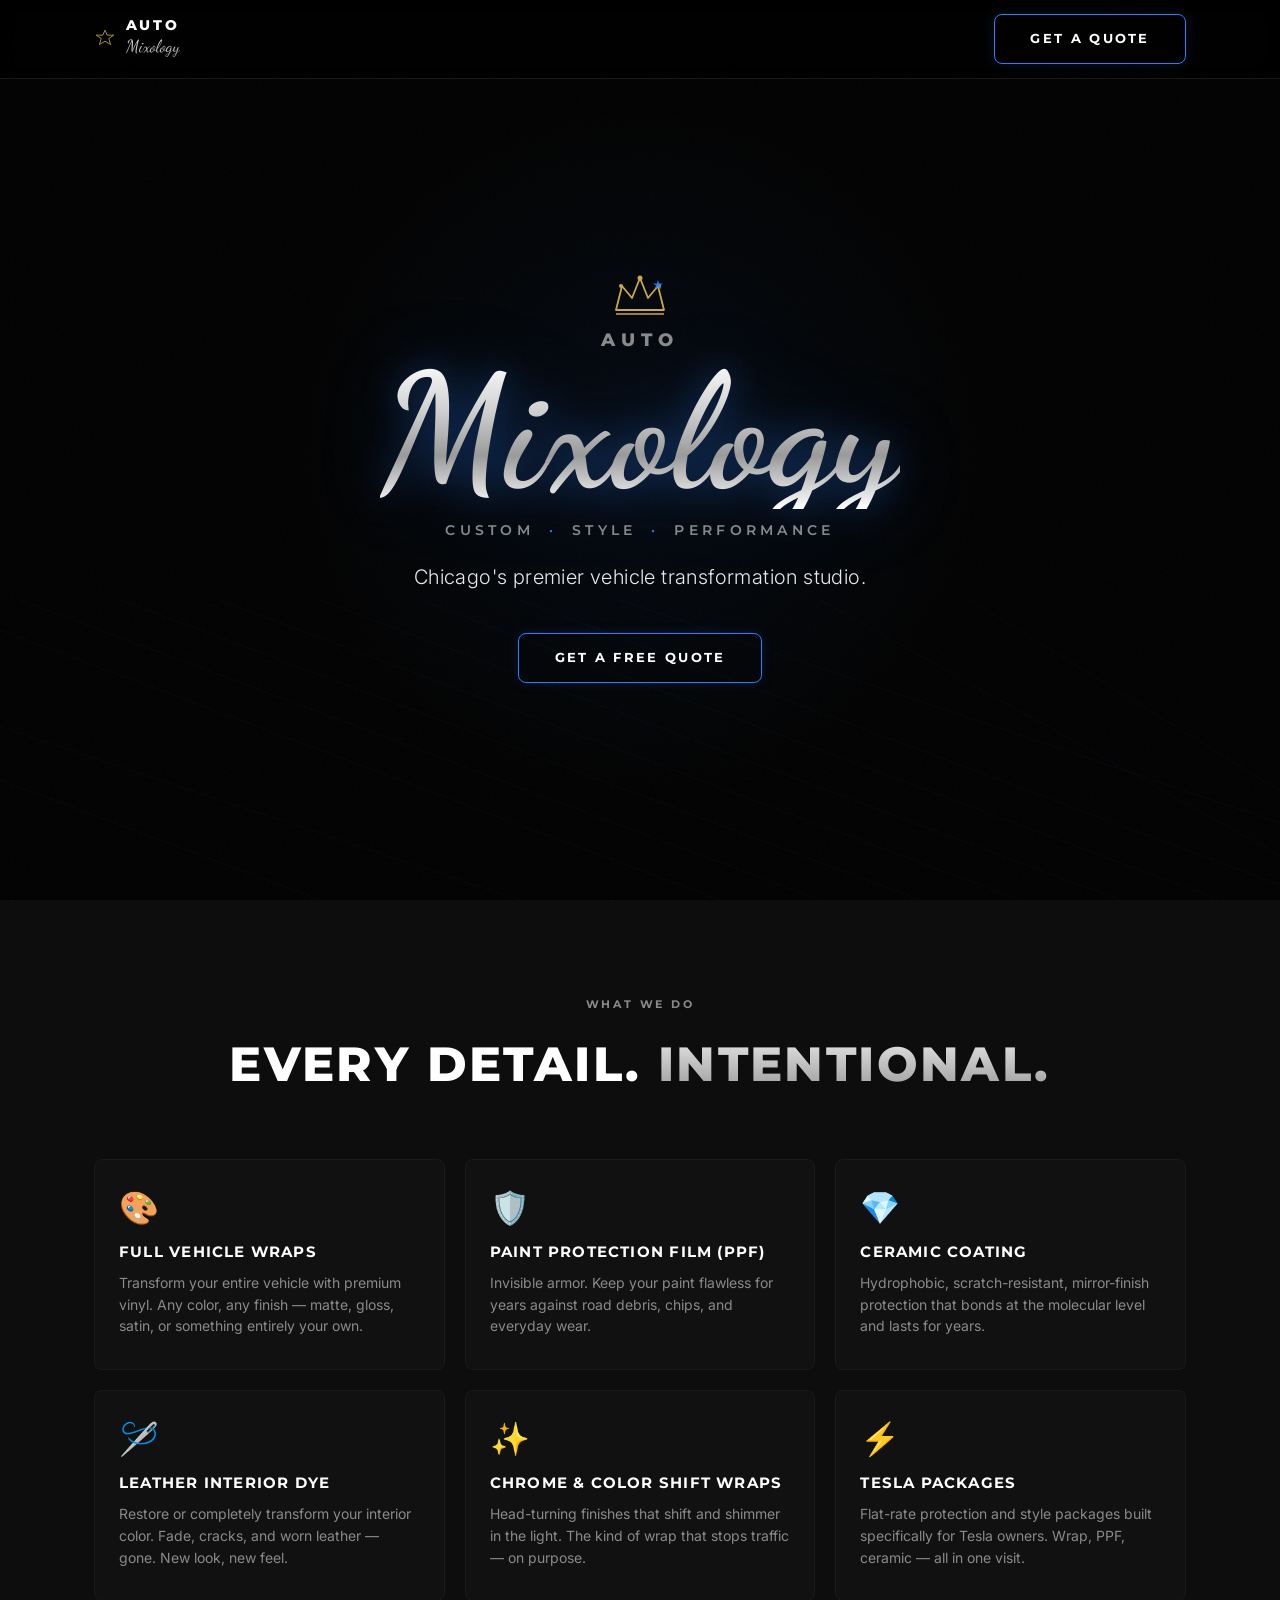
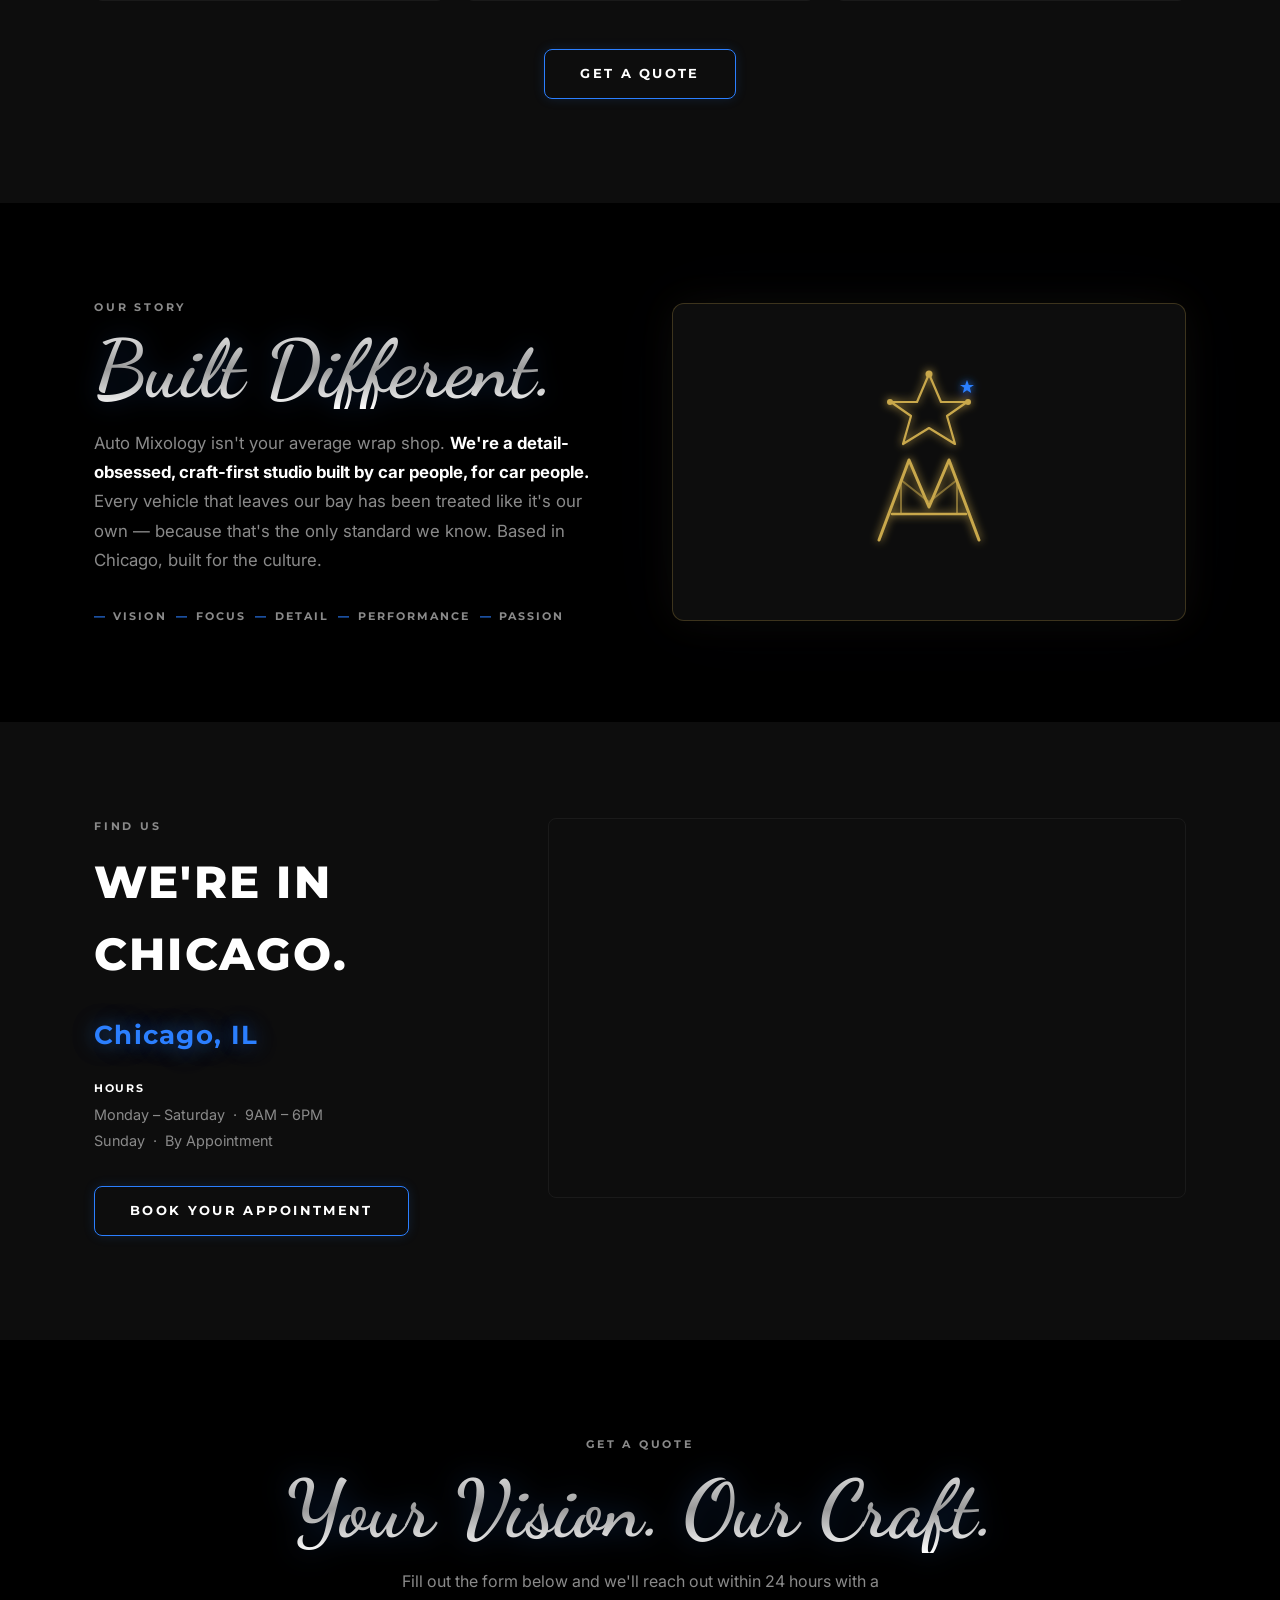
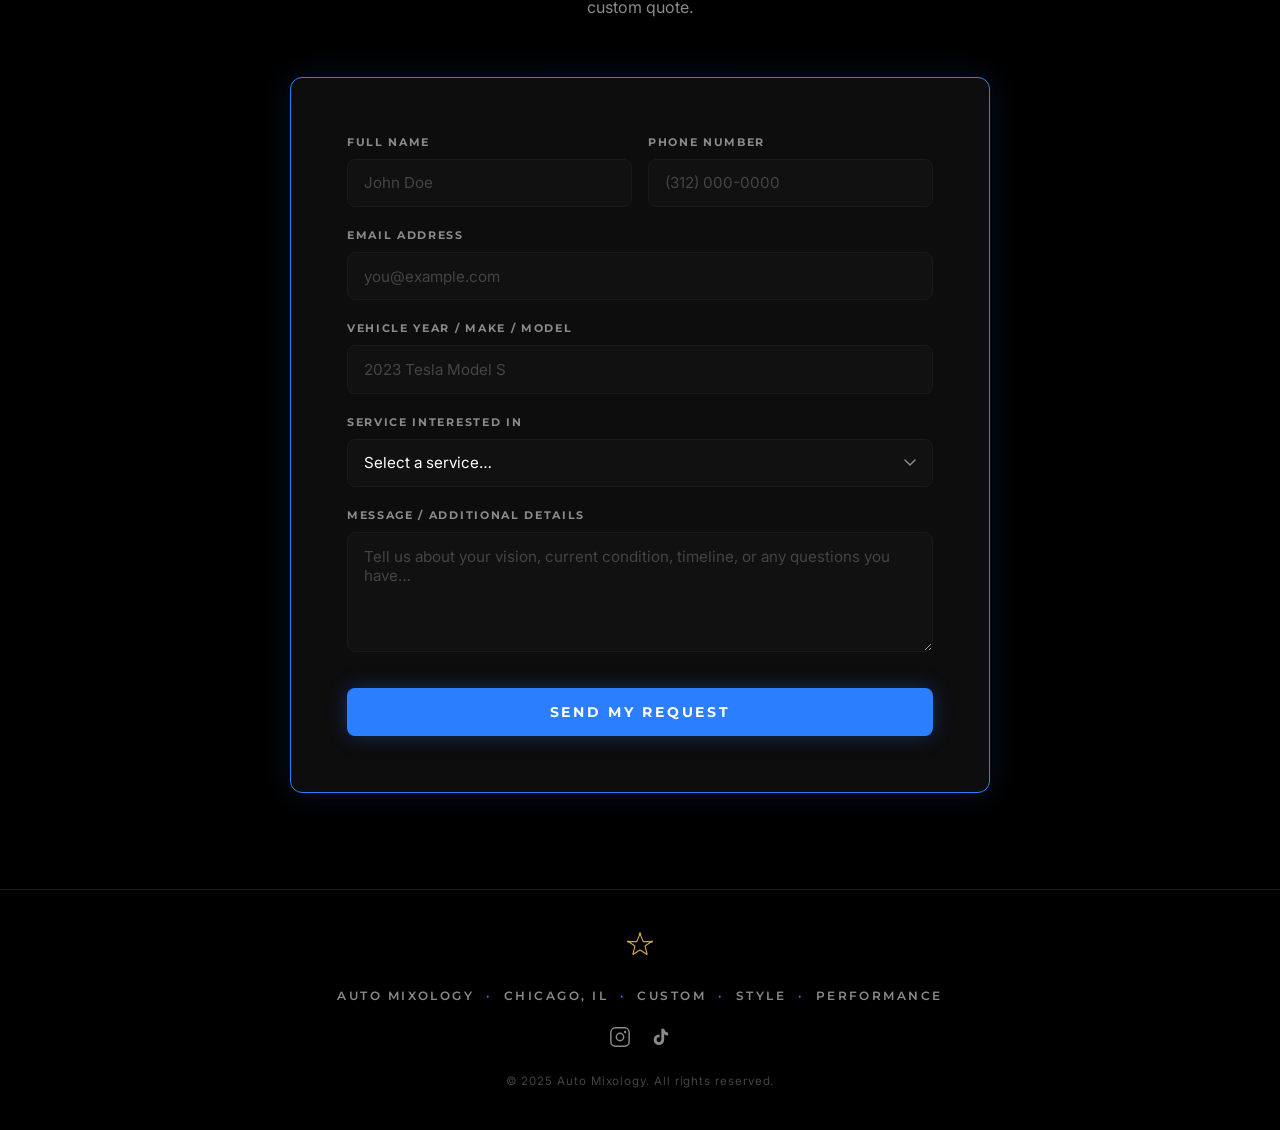
==== index.html @ 12bab48e "Add Auto Mixology single-page landing site Full viewport hero with chrome metallic script wordmark, " ====
<!DOCTYPE html>
<html lang="en">
<head>
  <meta charset="UTF-8" />
  <meta name="viewport" content="width=device-width, initial-scale=1.0" />
  <title>Auto Mixology — Custom · Style · Performance | Chicago, IL</title>
  <meta name="description" content="Chicago's premier vehicle transformation studio. Vehicle wraps, PPF, ceramic coating, leather interior dye, and more. Get a free quote today." />
  <link rel="preconnect" href="https://fonts.googleapis.com" />
  <link rel="preconnect" href="https://fonts.gstatic.com" crossorigin />
  <link href="https://fonts.googleapis.com/css2?family=Dancing+Script:wght@700&family=Montserrat:wght@400;600;700;800&family=Inter:wght@300;400;500&display=swap" rel="stylesheet" />

  <style>
    /* ─── CUSTOM PROPERTIES ─────────────────────────────── */
    :root {
      --bg:           #000000;
      --surface-1:    #0D0D0D;
      --surface-2:    #111111;
      --border:       #1a1a1a;
      --blue:         #2B7FFF;
      --blue-dim:     rgba(43, 127, 255, 0.15);
      --blue-mid:     rgba(43, 127, 255, 0.4);
      --gold:         #C9A84C;
      --chrome-1:     #E8E8E8;
      --chrome-2:     #9A9A9A;
      --chrome-3:     #FFFFFF;
      --text:         #FFFFFF;
      --text-muted:   #8A8A8A;
      --radius:       8px;
      --transition:   0.3s ease;
    }

    /* ─── RESET & BASE ──────────────────────────────────── */
    *, *::before, *::after { box-sizing: border-box; margin: 0; padding: 0; }

    html {
      scroll-behavior: smooth;
      font-size: 16px;
    }

    body {
      background: var(--bg);
      color: var(--text);
      font-family: 'Inter', sans-serif;
      line-height: 1.6;
      overflow-x: hidden;
      /* CSS noise grain */
      background-image:
        url("data:image/svg+xml,%3Csvg xmlns='http://www.w3.org/2000/svg' width='300' height='300'%3E%3Cfilter id='n'%3E%3CfeTurbulence type='fractalNoise' baseFrequency='0.85' numOctaves='4' stitchTiles='stitch'/%3E%3C/filter%3E%3Crect width='300' height='300' filter='url(%23n)' opacity='0.035'/%3E%3C/svg%3E");
    }

    img { display: block; max-width: 100%; }
    a { color: inherit; text-decoration: none; }
    button { cursor: pointer; font-family: inherit; }

    /* ─── REDUCED MOTION ────────────────────────────────── */
    @media (prefers-reduced-motion: reduce) {
      *, *::before, *::after {
        animation-duration: 0.01ms !important;
        transition-duration: 0.01ms !important;
      }
      html { scroll-behavior: auto; }
    }

    /* ─── UTILITY ───────────────────────────────────────── */
    .section-label {
      font-family: 'Montserrat', sans-serif;
      font-size: 0.7rem;
      font-weight: 700;
      letter-spacing: 0.25em;
      color: var(--text-muted);
      text-transform: uppercase;
      margin-bottom: 0.75rem;
    }

    .chrome-text {
      background: linear-gradient(180deg, var(--chrome-1) 0%, var(--chrome-2) 50%, var(--chrome-3) 100%);
      -webkit-background-clip: text;
      -webkit-text-fill-color: transparent;
      background-clip: text;
    }

    .script-heading {
      font-family: 'Dancing Script', cursive;
      font-weight: 700;
      line-height: 1.1;
    }

    .mono-heading {
      font-family: 'Montserrat', sans-serif;
      font-weight: 800;
      text-transform: uppercase;
      letter-spacing: 0.08em;
    }

    .btn-neon {
      display: inline-block;
      font-family: 'Montserrat', sans-serif;
      font-weight: 700;
      font-size: 0.8rem;
      letter-spacing: 0.18em;
      text-transform: uppercase;
      color: var(--text);
      background: transparent;
      border: 1px solid var(--blue);
      padding: 0.85rem 2.2rem;
      border-radius: var(--radius);
      transition: box-shadow var(--transition), background var(--transition), transform var(--transition);
      box-shadow: 0 0 12px var(--blue-dim);
      position: relative;
      overflow: hidden;
    }

    .btn-neon::before {
      content: '';
      position: absolute;
      inset: 0;
      background: var(--blue);
      opacity: 0;
      transition: opacity var(--transition);
    }

    .btn-neon:hover {
      box-shadow: 0 0 28px var(--blue-mid), 0 0 60px var(--blue-dim);
      transform: translateY(-1px);
    }

    .btn-neon:hover::before { opacity: 0.12; }

    .btn-solid {
      display: inline-block;
      font-family: 'Montserrat', sans-serif;
      font-weight: 700;
      font-size: 0.8rem;
      letter-spacing: 0.18em;
      text-transform: uppercase;
      color: var(--text);
      background: var(--blue);
      border: 1px solid var(--blue);
      padding: 0.85rem 2.2rem;
      border-radius: var(--radius);
      transition: box-shadow var(--transition), transform var(--transition);
      box-shadow: 0 0 20px var(--blue-dim);
    }

    .btn-solid:hover {
      box-shadow: 0 0 36px var(--blue-mid);
      transform: scale(1.02) translateY(-1px);
    }

    .container {
      max-width: 1140px;
      margin: 0 auto;
      padding: 0 1.5rem;
    }

    /* ─── SCROLL FADE-IN ─────────────────────────────────── */
    .fade-up {
      opacity: 0;
      transform: translateY(32px);
      transition: opacity 0.7s ease, transform 0.7s ease;
    }

    .fade-up.visible {
      opacity: 1;
      transform: translateY(0);
    }

    /* ─── STICKY NAV ─────────────────────────────────────── */
    .nav {
      position: fixed;
      top: 0;
      left: 0;
      right: 0;
      z-index: 100;
      background: rgba(0, 0, 0, 0.7);
      backdrop-filter: blur(10px);
      -webkit-backdrop-filter: blur(10px);
      border-bottom: 1px solid var(--border);
      padding: 0.9rem 0;
    }

    .nav__inner {
      display: flex;
      align-items: center;
      justify-content: space-between;
    }

    .nav__logo {
      display: flex;
      align-items: center;
      gap: 0.6rem;
    }

    .nav__logo-text {
      font-family: 'Montserrat', sans-serif;
      font-weight: 800;
      font-size: 0.85rem;
      letter-spacing: 0.2em;
      text-transform: uppercase;
      color: var(--text);
      line-height: 1.2;
    }

    .nav__logo-script {
      font-family: 'Dancing Script', cursive;
      font-size: 1.1rem;
      background: linear-gradient(180deg, var(--chrome-1), var(--chrome-2));
      -webkit-background-clip: text;
      -webkit-text-fill-color: transparent;
      background-clip: text;
    }

    /* ─── HERO ───────────────────────────────────────────── */
    .hero {
      min-height: 100vh;
      display: flex;
      flex-direction: column;
      align-items: center;
      justify-content: center;
      text-align: center;
      padding: 8rem 1.5rem 4rem;
      position: relative;
      overflow: hidden;
    }

    /* Speed-line diagonal accent SVG background */
    .hero::before {
      content: '';
      position: absolute;
      inset: 0;
      background-image: url("data:image/svg+xml,%3Csvg xmlns='http://www.w3.org/2000/svg' width='1440' height='900' viewBox='0 0 1440 900'%3E%3Cg opacity='0.045' stroke='%232B7FFF' stroke-width='1'%3E%3Cline x1='0' y1='600' x2='800' y2='900'/%3E%3Cline x1='100' y1='600' x2='900' y2='900'/%3E%3Cline x1='200' y1='600' x2='1000' y2='900'/%3E%3Cline x1='300' y1='600' x2='1100' y2='900'/%3E%3Cline x1='400' y1='600' x2='1200' y2='900'/%3E%3Cline x1='500' y1='600' x2='1300' y2='900'/%3E%3Cline x1='600' y1='600' x2='1400' y2='900'/%3E%3Cline x1='700' y1='600' x2='1440' y2='850'/%3E%3Cline x1='0' y1='700' x2='600' y2='900'/%3E%3Cline x1='0' y1='750' x2='400' y2='900'/%3E%3Cline x1='900' y1='600' x2='1440' y2='900'/%3E%3Cline x1='1050' y1='600' x2='1440' y2='840'/%3E%3C/g%3E%3C/svg%3E");
      background-size: cover;
      background-position: bottom;
      pointer-events: none;
    }

    /* Radial blue glow in center */
    .hero::after {
      content: '';
      position: absolute;
      top: 50%;
      left: 50%;
      transform: translate(-50%, -50%);
      width: 700px;
      height: 700px;
      background: radial-gradient(ellipse, rgba(43,127,255,0.07) 0%, transparent 70%);
      pointer-events: none;
    }

    .hero__content { position: relative; z-index: 1; }

    .hero__crown {
      margin: 0 auto 0.5rem;
      display: block;
    }

    .hero__auto {
      font-family: 'Montserrat', sans-serif;
      font-weight: 800;
      font-size: clamp(0.9rem, 2vw, 1.1rem);
      letter-spacing: 0.35em;
      text-transform: uppercase;
      color: var(--text-muted);
      margin-bottom: 0.2rem;
    }

    .hero__wordmark {
      font-family: 'Dancing Script', cursive;
      font-weight: 700;
      font-size: clamp(4.5rem, 14vw, 10rem);
      line-height: 0.95;
      background: linear-gradient(180deg, #FFFFFF 0%, #D0D0D0 35%, #9A9A9A 65%, #FFFFFF 100%);
      -webkit-background-clip: text;
      -webkit-text-fill-color: transparent;
      background-clip: text;
      text-shadow: none;
      filter: drop-shadow(0 0 18px rgba(43,127,255,0.35)) drop-shadow(0 0 40px rgba(43,127,255,0.15));
      margin-bottom: 0.6rem;
      display: block;
    }

    .hero__tagline {
      font-family: 'Montserrat', sans-serif;
      font-weight: 600;
      font-size: clamp(0.7rem, 1.8vw, 0.9rem);
      letter-spacing: 0.3em;
      text-transform: uppercase;
      color: var(--text-muted);
      margin-bottom: 1.2rem;
    }

    .hero__tagline span {
      color: var(--blue);
      margin: 0 0.4rem;
    }

    .hero__sub {
      font-family: 'Inter', sans-serif;
      font-size: clamp(1rem, 2.5vw, 1.25rem);
      color: var(--chrome-1);
      font-weight: 300;
      margin-bottom: 2.5rem;
      letter-spacing: 0.02em;
    }

    /* ─── SERVICES ───────────────────────────────────────── */
    .services {
      background: var(--surface-1);
      padding: 6rem 0;
    }

    .services__header {
      text-align: center;
      margin-bottom: 3.5rem;
    }

    .services__heading {
      font-family: 'Montserrat', sans-serif;
      font-weight: 800;
      font-size: clamp(1.8rem, 4vw, 3rem);
      text-transform: uppercase;
      letter-spacing: 0.05em;
      color: var(--text);
    }

    .services__heading em {
      font-style: normal;
      background: linear-gradient(180deg, var(--chrome-1), var(--chrome-2));
      -webkit-background-clip: text;
      -webkit-text-fill-color: transparent;
      background-clip: text;
    }

    .services__grid {
      display: grid;
      grid-template-columns: repeat(3, 1fr);
      gap: 1.25rem;
      margin-bottom: 3rem;
    }

    @media (max-width: 900px) {
      .services__grid { grid-template-columns: repeat(2, 1fr); }
    }

    @media (max-width: 560px) {
      .services__grid { grid-template-columns: 1fr; }
    }

    .service-card {
      background: var(--surface-2);
      border: 1px solid var(--border);
      border-radius: var(--radius);
      padding: 2rem 1.5rem;
      position: relative;
      overflow: hidden;
      transition: transform var(--transition), border-color var(--transition);
    }

    .service-card::before {
      content: '';
      position: absolute;
      top: 0;
      left: 0;
      right: 0;
      height: 2px;
      background: var(--blue);
      transform: scaleX(0);
      transform-origin: left;
      transition: transform 0.4s ease;
    }

    .service-card:hover::before { transform: scaleX(1); }

    .service-card:hover {
      transform: translateY(-4px);
      border-color: rgba(43,127,255,0.2);
    }

    .service-card__icon {
      font-size: 2rem;
      margin-bottom: 1rem;
      display: block;
      line-height: 1;
    }

    .service-card__name {
      font-family: 'Montserrat', sans-serif;
      font-weight: 700;
      font-size: 0.95rem;
      letter-spacing: 0.08em;
      text-transform: uppercase;
      color: var(--text);
      margin-bottom: 0.5rem;
    }

    .service-card__desc {
      font-size: 0.875rem;
      color: var(--text-muted);
      line-height: 1.55;
    }

    .services__cta { text-align: center; }

    /* ─── ABOUT ──────────────────────────────────────────── */
    .about {
      background: var(--bg);
      padding: 6rem 0;
    }

    .about__inner {
      display: grid;
      grid-template-columns: 1fr 1fr;
      gap: 4rem;
      align-items: center;
    }

    @media (max-width: 768px) {
      .about__inner { grid-template-columns: 1fr; gap: 2.5rem; }
    }

    .about__heading {
      font-family: 'Dancing Script', cursive;
      font-weight: 700;
      font-size: clamp(3rem, 7vw, 5rem);
      background: linear-gradient(180deg, var(--chrome-1) 0%, var(--chrome-2) 50%, var(--chrome-3) 100%);
      -webkit-background-clip: text;
      -webkit-text-fill-color: transparent;
      background-clip: text;
      filter: drop-shadow(0 0 12px rgba(43,127,255,0.2));
      margin-bottom: 1.25rem;
      line-height: 1;
    }

    .about__body {
      font-size: 1.05rem;
      color: var(--text-muted);
      line-height: 1.75;
      margin-bottom: 2rem;
    }

    .about__body strong {
      color: var(--text);
    }

    .about__values {
      display: flex;
      flex-wrap: wrap;
      gap: 0.6rem;
    }

    .about__value {
      font-family: 'Montserrat', sans-serif;
      font-size: 0.7rem;
      font-weight: 700;
      letter-spacing: 0.18em;
      text-transform: uppercase;
      color: var(--text-muted);
      display: flex;
      align-items: center;
      gap: 0.4rem;
    }

    .about__value::before {
      content: '—';
      color: var(--blue);
    }

    .about__monogram-card {
      background: var(--surface-1);
      border: 1px solid rgba(201, 168, 76, 0.25);
      border-radius: 12px;
      padding: 3rem 2rem;
      display: flex;
      align-items: center;
      justify-content: center;
      box-shadow: 0 0 40px rgba(201, 168, 76, 0.06), 0 0 80px rgba(43, 127, 255, 0.04);
    }

    /* ─── LOCATION ───────────────────────────────────────── */
    .location {
      background: var(--surface-1);
      padding: 6rem 0;
    }

    .location__inner {
      display: grid;
      grid-template-columns: 1fr 1.6fr;
      gap: 3.5rem;
      align-items: start;
    }

    @media (max-width: 768px) {
      .location__inner { grid-template-columns: 1fr; gap: 2.5rem; }
    }

    .location__heading {
      font-family: 'Montserrat', sans-serif;
      font-weight: 800;
      font-size: clamp(1.8rem, 4vw, 2.8rem);
      text-transform: uppercase;
      letter-spacing: 0.05em;
      color: var(--text);
      margin-bottom: 1.5rem;
    }

    .location__address {
      font-family: 'Montserrat', sans-serif;
      font-weight: 700;
      font-size: clamp(1.2rem, 3vw, 1.6rem);
      color: var(--blue);
      text-shadow: 0 0 20px rgba(43,127,255,0.5), 0 0 40px rgba(43,127,255,0.2);
      letter-spacing: 0.05em;
      margin-bottom: 1.5rem;
    }

    .location__hours {
      margin-bottom: 2rem;
    }

    .location__hours p {
      font-size: 0.9rem;
      color: var(--text-muted);
      line-height: 1.8;
    }

    .location__hours strong {
      color: var(--text);
      font-family: 'Montserrat', sans-serif;
      font-size: 0.7rem;
      letter-spacing: 0.15em;
      text-transform: uppercase;
      display: block;
      margin-bottom: 0.3rem;
    }

    .location__map {
      width: 100%;
      height: 380px;
      border-radius: var(--radius);
      overflow: hidden;
      border: 1px solid var(--border);
    }

    .location__map iframe {
      width: 100%;
      height: 100%;
      border: none;
      filter: invert(90%) hue-rotate(180deg) saturate(0.8);
    }

    /* ─── CONTACT ────────────────────────────────────────── */
    .contact {
      background: var(--bg);
      padding: 6rem 0;
      position: relative;
      overflow: hidden;
    }

    .contact::before {
      content: '';
      position: absolute;
      top: 50%;
      left: 50%;
      transform: translate(-50%, -50%);
      width: 800px;
      height: 600px;
      background: radial-gradient(ellipse, rgba(43,127,255,0.08) 0%, transparent 65%);
      pointer-events: none;
    }

    .contact__header {
      text-align: center;
      margin-bottom: 3.5rem;
      position: relative;
    }

    .contact__heading {
      font-family: 'Dancing Script', cursive;
      font-weight: 700;
      font-size: clamp(2.5rem, 7vw, 5rem);
      background: linear-gradient(180deg, var(--chrome-1) 0%, var(--chrome-2) 50%, var(--chrome-3) 100%);
      -webkit-background-clip: text;
      -webkit-text-fill-color: transparent;
      background-clip: text;
      filter: drop-shadow(0 0 14px rgba(43,127,255,0.25));
      line-height: 1.1;
      margin-bottom: 1rem;
    }

    .contact__sub {
      color: var(--text-muted);
      font-size: 1rem;
      max-width: 500px;
      margin: 0 auto;
    }

    .contact__card {
      background: var(--surface-1);
      border: 1px solid var(--blue);
      border-radius: 12px;
      padding: clamp(2rem, 5vw, 3.5rem);
      max-width: 700px;
      margin: 0 auto;
      box-shadow: 0 0 30px rgba(43,127,255,0.15);
      position: relative;
    }

    .form-row {
      display: grid;
      grid-template-columns: 1fr 1fr;
      gap: 1rem;
    }

    @media (max-width: 560px) {
      .form-row { grid-template-columns: 1fr; }
    }

    .form-group {
      margin-bottom: 1.25rem;
    }

    .form-group label {
      display: block;
      font-family: 'Montserrat', sans-serif;
      font-size: 0.7rem;
      font-weight: 700;
      letter-spacing: 0.15em;
      text-transform: uppercase;
      color: var(--text-muted);
      margin-bottom: 0.45rem;
    }

    .form-group input,
    .form-group select,
    .form-group textarea {
      width: 100%;
      background: var(--surface-2);
      border: 1px solid var(--border);
      border-radius: var(--radius);
      padding: 0.85rem 1rem;
      color: var(--text);
      font-family: 'Inter', sans-serif;
      font-size: 0.95rem;
      outline: none;
      transition: border-color var(--transition), box-shadow var(--transition);
      -webkit-appearance: none;
      appearance: none;
    }

    .form-group select {
      background-image: url("data:image/svg+xml,%3Csvg xmlns='http://www.w3.org/2000/svg' width='12' height='8' viewBox='0 0 12 8'%3E%3Cpath d='M1 1l5 5 5-5' stroke='%238A8A8A' stroke-width='1.5' fill='none' stroke-linecap='round'/%3E%3C/svg%3E");
      background-repeat: no-repeat;
      background-position: right 1rem center;
      padding-right: 2.5rem;
    }

    .form-group select option {
      background: var(--surface-2);
      color: var(--text);
    }

    .form-group textarea {
      resize: vertical;
      min-height: 120px;
    }

    .form-group input::placeholder,
    .form-group textarea::placeholder {
      color: #444;
    }

    .form-group input:focus,
    .form-group select:focus,
    .form-group textarea:focus {
      border-color: var(--blue);
      box-shadow: 0 0 0 3px rgba(43,127,255,0.1);
    }

    .btn-submit {
      width: 100%;
      background: var(--blue);
      border: none;
      border-radius: var(--radius);
      padding: 1rem;
      color: var(--text);
      font-family: 'Montserrat', sans-serif;
      font-weight: 700;
      font-size: 0.85rem;
      letter-spacing: 0.2em;
      text-transform: uppercase;
      transition: box-shadow var(--transition), transform var(--transition);
      box-shadow: 0 0 20px rgba(43,127,255,0.3);
      margin-top: 0.5rem;
    }

    .btn-submit:hover {
      box-shadow: 0 0 40px rgba(43,127,255,0.55);
      transform: scale(1.01) translateY(-1px);
    }

    .form-success {
      display: none;
      text-align: center;
      padding: 2.5rem 1.5rem;
    }

    .form-success__icon {
      font-size: 2.5rem;
      margin-bottom: 1rem;
    }

    .form-success__heading {
      font-family: 'Montserrat', sans-serif;
      font-weight: 700;
      font-size: 1.1rem;
      letter-spacing: 0.1em;
      text-transform: uppercase;
      color: var(--blue);
      margin-bottom: 0.75rem;
    }

    .form-success__body {
      color: var(--text-muted);
      font-size: 0.95rem;
    }

    /* ─── FOOTER ─────────────────────────────────────────── */
    .footer {
      background: var(--bg);
      border-top: 1px solid var(--border);
      padding: 2.5rem 1.5rem;
      text-align: center;
    }

    .footer__monogram {
      margin: 0 auto 1.25rem;
      display: block;
    }

    .footer__name {
      font-family: 'Montserrat', sans-serif;
      font-weight: 600;
      font-size: 0.78rem;
      letter-spacing: 0.2em;
      text-transform: uppercase;
      color: var(--text-muted);
      margin-bottom: 1.25rem;
    }

    .footer__name span {
      color: var(--blue);
      margin: 0 0.4rem;
    }

    .footer__social {
      display: flex;
      align-items: center;
      justify-content: center;
      gap: 1.25rem;
      margin-bottom: 1.5rem;
    }

    .footer__social a {
      color: var(--text-muted);
      transition: color var(--transition);
      display: flex;
      align-items: center;
    }

    .footer__social a:hover { color: var(--blue); }

    .footer__copy {
      font-size: 0.72rem;
      color: #444;
      letter-spacing: 0.08em;
    }
  </style>
</head>
<body>

  <!-- ═══════════════════════════════════════════════════
       NAV
  ═══════════════════════════════════════════════════ -->
  <nav class="nav" aria-label="Main navigation">
    <div class="container nav__inner">
      <a href="#hero" class="nav__logo" aria-label="Auto Mixology home">
        <svg width="22" height="22" viewBox="0 0 40 40" fill="none" xmlns="http://www.w3.org/2000/svg" aria-hidden="true">
          <path d="M20 4L24 13H36L27 19L30 30L20 24L10 30L13 19L4 13H16L20 4Z" stroke="#C9A84C" stroke-width="1.5" fill="none" stroke-linejoin="round"/>
        </svg>
        <div>
          <div class="nav__logo-text">Auto</div>
          <div class="nav__logo-script">Mixology</div>
        </div>
      </a>
      <a href="#contact" class="btn-neon">Get a Quote</a>
    </div>
  </nav>

  <!-- ═══════════════════════════════════════════════════
       HERO
  ═══════════════════════════════════════════════════ -->
  <section class="hero" id="hero">
    <div class="hero__content">
      <!-- Crown above the M -->
      <svg class="hero__crown" width="56" height="44" viewBox="0 0 56 44" fill="none" xmlns="http://www.w3.org/2000/svg" aria-hidden="true">
        <path d="M4 36L10 12L20 24L28 4L36 24L46 12L52 36H4Z" stroke="#C9A84C" stroke-width="1.8" fill="none" stroke-linejoin="round"/>
        <line x1="4" y1="40" x2="52" y2="40" stroke="#C9A84C" stroke-width="1.5"/>
        <circle cx="28" cy="4" r="2.5" fill="#C9A84C"/>
        <circle cx="9" cy="12" r="2" fill="#C9A84C"/>
        <circle cx="47" cy="12" r="2" fill="#C9A84C"/>
        <!-- blue star accent -->
        <path d="M46 6L47.2 9.4H51L48.1 11.5L49.2 15L46 12.9L42.8 15L44 11.5L41.1 9.4H44.8L46 6Z" fill="#2B7FFF" opacity="0.9"/>
      </svg>

      <p class="hero__auto">Auto</p>
      <span class="hero__wordmark">Mixology</span>
      <p class="hero__tagline">Custom <span>·</span> Style <span>·</span> Performance</p>
      <p class="hero__sub">Chicago's premier vehicle transformation studio.</p>
      <a href="#contact" class="btn-neon">Get a Free Quote</a>
    </div>
  </section>

  <!-- ═══════════════════════════════════════════════════
       SERVICES
  ═══════════════════════════════════════════════════ -->
  <section class="services" id="services">
    <div class="container">
      <div class="services__header fade-up">
        <p class="section-label">What We Do</p>
        <h2 class="services__heading">Every Detail. <em>Intentional.</em></h2>
      </div>

      <div class="services__grid">

        <div class="service-card fade-up">
          <span class="service-card__icon" aria-hidden="true">🎨</span>
          <h3 class="service-card__name">Full Vehicle Wraps</h3>
          <p class="service-card__desc">Transform your entire vehicle with premium vinyl. Any color, any finish — matte, gloss, satin, or something entirely your own.</p>
        </div>

        <div class="service-card fade-up">
          <span class="service-card__icon" aria-hidden="true">🛡️</span>
          <h3 class="service-card__name">Paint Protection Film (PPF)</h3>
          <p class="service-card__desc">Invisible armor. Keep your paint flawless for years against road debris, chips, and everyday wear.</p>
        </div>

        <div class="service-card fade-up">
          <span class="service-card__icon" aria-hidden="true">💎</span>
          <h3 class="service-card__name">Ceramic Coating</h3>
          <p class="service-card__desc">Hydrophobic, scratch-resistant, mirror-finish protection that bonds at the molecular level and lasts for years.</p>
        </div>

        <div class="service-card fade-up">
          <span class="service-card__icon" aria-hidden="true">🪡</span>
          <h3 class="service-card__name">Leather Interior Dye</h3>
          <p class="service-card__desc">Restore or completely transform your interior color. Fade, cracks, and worn leather — gone. New look, new feel.</p>
        </div>

        <div class="service-card fade-up">
          <span class="service-card__icon" aria-hidden="true">✨</span>
          <h3 class="service-card__name">Chrome &amp; Color Shift Wraps</h3>
          <p class="service-card__desc">Head-turning finishes that shift and shimmer in the light. The kind of wrap that stops traffic — on purpose.</p>
        </div>

        <div class="service-card fade-up">
          <span class="service-card__icon" aria-hidden="true">⚡</span>
          <h3 class="service-card__name">Tesla Packages</h3>
          <p class="service-card__desc">Flat-rate protection and style packages built specifically for Tesla owners. Wrap, PPF, ceramic — all in one visit.</p>
        </div>

      </div>

      <div class="services__cta fade-up">
        <a href="#contact" class="btn-neon">Get a Quote</a>
      </div>
    </div>
  </section>

  <!-- ═══════════════════════════════════════════════════
       ABOUT
  ═══════════════════════════════════════════════════ -->
  <section class="about" id="about">
    <div class="container">
      <div class="about__inner">

        <div class="fade-up">
          <p class="section-label">Our Story</p>
          <h2 class="about__heading">Built Different.</h2>
          <p class="about__body">
            Auto Mixology isn't your average wrap shop. <strong>We're a detail-obsessed, craft-first studio built by car people, for car people.</strong> Every vehicle that leaves our bay has been treated like it's our own — because that's the only standard we know. Based in Chicago, built for the culture.
          </p>
          <div class="about__values">
            <span class="about__value">Vision</span>
            <span class="about__value">Focus</span>
            <span class="about__value">Detail</span>
            <span class="about__value">Performance</span>
            <span class="about__value">Passion</span>
          </div>
        </div>

        <div class="about__monogram-card fade-up" aria-label="Auto Mixology AM monogram">
          <!-- AM Crown Monogram SVG -->
          <svg width="220" height="220" viewBox="0 0 220 220" fill="none" xmlns="http://www.w3.org/2000/svg" role="img" aria-label="AM crown monogram">
            <filter id="gold-glow">
              <feGaussianBlur stdDeviation="4" result="blur"/>
              <feMerge><feMergeNode in="blur"/><feMergeNode in="SourceGraphic"/></feMerge>
            </filter>
            <g filter="url(#gold-glow)">
              <!-- Crown -->
              <path d="M110 22L122 50H148L128 64L136 92L110 76L84 92L92 64L72 50H98L110 22Z"
                    stroke="#C9A84C" stroke-width="2.2" fill="none" stroke-linejoin="round"/>
              <circle cx="110" cy="22" r="3.5" fill="#C9A84C"/>
              <circle cx="71" cy="50" r="3" fill="#C9A84C"/>
              <circle cx="149" cy="50" r="3" fill="#C9A84C"/>

              <!-- A letterform -->
              <path d="M60 188L90 108L110 155L130 108L160 188"
                    stroke="#C9A84C" stroke-width="3" fill="none" stroke-linecap="round" stroke-linejoin="round"/>
              <line x1="73" y1="162" x2="147" y2="162" stroke="#C9A84C" stroke-width="2.5" stroke-linecap="round"/>

              <!-- M letterform overlay (subtle, inside the A) -->
              <path d="M82 162L82 128L110 150L138 128L138 162"
                    stroke="#C9A84C" stroke-width="2" fill="none" stroke-linecap="round" stroke-linejoin="round" opacity="0.55"/>

              <!-- Blue star accent -->
              <path d="M148 28L149.8 33H155L150.8 35.8L152.2 41L148 38.3L143.8 41L145.2 35.8L141 33H146.2L148 28Z"
                    fill="#2B7FFF"/>
            </g>
          </svg>
        </div>

      </div>
    </div>
  </section>

  <!-- ═══════════════════════════════════════════════════
       LOCATION
  ═══════════════════════════════════════════════════ -->
  <section class="location" id="location">
    <div class="container">
      <div class="location__inner">

        <div class="fade-up">
          <p class="section-label">Find Us</p>
          <h2 class="location__heading">We're in Chicago.</h2>
          <p class="location__address">Chicago, IL</p>

          <div class="location__hours">
            <strong>Hours</strong>
            <p>Monday – Saturday &nbsp;·&nbsp; 9AM – 6PM</p>
            <p>Sunday &nbsp;·&nbsp; By Appointment</p>
          </div>

          <a href="#contact" class="btn-neon">Book Your Appointment</a>
        </div>

        <div class="location__map fade-up">
          <iframe
            src="https://maps.google.com/maps?q=Chicago,IL&output=embed"
            title="Auto Mixology location — Chicago, IL"
            loading="lazy"
            referrerpolicy="no-referrer-when-downgrade"
            allowfullscreen
          ></iframe>
        </div>

      </div>
    </div>
  </section>

  <!-- ═══════════════════════════════════════════════════
       CONTACT / QUOTE FORM
  ═══════════════════════════════════════════════════ -->
  <section class="contact" id="contact">
    <div class="container">
      <div class="contact__header fade-up">
        <p class="section-label">Get a Quote</p>
        <h2 class="contact__heading">Your Vision. Our Craft.</h2>
        <p class="contact__sub">Fill out the form below and we'll reach out within 24 hours with a custom quote.</p>
      </div>

      <div class="contact__card fade-up">
        <form id="quoteForm" novalidate>

          <div class="form-row">
            <div class="form-group">
              <label for="fullName">Full Name</label>
              <input type="text" id="fullName" name="fullName" placeholder="John Doe" autocomplete="name" required />
            </div>
            <div class="form-group">
              <label for="phone">Phone Number</label>
              <input type="tel" id="phone" name="phone" placeholder="(312) 000-0000" autocomplete="tel" required />
            </div>
          </div>

          <div class="form-group">
            <label for="email">Email Address</label>
            <input type="email" id="email" name="email" placeholder="you@example.com" autocomplete="email" required />
          </div>

          <div class="form-group">
            <label for="vehicle">Vehicle Year / Make / Model</label>
            <input type="text" id="vehicle" name="vehicle" placeholder="2023 Tesla Model S" required />
          </div>

          <div class="form-group">
            <label for="service">Service Interested In</label>
            <select id="service" name="service" required>
              <option value="" disabled selected>Select a service…</option>
              <option value="wrap">Full Vehicle Wrap</option>
              <option value="ppf">Paint Protection Film (PPF)</option>
              <option value="ceramic">Ceramic Coating</option>
              <option value="leather">Leather Interior Dye</option>
              <option value="chrome">Chrome / Color Shift Wrap</option>
              <option value="tesla">Tesla Package</option>
              <option value="multiple">Multiple / Not Sure Yet</option>
            </select>
          </div>

          <div class="form-group">
            <label for="message">Message / Additional Details</label>
            <textarea id="message" name="message" placeholder="Tell us about your vision, current condition, timeline, or any questions you have…"></textarea>
          </div>

          <button type="submit" class="btn-submit">Send My Request</button>
        </form>

        <div class="form-success" id="formSuccess" aria-live="polite">
          <div class="form-success__icon" aria-hidden="true">✅</div>
          <h3 class="form-success__heading">We got you.</h3>
          <p class="form-success__body">Expect a call or text within 24 hours. We'll review your request and reach out with a custom quote.</p>
        </div>
      </div>
    </div>
  </section>

  <!-- ═══════════════════════════════════════════════════
       FOOTER
  ═══════════════════════════════════════════════════ -->
  <footer class="footer">
    <!-- Small AM crown monogram -->
    <svg class="footer__monogram" width="36" height="36" viewBox="0 0 56 56" fill="none" xmlns="http://www.w3.org/2000/svg" aria-hidden="true">
      <path d="M28 6L33 18H46L36 25L39 38L28 31L17 38L20 25L10 18H23L28 6Z"
            stroke="#C9A84C" stroke-width="1.8" fill="none" stroke-linejoin="round"/>
      <circle cx="28" cy="6" r="2" fill="#C9A84C"/>
      <circle cx="9.5" cy="18" r="1.8" fill="#C9A84C"/>
      <circle cx="46.5" cy="18" r="1.8" fill="#C9A84C"/>
    </svg>

    <p class="footer__name">
      Auto Mixology <span>·</span> Chicago, IL <span>·</span> Custom <span>·</span> Style <span>·</span> Performance
    </p>

    <div class="footer__social">
      <!-- Instagram -->
      <a href="#" aria-label="Auto Mixology on Instagram">
        <svg width="22" height="22" viewBox="0 0 24 24" fill="none" stroke="currentColor" stroke-width="1.6" stroke-linecap="round" stroke-linejoin="round">
          <rect x="2" y="2" width="20" height="20" rx="5" ry="5"/>
          <circle cx="12" cy="12" r="4"/>
          <circle cx="17.5" cy="6.5" r="0.5" fill="currentColor"/>
        </svg>
      </a>
      <!-- TikTok -->
      <a href="#" aria-label="Auto Mixology on TikTok">
        <svg width="20" height="22" viewBox="0 0 24 24" fill="currentColor">
          <path d="M19.59 6.69a4.83 4.83 0 01-3.77-4.25V2h-3.45v13.67a2.89 2.89 0 01-2.88 2.5 2.89 2.89 0 01-2.89-2.89 2.89 2.89 0 012.89-2.89c.28 0 .54.04.79.1V9.01a6.32 6.32 0 00-.79-.05 6.34 6.34 0 00-6.34 6.34 6.34 6.34 0 006.34 6.34 6.34 6.34 0 006.33-6.34V8.69a8.18 8.18 0 004.78 1.52V6.76a4.85 4.85 0 01-1.01-.07z"/>
        </svg>
      </a>
    </div>

    <p class="footer__copy">&copy; 2025 Auto Mixology. All rights reserved.</p>
  </footer>

  <!-- ═══════════════════════════════════════════════════
       JS — Scroll fade-in + Form submit
  ═══════════════════════════════════════════════════ -->
  <script>
    // Scroll-triggered fade-in via IntersectionObserver
    (function () {
      var prefersReduced = window.matchMedia('(prefers-reduced-motion: reduce)').matches;

      if (prefersReduced) {
        document.querySelectorAll('.fade-up').forEach(function (el) {
          el.classList.add('visible');
        });
        return;
      }

      var observer = new IntersectionObserver(function (entries) {
        entries.forEach(function (entry) {
          if (entry.isIntersecting) {
            entry.target.classList.add('visible');
            observer.unobserve(entry.target);
          }
        });
      }, { threshold: 0.12 });

      document.querySelectorAll('.fade-up').forEach(function (el) {
        observer.observe(el);
      });
    })();

    // Quote form submit — show inline success
    document.getElementById('quoteForm').addEventListener('submit', function (e) {
      e.preventDefault();

      var form = this;
      var successEl = document.getElementById('formSuccess');

      // Basic validation feedback (native + custom)
      if (!form.checkValidity()) {
        form.reportValidity();
        return;
      }

      form.style.display = 'none';
      successEl.style.display = 'block';
    });
  </script>

</body>
</html>
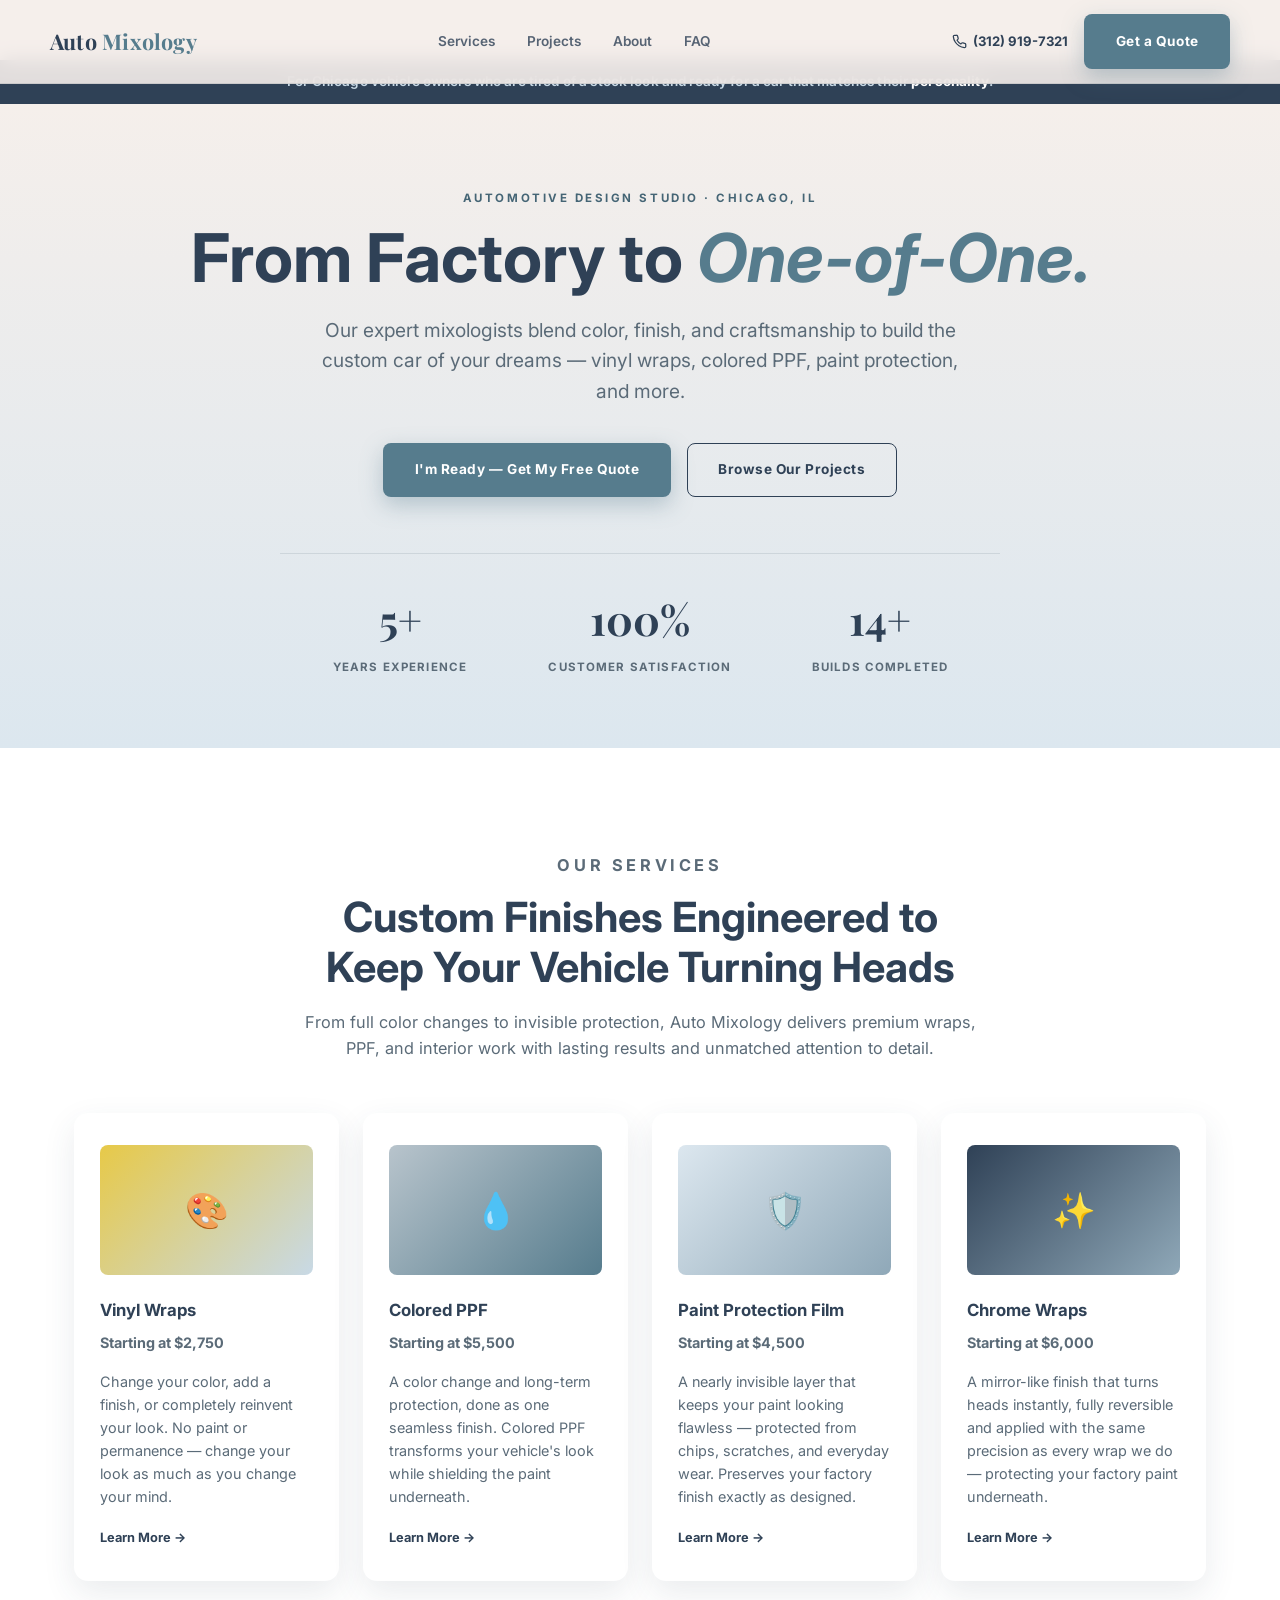
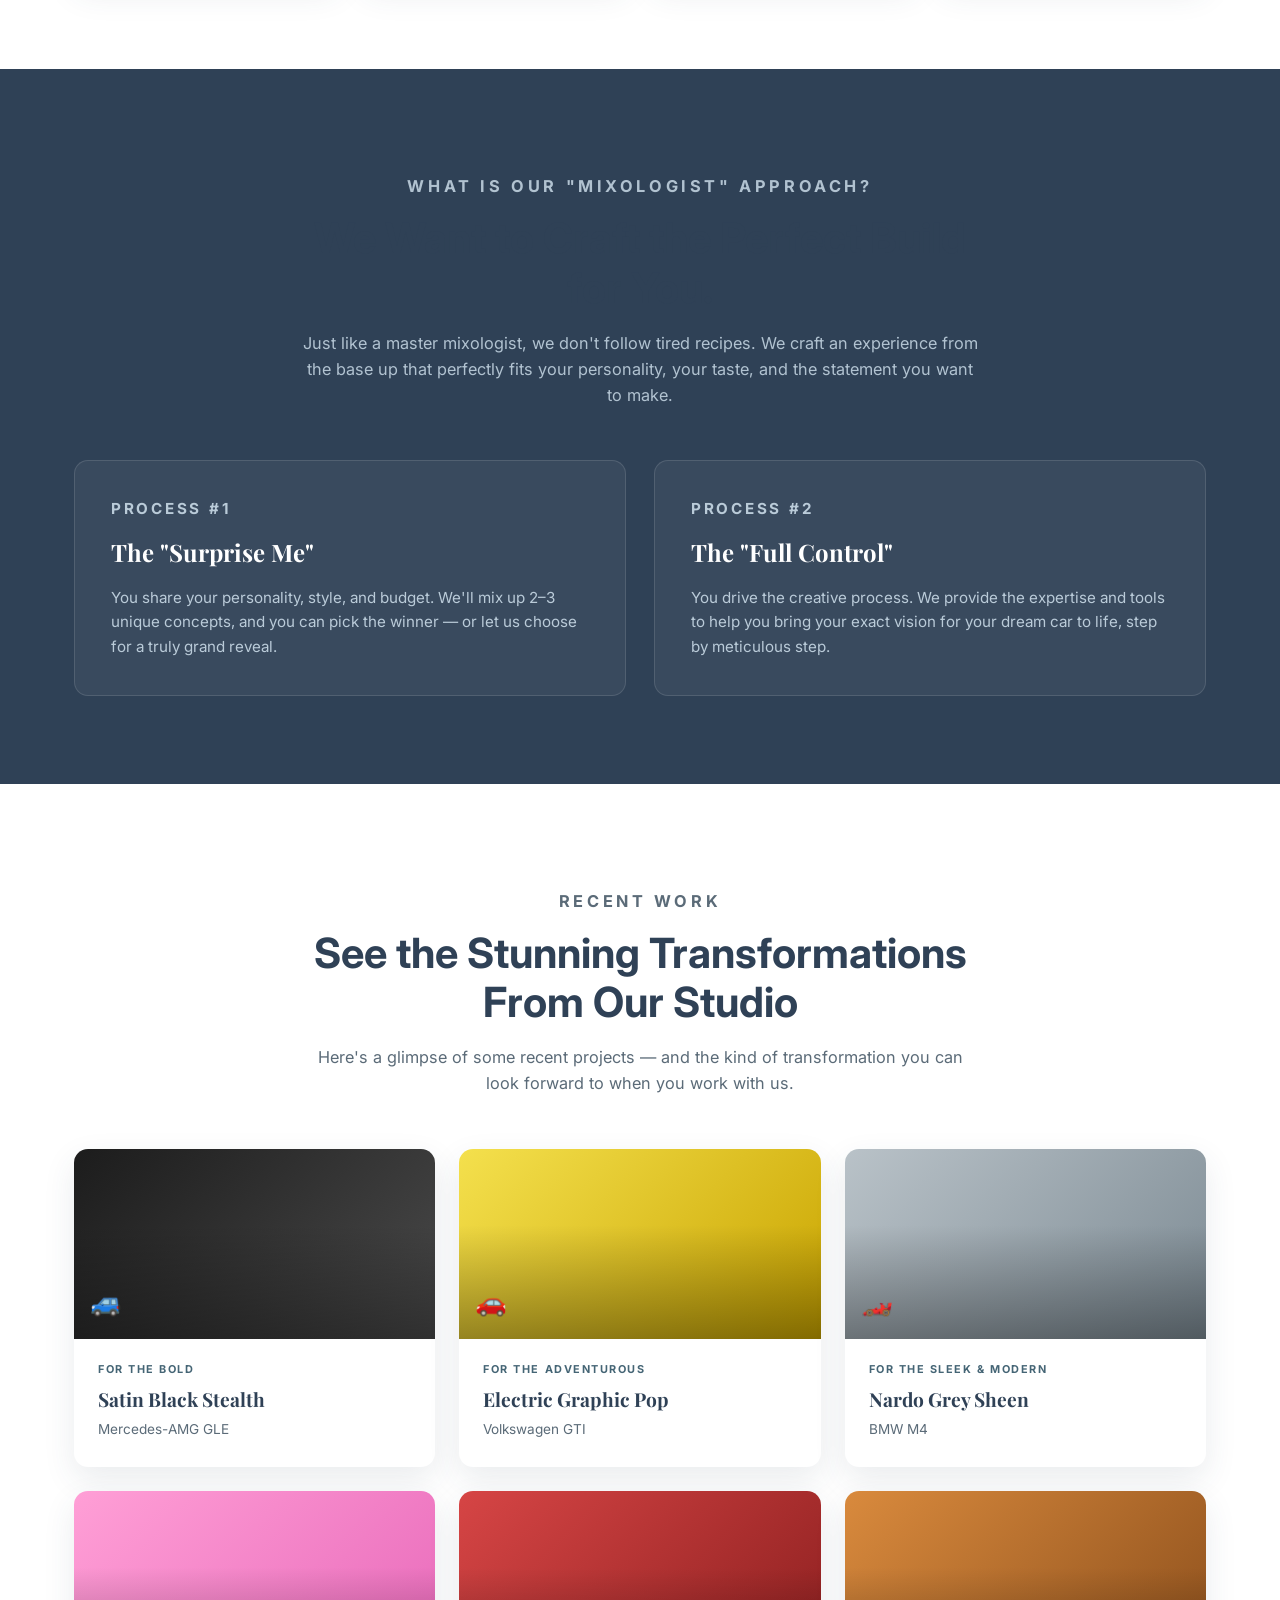
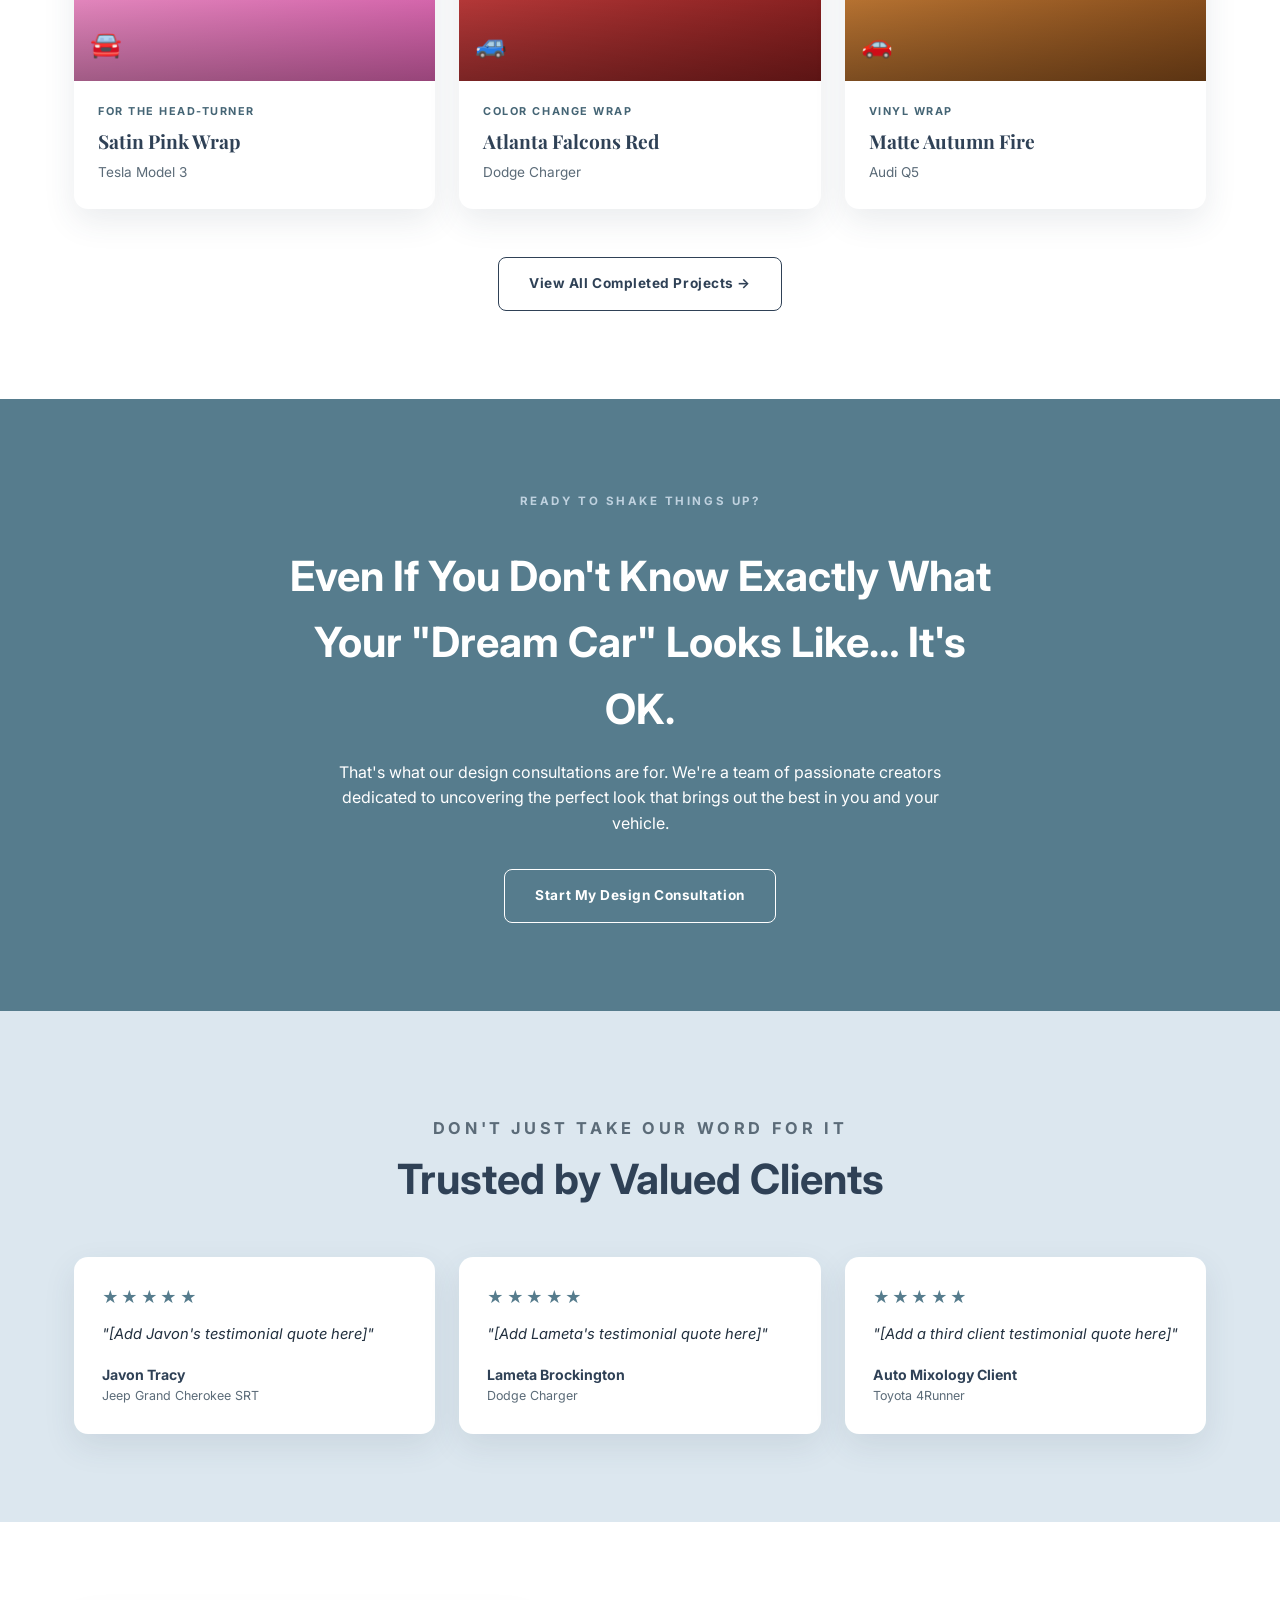
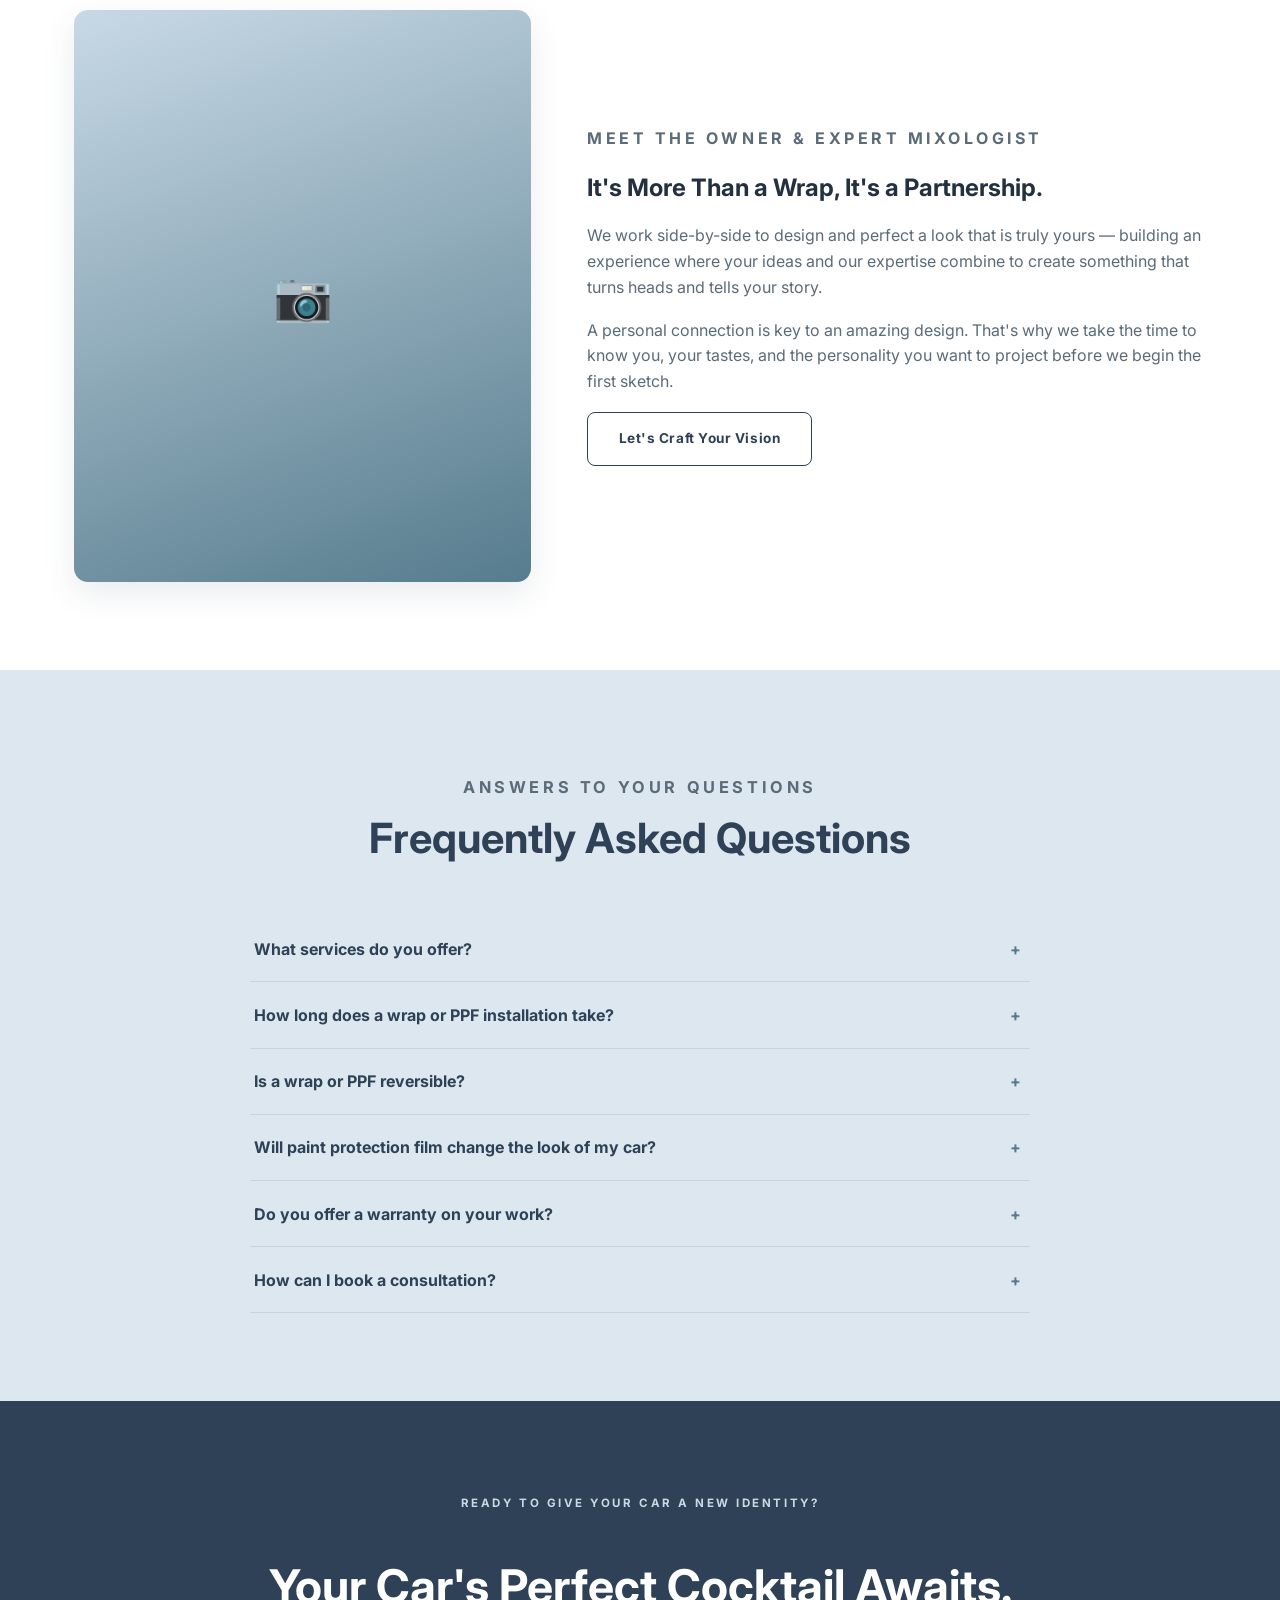
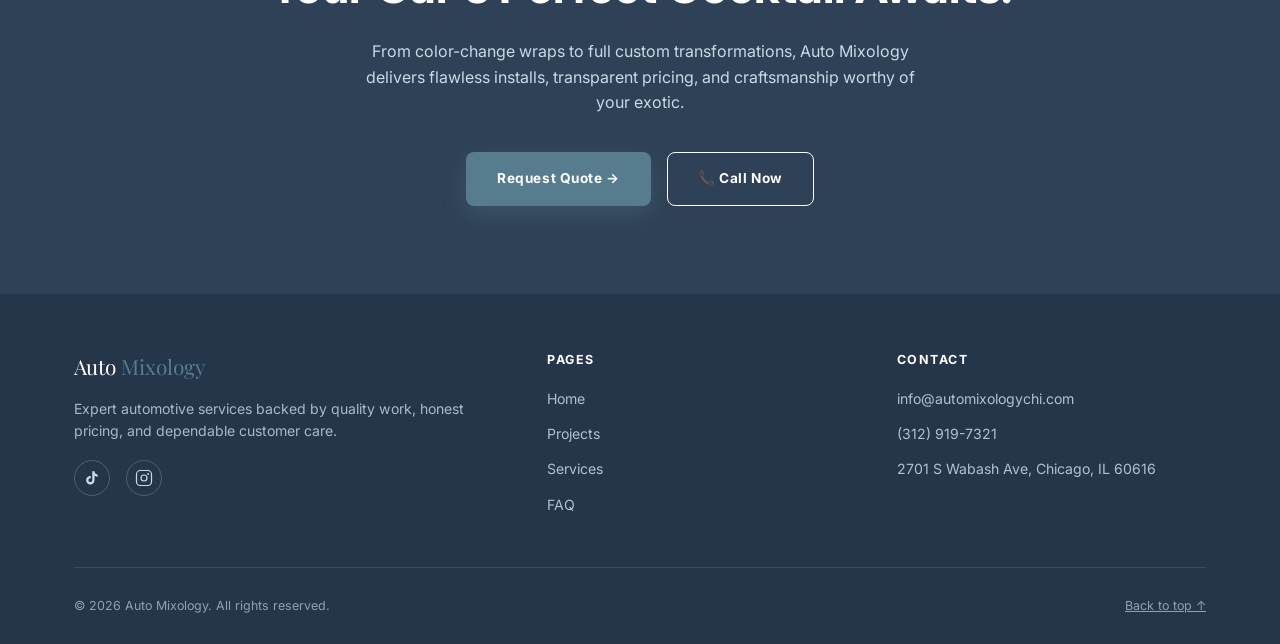
==== commit a9b752bf: "Rebuild landing page to match real brand + add project gallery Replaces the dark neon-themed single " ====
--- a/index.html
+++ b/index.html
@@ -1,1122 +1,397 @@
 <!DOCTYPE html>
 <html lang="en">
 <head>
-  <meta charset="UTF-8" />
-  <meta name="viewport" content="width=device-width, initial-scale=1.0" />
-  <title>Auto Mixology — Custom · Style · Performance | Chicago, IL</title>
-  <meta name="description" content="Chicago's premier vehicle transformation studio. Vehicle wraps, PPF, ceramic coating, leather interior dye, and more. Get a free quote today." />
-  <link rel="preconnect" href="https://fonts.googleapis.com" />
-  <link rel="preconnect" href="https://fonts.gstatic.com" crossorigin />
-  <link href="https://fonts.googleapis.com/css2?family=Dancing+Script:wght@700&family=Montserrat:wght@400;600;700;800&family=Inter:wght@300;400;500&display=swap" rel="stylesheet" />
-
-  <style>
-    /* ─── CUSTOM PROPERTIES ─────────────────────────────── */
-    :root {
-      --bg:           #000000;
-      --surface-1:    #0D0D0D;
-      --surface-2:    #111111;
-      --border:       #1a1a1a;
-      --blue:         #2B7FFF;
-      --blue-dim:     rgba(43, 127, 255, 0.15);
-      --blue-mid:     rgba(43, 127, 255, 0.4);
-      --gold:         #C9A84C;
-      --chrome-1:     #E8E8E8;
-      --chrome-2:     #9A9A9A;
-      --chrome-3:     #FFFFFF;
-      --text:         #FFFFFF;
-      --text-muted:   #8A8A8A;
-      --radius:       8px;
-      --transition:   0.3s ease;
-    }
-
-    /* ─── RESET & BASE ──────────────────────────────────── */
-    *, *::before, *::after { box-sizing: border-box; margin: 0; padding: 0; }
-
-    html {
-      scroll-behavior: smooth;
-      font-size: 16px;
-    }
-
-    body {
-      background: var(--bg);
-      color: var(--text);
-      font-family: 'Inter', sans-serif;
-      line-height: 1.6;
-      overflow-x: hidden;
-      /* CSS noise grain */
-      background-image:
-        url("data:image/svg+xml,%3Csvg xmlns='http://www.w3.org/2000/svg' width='300' height='300'%3E%3Cfilter id='n'%3E%3CfeTurbulence type='fractalNoise' baseFrequency='0.85' numOctaves='4' stitchTiles='stitch'/%3E%3C/filter%3E%3Crect width='300' height='300' filter='url(%23n)' opacity='0.035'/%3E%3C/svg%3E");
-    }
-
-    img { display: block; max-width: 100%; }
-    a { color: inherit; text-decoration: none; }
-    button { cursor: pointer; font-family: inherit; }
-
-    /* ─── REDUCED MOTION ────────────────────────────────── */
-    @media (prefers-reduced-motion: reduce) {
-      *, *::before, *::after {
-        animation-duration: 0.01ms !important;
-        transition-duration: 0.01ms !important;
-      }
-      html { scroll-behavior: auto; }
-    }
-
-    /* ─── UTILITY ───────────────────────────────────────── */
-    .section-label {
-      font-family: 'Montserrat', sans-serif;
-      font-size: 0.7rem;
-      font-weight: 700;
-      letter-spacing: 0.25em;
-      color: var(--text-muted);
-      text-transform: uppercase;
-      margin-bottom: 0.75rem;
-    }
-
-    .chrome-text {
-      background: linear-gradient(180deg, var(--chrome-1) 0%, var(--chrome-2) 50%, var(--chrome-3) 100%);
-      -webkit-background-clip: text;
-      -webkit-text-fill-color: transparent;
-      background-clip: text;
-    }
-
-    .script-heading {
-      font-family: 'Dancing Script', cursive;
-      font-weight: 700;
-      line-height: 1.1;
-    }
-
-    .mono-heading {
-      font-family: 'Montserrat', sans-serif;
-      font-weight: 800;
-      text-transform: uppercase;
-      letter-spacing: 0.08em;
-    }
-
-    .btn-neon {
-      display: inline-block;
-      font-family: 'Montserrat', sans-serif;
-      font-weight: 700;
-      font-size: 0.8rem;
-      letter-spacing: 0.18em;
-      text-transform: uppercase;
-      color: var(--text);
-      background: transparent;
-      border: 1px solid var(--blue);
-      padding: 0.85rem 2.2rem;
-      border-radius: var(--radius);
-      transition: box-shadow var(--transition), background var(--transition), transform var(--transition);
-      box-shadow: 0 0 12px var(--blue-dim);
-      position: relative;
-      overflow: hidden;
-    }
-
-    .btn-neon::before {
-      content: '';
-      position: absolute;
-      inset: 0;
-      background: var(--blue);
-      opacity: 0;
-      transition: opacity var(--transition);
-    }
-
-    .btn-neon:hover {
-      box-shadow: 0 0 28px var(--blue-mid), 0 0 60px var(--blue-dim);
-      transform: translateY(-1px);
-    }
-
-    .btn-neon:hover::before { opacity: 0.12; }
-
-    .btn-solid {
-      display: inline-block;
-      font-family: 'Montserrat', sans-serif;
-      font-weight: 700;
-      font-size: 0.8rem;
-      letter-spacing: 0.18em;
-      text-transform: uppercase;
-      color: var(--text);
-      background: var(--blue);
-      border: 1px solid var(--blue);
-      padding: 0.85rem 2.2rem;
-      border-radius: var(--radius);
-      transition: box-shadow var(--transition), transform var(--transition);
-      box-shadow: 0 0 20px var(--blue-dim);
-    }
-
-    .btn-solid:hover {
-      box-shadow: 0 0 36px var(--blue-mid);
-      transform: scale(1.02) translateY(-1px);
-    }
-
-    .container {
-      max-width: 1140px;
-      margin: 0 auto;
-      padding: 0 1.5rem;
-    }
-
-    /* ─── SCROLL FADE-IN ─────────────────────────────────── */
-    .fade-up {
-      opacity: 0;
-      transform: translateY(32px);
-      transition: opacity 0.7s ease, transform 0.7s ease;
-    }
-
-    .fade-up.visible {
-      opacity: 1;
-      transform: translateY(0);
-    }
-
-    /* ─── STICKY NAV ─────────────────────────────────────── */
-    .nav {
-      position: fixed;
-      top: 0;
-      left: 0;
-      right: 0;
-      z-index: 100;
-      background: rgba(0, 0, 0, 0.7);
-      backdrop-filter: blur(10px);
-      -webkit-backdrop-filter: blur(10px);
-      border-bottom: 1px solid var(--border);
-      padding: 0.9rem 0;
-    }
-
-    .nav__inner {
-      display: flex;
-      align-items: center;
-      justify-content: space-between;
-    }
-
-    .nav__logo {
-      display: flex;
-      align-items: center;
-      gap: 0.6rem;
-    }
-
-    .nav__logo-text {
-      font-family: 'Montserrat', sans-serif;
-      font-weight: 800;
-      font-size: 0.85rem;
-      letter-spacing: 0.2em;
-      text-transform: uppercase;
-      color: var(--text);
-      line-height: 1.2;
-    }
-
-    .nav__logo-script {
-      font-family: 'Dancing Script', cursive;
-      font-size: 1.1rem;
-      background: linear-gradient(180deg, var(--chrome-1), var(--chrome-2));
-      -webkit-background-clip: text;
-      -webkit-text-fill-color: transparent;
-      background-clip: text;
-    }
-
-    /* ─── HERO ───────────────────────────────────────────── */
-    .hero {
-      min-height: 100vh;
-      display: flex;
-      flex-direction: column;
-      align-items: center;
-      justify-content: center;
-      text-align: center;
-      padding: 8rem 1.5rem 4rem;
-      position: relative;
-      overflow: hidden;
-    }
-
-    /* Speed-line diagonal accent SVG background */
-    .hero::before {
-      content: '';
-      position: absolute;
-      inset: 0;
-      background-image: url("data:image/svg+xml,%3Csvg xmlns='http://www.w3.org/2000/svg' width='1440' height='900' viewBox='0 0 1440 900'%3E%3Cg opacity='0.045' stroke='%232B7FFF' stroke-width='1'%3E%3Cline x1='0' y1='600' x2='800' y2='900'/%3E%3Cline x1='100' y1='600' x2='900' y2='900'/%3E%3Cline x1='200' y1='600' x2='1000' y2='900'/%3E%3Cline x1='300' y1='600' x2='1100' y2='900'/%3E%3Cline x1='400' y1='600' x2='1200' y2='900'/%3E%3Cline x1='500' y1='600' x2='1300' y2='900'/%3E%3Cline x1='600' y1='600' x2='1400' y2='900'/%3E%3Cline x1='700' y1='600' x2='1440' y2='850'/%3E%3Cline x1='0' y1='700' x2='600' y2='900'/%3E%3Cline x1='0' y1='750' x2='400' y2='900'/%3E%3Cline x1='900' y1='600' x2='1440' y2='900'/%3E%3Cline x1='1050' y1='600' x2='1440' y2='840'/%3E%3C/g%3E%3C/svg%3E");
-      background-size: cover;
-      background-position: bottom;
-      pointer-events: none;
-    }
-
-    /* Radial blue glow in center */
-    .hero::after {
-      content: '';
-      position: absolute;
-      top: 50%;
-      left: 50%;
-      transform: translate(-50%, -50%);
-      width: 700px;
-      height: 700px;
-      background: radial-gradient(ellipse, rgba(43,127,255,0.07) 0%, transparent 70%);
-      pointer-events: none;
-    }
-
-    .hero__content { position: relative; z-index: 1; }
-
-    .hero__crown {
-      margin: 0 auto 0.5rem;
-      display: block;
-    }
-
-    .hero__auto {
-      font-family: 'Montserrat', sans-serif;
-      font-weight: 800;
-      font-size: clamp(0.9rem, 2vw, 1.1rem);
-      letter-spacing: 0.35em;
-      text-transform: uppercase;
-      color: var(--text-muted);
-      margin-bottom: 0.2rem;
-    }
-
-    .hero__wordmark {
-      font-family: 'Dancing Script', cursive;
-      font-weight: 700;
-      font-size: clamp(4.5rem, 14vw, 10rem);
-      line-height: 0.95;
-      background: linear-gradient(180deg, #FFFFFF 0%, #D0D0D0 35%, #9A9A9A 65%, #FFFFFF 100%);
-      -webkit-background-clip: text;
-      -webkit-text-fill-color: transparent;
-      background-clip: text;
-      text-shadow: none;
-      filter: drop-shadow(0 0 18px rgba(43,127,255,0.35)) drop-shadow(0 0 40px rgba(43,127,255,0.15));
-      margin-bottom: 0.6rem;
-      display: block;
-    }
-
-    .hero__tagline {
-      font-family: 'Montserrat', sans-serif;
-      font-weight: 600;
-      font-size: clamp(0.7rem, 1.8vw, 0.9rem);
-      letter-spacing: 0.3em;
-      text-transform: uppercase;
-      color: var(--text-muted);
-      margin-bottom: 1.2rem;
-    }
-
-    .hero__tagline span {
-      color: var(--blue);
-      margin: 0 0.4rem;
-    }
-
-    .hero__sub {
-      font-family: 'Inter', sans-serif;
-      font-size: clamp(1rem, 2.5vw, 1.25rem);
-      color: var(--chrome-1);
-      font-weight: 300;
-      margin-bottom: 2.5rem;
-      letter-spacing: 0.02em;
-    }
-
-    /* ─── SERVICES ───────────────────────────────────────── */
-    .services {
-      background: var(--surface-1);
-      padding: 6rem 0;
-    }
-
-    .services__header {
-      text-align: center;
-      margin-bottom: 3.5rem;
-    }
-
-    .services__heading {
-      font-family: 'Montserrat', sans-serif;
-      font-weight: 800;
-      font-size: clamp(1.8rem, 4vw, 3rem);
-      text-transform: uppercase;
-      letter-spacing: 0.05em;
-      color: var(--text);
-    }
-
-    .services__heading em {
-      font-style: normal;
-      background: linear-gradient(180deg, var(--chrome-1), var(--chrome-2));
-      -webkit-background-clip: text;
-      -webkit-text-fill-color: transparent;
-      background-clip: text;
-    }
-
-    .services__grid {
-      display: grid;
-      grid-template-columns: repeat(3, 1fr);
-      gap: 1.25rem;
-      margin-bottom: 3rem;
-    }
-
-    @media (max-width: 900px) {
-      .services__grid { grid-template-columns: repeat(2, 1fr); }
-    }
-
-    @media (max-width: 560px) {
-      .services__grid { grid-template-columns: 1fr; }
-    }
-
-    .service-card {
-      background: var(--surface-2);
-      border: 1px solid var(--border);
-      border-radius: var(--radius);
-      padding: 2rem 1.5rem;
-      position: relative;
-      overflow: hidden;
-      transition: transform var(--transition), border-color var(--transition);
-    }
-
-    .service-card::before {
-      content: '';
-      position: absolute;
-      top: 0;
-      left: 0;
-      right: 0;
-      height: 2px;
-      background: var(--blue);
-      transform: scaleX(0);
-      transform-origin: left;
-      transition: transform 0.4s ease;
-    }
-
-    .service-card:hover::before { transform: scaleX(1); }
-
-    .service-card:hover {
-      transform: translateY(-4px);
-      border-color: rgba(43,127,255,0.2);
-    }
-
-    .service-card__icon {
-      font-size: 2rem;
-      margin-bottom: 1rem;
-      display: block;
-      line-height: 1;
-    }
-
-    .service-card__name {
-      font-family: 'Montserrat', sans-serif;
-      font-weight: 700;
-      font-size: 0.95rem;
-      letter-spacing: 0.08em;
-      text-transform: uppercase;
-      color: var(--text);
-      margin-bottom: 0.5rem;
-    }
-
-    .service-card__desc {
-      font-size: 0.875rem;
-      color: var(--text-muted);
-      line-height: 1.55;
-    }
-
-    .services__cta { text-align: center; }
-
-    /* ─── ABOUT ──────────────────────────────────────────── */
-    .about {
-      background: var(--bg);
-      padding: 6rem 0;
-    }
-
-    .about__inner {
-      display: grid;
-      grid-template-columns: 1fr 1fr;
-      gap: 4rem;
-      align-items: center;
-    }
-
-    @media (max-width: 768px) {
-      .about__inner { grid-template-columns: 1fr; gap: 2.5rem; }
-    }
-
-    .about__heading {
-      font-family: 'Dancing Script', cursive;
-      font-weight: 700;
-      font-size: clamp(3rem, 7vw, 5rem);
-      background: linear-gradient(180deg, var(--chrome-1) 0%, var(--chrome-2) 50%, var(--chrome-3) 100%);
-      -webkit-background-clip: text;
-      -webkit-text-fill-color: transparent;
-      background-clip: text;
-      filter: drop-shadow(0 0 12px rgba(43,127,255,0.2));
-      margin-bottom: 1.25rem;
-      line-height: 1;
-    }
-
-    .about__body {
-      font-size: 1.05rem;
-      color: var(--text-muted);
-      line-height: 1.75;
-      margin-bottom: 2rem;
-    }
-
-    .about__body strong {
-      color: var(--text);
-    }
-
-    .about__values {
-      display: flex;
-      flex-wrap: wrap;
-      gap: 0.6rem;
-    }
-
-    .about__value {
-      font-family: 'Montserrat', sans-serif;
-      font-size: 0.7rem;
-      font-weight: 700;
-      letter-spacing: 0.18em;
-      text-transform: uppercase;
-      color: var(--text-muted);
-      display: flex;
-      align-items: center;
-      gap: 0.4rem;
-    }
-
-    .about__value::before {
-      content: '—';
-      color: var(--blue);
-    }
-
-    .about__monogram-card {
-      background: var(--surface-1);
-      border: 1px solid rgba(201, 168, 76, 0.25);
-      border-radius: 12px;
-      padding: 3rem 2rem;
-      display: flex;
-      align-items: center;
-      justify-content: center;
-      box-shadow: 0 0 40px rgba(201, 168, 76, 0.06), 0 0 80px rgba(43, 127, 255, 0.04);
-    }
-
-    /* ─── LOCATION ───────────────────────────────────────── */
-    .location {
-      background: var(--surface-1);
-      padding: 6rem 0;
-    }
-
-    .location__inner {
-      display: grid;
-      grid-template-columns: 1fr 1.6fr;
-      gap: 3.5rem;
-      align-items: start;
-    }
-
-    @media (max-width: 768px) {
-      .location__inner { grid-template-columns: 1fr; gap: 2.5rem; }
-    }
-
-    .location__heading {
-      font-family: 'Montserrat', sans-serif;
-      font-weight: 800;
-      font-size: clamp(1.8rem, 4vw, 2.8rem);
-      text-transform: uppercase;
-      letter-spacing: 0.05em;
-      color: var(--text);
-      margin-bottom: 1.5rem;
-    }
-
-    .location__address {
-      font-family: 'Montserrat', sans-serif;
-      font-weight: 700;
-      font-size: clamp(1.2rem, 3vw, 1.6rem);
-      color: var(--blue);
-      text-shadow: 0 0 20px rgba(43,127,255,0.5), 0 0 40px rgba(43,127,255,0.2);
-      letter-spacing: 0.05em;
-      margin-bottom: 1.5rem;
-    }
-
-    .location__hours {
-      margin-bottom: 2rem;
-    }
-
-    .location__hours p {
-      font-size: 0.9rem;
-      color: var(--text-muted);
-      line-height: 1.8;
-    }
-
-    .location__hours strong {
-      color: var(--text);
-      font-family: 'Montserrat', sans-serif;
-      font-size: 0.7rem;
-      letter-spacing: 0.15em;
-      text-transform: uppercase;
-      display: block;
-      margin-bottom: 0.3rem;
-    }
-
-    .location__map {
-      width: 100%;
-      height: 380px;
-      border-radius: var(--radius);
-      overflow: hidden;
-      border: 1px solid var(--border);
-    }
-
-    .location__map iframe {
-      width: 100%;
-      height: 100%;
-      border: none;
-      filter: invert(90%) hue-rotate(180deg) saturate(0.8);
-    }
-
-    /* ─── CONTACT ────────────────────────────────────────── */
-    .contact {
-      background: var(--bg);
-      padding: 6rem 0;
-      position: relative;
-      overflow: hidden;
-    }
-
-    .contact::before {
-      content: '';
-      position: absolute;
-      top: 50%;
-      left: 50%;
-      transform: translate(-50%, -50%);
-      width: 800px;
-      height: 600px;
-      background: radial-gradient(ellipse, rgba(43,127,255,0.08) 0%, transparent 65%);
-      pointer-events: none;
-    }
-
-    .contact__header {
-      text-align: center;
-      margin-bottom: 3.5rem;
-      position: relative;
-    }
-
-    .contact__heading {
-      font-family: 'Dancing Script', cursive;
-      font-weight: 700;
-      font-size: clamp(2.5rem, 7vw, 5rem);
-      background: linear-gradient(180deg, var(--chrome-1) 0%, var(--chrome-2) 50%, var(--chrome-3) 100%);
-      -webkit-background-clip: text;
-      -webkit-text-fill-color: transparent;
-      background-clip: text;
-      filter: drop-shadow(0 0 14px rgba(43,127,255,0.25));
-      line-height: 1.1;
-      margin-bottom: 1rem;
-    }
-
-    .contact__sub {
-      color: var(--text-muted);
-      font-size: 1rem;
-      max-width: 500px;
-      margin: 0 auto;
-    }
-
-    .contact__card {
-      background: var(--surface-1);
-      border: 1px solid var(--blue);
-      border-radius: 12px;
-      padding: clamp(2rem, 5vw, 3.5rem);
-      max-width: 700px;
-      margin: 0 auto;
-      box-shadow: 0 0 30px rgba(43,127,255,0.15);
-      position: relative;
-    }
-
-    .form-row {
-      display: grid;
-      grid-template-columns: 1fr 1fr;
-      gap: 1rem;
-    }
-
-    @media (max-width: 560px) {
-      .form-row { grid-template-columns: 1fr; }
-    }
-
-    .form-group {
-      margin-bottom: 1.25rem;
-    }
-
-    .form-group label {
-      display: block;
-      font-family: 'Montserrat', sans-serif;
-      font-size: 0.7rem;
-      font-weight: 700;
-      letter-spacing: 0.15em;
-      text-transform: uppercase;
-      color: var(--text-muted);
-      margin-bottom: 0.45rem;
-    }
-
-    .form-group input,
-    .form-group select,
-    .form-group textarea {
-      width: 100%;
-      background: var(--surface-2);
-      border: 1px solid var(--border);
-      border-radius: var(--radius);
-      padding: 0.85rem 1rem;
-      color: var(--text);
-      font-family: 'Inter', sans-serif;
-      font-size: 0.95rem;
-      outline: none;
-      transition: border-color var(--transition), box-shadow var(--transition);
-      -webkit-appearance: none;
-      appearance: none;
-    }
-
-    .form-group select {
-      background-image: url("data:image/svg+xml,%3Csvg xmlns='http://www.w3.org/2000/svg' width='12' height='8' viewBox='0 0 12 8'%3E%3Cpath d='M1 1l5 5 5-5' stroke='%238A8A8A' stroke-width='1.5' fill='none' stroke-linecap='round'/%3E%3C/svg%3E");
-      background-repeat: no-repeat;
-      background-position: right 1rem center;
-      padding-right: 2.5rem;
-    }
-
-    .form-group select option {
-      background: var(--surface-2);
-      color: var(--text);
-    }
-
-    .form-group textarea {
-      resize: vertical;
-      min-height: 120px;
-    }
-
-    .form-group input::placeholder,
-    .form-group textarea::placeholder {
-      color: #444;
-    }
-
-    .form-group input:focus,
-    .form-group select:focus,
-    .form-group textarea:focus {
-      border-color: var(--blue);
-      box-shadow: 0 0 0 3px rgba(43,127,255,0.1);
-    }
-
-    .btn-submit {
-      width: 100%;
-      background: var(--blue);
-      border: none;
-      border-radius: var(--radius);
-      padding: 1rem;
-      color: var(--text);
-      font-family: 'Montserrat', sans-serif;
-      font-weight: 700;
-      font-size: 0.85rem;
-      letter-spacing: 0.2em;
-      text-transform: uppercase;
-      transition: box-shadow var(--transition), transform var(--transition);
-      box-shadow: 0 0 20px rgba(43,127,255,0.3);
-      margin-top: 0.5rem;
-    }
-
-    .btn-submit:hover {
-      box-shadow: 0 0 40px rgba(43,127,255,0.55);
-      transform: scale(1.01) translateY(-1px);
-    }
-
-    .form-success {
-      display: none;
-      text-align: center;
-      padding: 2.5rem 1.5rem;
-    }
-
-    .form-success__icon {
-      font-size: 2.5rem;
-      margin-bottom: 1rem;
-    }
-
-    .form-success__heading {
-      font-family: 'Montserrat', sans-serif;
-      font-weight: 700;
-      font-size: 1.1rem;
-      letter-spacing: 0.1em;
-      text-transform: uppercase;
-      color: var(--blue);
-      margin-bottom: 0.75rem;
-    }
-
-    .form-success__body {
-      color: var(--text-muted);
-      font-size: 0.95rem;
-    }
-
-    /* ─── FOOTER ─────────────────────────────────────────── */
-    .footer {
-      background: var(--bg);
-      border-top: 1px solid var(--border);
-      padding: 2.5rem 1.5rem;
-      text-align: center;
-    }
-
-    .footer__monogram {
-      margin: 0 auto 1.25rem;
-      display: block;
-    }
-
-    .footer__name {
-      font-family: 'Montserrat', sans-serif;
-      font-weight: 600;
-      font-size: 0.78rem;
-      letter-spacing: 0.2em;
-      text-transform: uppercase;
-      color: var(--text-muted);
-      margin-bottom: 1.25rem;
-    }
-
-    .footer__name span {
-      color: var(--blue);
-      margin: 0 0.4rem;
-    }
-
-    .footer__social {
-      display: flex;
-      align-items: center;
-      justify-content: center;
-      gap: 1.25rem;
-      margin-bottom: 1.5rem;
-    }
-
-    .footer__social a {
-      color: var(--text-muted);
-      transition: color var(--transition);
-      display: flex;
-      align-items: center;
-    }
-
-    .footer__social a:hover { color: var(--blue); }
-
-    .footer__copy {
-      font-size: 0.72rem;
-      color: #444;
-      letter-spacing: 0.08em;
-    }
-  </style>
+<meta charset="UTF-8" />
+<meta name="viewport" content="width=device-width, initial-scale=1.0" />
+<title>Auto Mixology — Automotive Design Studio | Chicago, IL</title>
+<meta name="description" content="Chicago's automotive design studio. Custom vinyl wraps, colored PPF, paint protection film, and chrome wraps. From factory to one-of-one — book your free consultation." />
+<link rel="preconnect" href="https://fonts.googleapis.com" />
+<link rel="preconnect" href="https://fonts.gstatic.com" crossorigin />
+<link href="https://fonts.googleapis.com/css2?family=Playfair+Display:ital,wght@0,600;0,700;1,600&family=Inter:wght@400;500;600;700&display=swap" rel="stylesheet" />
+<link rel="stylesheet" href="assets/style.css" />
 </head>
 <body>
 
-  <!-- ═══════════════════════════════════════════════════
-       NAV
-  ═══════════════════════════════════════════════════ -->
-  <nav class="nav" aria-label="Main navigation">
-    <div class="container nav__inner">
-      <a href="#hero" class="nav__logo" aria-label="Auto Mixology home">
-        <svg width="22" height="22" viewBox="0 0 40 40" fill="none" xmlns="http://www.w3.org/2000/svg" aria-hidden="true">
-          <path d="M20 4L24 13H36L27 19L30 30L20 24L10 30L13 19L4 13H16L20 4Z" stroke="#C9A84C" stroke-width="1.5" fill="none" stroke-linejoin="round"/>
-        </svg>
-        <div>
-          <div class="nav__logo-text">Auto</div>
-          <div class="nav__logo-script">Mixology</div>
-        </div>
+<!-- ═══════════════════════════════ NAV ═══════════════════════════════ -->
+<nav class="nav" aria-label="Main navigation">
+  <div class="container nav__inner">
+    <a href="#top" class="nav__logo">Auto <span>Mixology</span></a>
+    <div class="nav__links">
+      <a href="#services">Services</a>
+      <a href="#projects">Projects</a>
+      <a href="#about">About</a>
+      <a href="#faq">FAQ</a>
+    </div>
+    <div class="nav__actions">
+      <a href="tel:+13129197321" class="nav__phone">
+        <svg width="15" height="15" viewBox="0 0 24 24" fill="none" stroke="currentColor" stroke-width="2" stroke-linecap="round" stroke-linejoin="round"><path d="M22 16.92v3a2 2 0 0 1-2.18 2 19.79 19.79 0 0 1-8.63-3.07 19.5 19.5 0 0 1-6-6 19.79 19.79 0 0 1-3.07-8.67A2 2 0 0 1 4.11 2h3a2 2 0 0 1 2 1.72c.127.96.361 1.903.7 2.81a2 2 0 0 1-.45 2.11L8.09 9.91a16 16 0 0 0 6 6l1.27-1.27a2 2 0 0 1 2.11-.45c.907.339 1.85.573 2.81.7A2 2 0 0 1 22 16.92z"/></svg>
+        <span>(312) 919-7321</span>
       </a>
-      <a href="#contact" class="btn-neon">Get a Quote</a>
-    </div>
-  </nav>
-
-  <!-- ═══════════════════════════════════════════════════
-       HERO
-  ═══════════════════════════════════════════════════ -->
-  <section class="hero" id="hero">
-    <div class="hero__content">
-      <!-- Crown above the M -->
-      <svg class="hero__crown" width="56" height="44" viewBox="0 0 56 44" fill="none" xmlns="http://www.w3.org/2000/svg" aria-hidden="true">
-        <path d="M4 36L10 12L20 24L28 4L36 24L46 12L52 36H4Z" stroke="#C9A84C" stroke-width="1.8" fill="none" stroke-linejoin="round"/>
-        <line x1="4" y1="40" x2="52" y2="40" stroke="#C9A84C" stroke-width="1.5"/>
-        <circle cx="28" cy="4" r="2.5" fill="#C9A84C"/>
-        <circle cx="9" cy="12" r="2" fill="#C9A84C"/>
-        <circle cx="47" cy="12" r="2" fill="#C9A84C"/>
-        <!-- blue star accent -->
-        <path d="M46 6L47.2 9.4H51L48.1 11.5L49.2 15L46 12.9L42.8 15L44 11.5L41.1 9.4H44.8L46 6Z" fill="#2B7FFF" opacity="0.9"/>
-      </svg>
-
-      <p class="hero__auto">Auto</p>
-      <span class="hero__wordmark">Mixology</span>
-      <p class="hero__tagline">Custom <span>·</span> Style <span>·</span> Performance</p>
-      <p class="hero__sub">Chicago's premier vehicle transformation studio.</p>
-      <a href="#contact" class="btn-neon">Get a Free Quote</a>
-    </div>
-  </section>
-
-  <!-- ═══════════════════════════════════════════════════
-       SERVICES
-  ═══════════════════════════════════════════════════ -->
-  <section class="services" id="services">
-    <div class="container">
-      <div class="services__header fade-up">
-        <p class="section-label">What We Do</p>
-        <h2 class="services__heading">Every Detail. <em>Intentional.</em></h2>
-      </div>
-
-      <div class="services__grid">
-
-        <div class="service-card fade-up">
-          <span class="service-card__icon" aria-hidden="true">🎨</span>
-          <h3 class="service-card__name">Full Vehicle Wraps</h3>
-          <p class="service-card__desc">Transform your entire vehicle with premium vinyl. Any color, any finish — matte, gloss, satin, or something entirely your own.</p>
-        </div>
-
-        <div class="service-card fade-up">
-          <span class="service-card__icon" aria-hidden="true">🛡️</span>
-          <h3 class="service-card__name">Paint Protection Film (PPF)</h3>
-          <p class="service-card__desc">Invisible armor. Keep your paint flawless for years against road debris, chips, and everyday wear.</p>
-        </div>
-
-        <div class="service-card fade-up">
-          <span class="service-card__icon" aria-hidden="true">💎</span>
-          <h3 class="service-card__name">Ceramic Coating</h3>
-          <p class="service-card__desc">Hydrophobic, scratch-resistant, mirror-finish protection that bonds at the molecular level and lasts for years.</p>
-        </div>
-
-        <div class="service-card fade-up">
-          <span class="service-card__icon" aria-hidden="true">🪡</span>
-          <h3 class="service-card__name">Leather Interior Dye</h3>
-          <p class="service-card__desc">Restore or completely transform your interior color. Fade, cracks, and worn leather — gone. New look, new feel.</p>
-        </div>
-
-        <div class="service-card fade-up">
-          <span class="service-card__icon" aria-hidden="true">✨</span>
-          <h3 class="service-card__name">Chrome &amp; Color Shift Wraps</h3>
-          <p class="service-card__desc">Head-turning finishes that shift and shimmer in the light. The kind of wrap that stops traffic — on purpose.</p>
-        </div>
-
-        <div class="service-card fade-up">
-          <span class="service-card__icon" aria-hidden="true">⚡</span>
-          <h3 class="service-card__name">Tesla Packages</h3>
-          <p class="service-card__desc">Flat-rate protection and style packages built specifically for Tesla owners. Wrap, PPF, ceramic — all in one visit.</p>
-        </div>
-
-      </div>
-
-      <div class="services__cta fade-up">
-        <a href="#contact" class="btn-neon">Get a Quote</a>
-      </div>
-    </div>
-  </section>
-
-  <!-- ═══════════════════════════════════════════════════
-       ABOUT
-  ═══════════════════════════════════════════════════ -->
-  <section class="about" id="about">
-    <div class="container">
-      <div class="about__inner">
-
-        <div class="fade-up">
-          <p class="section-label">Our Story</p>
-          <h2 class="about__heading">Built Different.</h2>
-          <p class="about__body">
-            Auto Mixology isn't your average wrap shop. <strong>We're a detail-obsessed, craft-first studio built by car people, for car people.</strong> Every vehicle that leaves our bay has been treated like it's our own — because that's the only standard we know. Based in Chicago, built for the culture.
-          </p>
-          <div class="about__values">
-            <span class="about__value">Vision</span>
-            <span class="about__value">Focus</span>
-            <span class="about__value">Detail</span>
-            <span class="about__value">Performance</span>
-            <span class="about__value">Passion</span>
-          </div>
-        </div>
-
-        <div class="about__monogram-card fade-up" aria-label="Auto Mixology AM monogram">
-          <!-- AM Crown Monogram SVG -->
-          <svg width="220" height="220" viewBox="0 0 220 220" fill="none" xmlns="http://www.w3.org/2000/svg" role="img" aria-label="AM crown monogram">
-            <filter id="gold-glow">
-              <feGaussianBlur stdDeviation="4" result="blur"/>
-              <feMerge><feMergeNode in="blur"/><feMergeNode in="SourceGraphic"/></feMerge>
-            </filter>
-            <g filter="url(#gold-glow)">
-              <!-- Crown -->
-              <path d="M110 22L122 50H148L128 64L136 92L110 76L84 92L92 64L72 50H98L110 22Z"
-                    stroke="#C9A84C" stroke-width="2.2" fill="none" stroke-linejoin="round"/>
-              <circle cx="110" cy="22" r="3.5" fill="#C9A84C"/>
-              <circle cx="71" cy="50" r="3" fill="#C9A84C"/>
-              <circle cx="149" cy="50" r="3" fill="#C9A84C"/>
-
-              <!-- A letterform -->
-              <path d="M60 188L90 108L110 155L130 108L160 188"
-                    stroke="#C9A84C" stroke-width="3" fill="none" stroke-linecap="round" stroke-linejoin="round"/>
-              <line x1="73" y1="162" x2="147" y2="162" stroke="#C9A84C" stroke-width="2.5" stroke-linecap="round"/>
-
-              <!-- M letterform overlay (subtle, inside the A) -->
-              <path d="M82 162L82 128L110 150L138 128L138 162"
-                    stroke="#C9A84C" stroke-width="2" fill="none" stroke-linecap="round" stroke-linejoin="round" opacity="0.55"/>
-
-              <!-- Blue star accent -->
-              <path d="M148 28L149.8 33H155L150.8 35.8L152.2 41L148 38.3L143.8 41L145.2 35.8L141 33H146.2L148 28Z"
-                    fill="#2B7FFF"/>
-            </g>
-          </svg>
-        </div>
-
-      </div>
-    </div>
-  </section>
-
-  <!-- ═══════════════════════════════════════════════════
-       LOCATION
-  ═══════════════════════════════════════════════════ -->
-  <section class="location" id="location">
-    <div class="container">
-      <div class="location__inner">
-
-        <div class="fade-up">
-          <p class="section-label">Find Us</p>
-          <h2 class="location__heading">We're in Chicago.</h2>
-          <p class="location__address">Chicago, IL</p>
-
-          <div class="location__hours">
-            <strong>Hours</strong>
-            <p>Monday – Saturday &nbsp;·&nbsp; 9AM – 6PM</p>
-            <p>Sunday &nbsp;·&nbsp; By Appointment</p>
-          </div>
-
-          <a href="#contact" class="btn-neon">Book Your Appointment</a>
-        </div>
-
-        <div class="location__map fade-up">
-          <iframe
-            src="https://maps.google.com/maps?q=Chicago,IL&output=embed"
-            title="Auto Mixology location — Chicago, IL"
-            loading="lazy"
-            referrerpolicy="no-referrer-when-downgrade"
-            allowfullscreen
-          ></iframe>
-        </div>
-
-      </div>
-    </div>
-  </section>
-
-  <!-- ═══════════════════════════════════════════════════
-       CONTACT / QUOTE FORM
-  ═══════════════════════════════════════════════════ -->
-  <section class="contact" id="contact">
-    <div class="container">
-      <div class="contact__header fade-up">
-        <p class="section-label">Get a Quote</p>
-        <h2 class="contact__heading">Your Vision. Our Craft.</h2>
-        <p class="contact__sub">Fill out the form below and we'll reach out within 24 hours with a custom quote.</p>
-      </div>
-
-      <div class="contact__card fade-up">
-        <form id="quoteForm" novalidate>
-
-          <div class="form-row">
-            <div class="form-group">
-              <label for="fullName">Full Name</label>
-              <input type="text" id="fullName" name="fullName" placeholder="John Doe" autocomplete="name" required />
-            </div>
-            <div class="form-group">
-              <label for="phone">Phone Number</label>
-              <input type="tel" id="phone" name="phone" placeholder="(312) 000-0000" autocomplete="tel" required />
-            </div>
-          </div>
-
-          <div class="form-group">
-            <label for="email">Email Address</label>
-            <input type="email" id="email" name="email" placeholder="you@example.com" autocomplete="email" required />
-          </div>
-
-          <div class="form-group">
-            <label for="vehicle">Vehicle Year / Make / Model</label>
-            <input type="text" id="vehicle" name="vehicle" placeholder="2023 Tesla Model S" required />
-          </div>
-
-          <div class="form-group">
-            <label for="service">Service Interested In</label>
-            <select id="service" name="service" required>
-              <option value="" disabled selected>Select a service…</option>
-              <option value="wrap">Full Vehicle Wrap</option>
-              <option value="ppf">Paint Protection Film (PPF)</option>
-              <option value="ceramic">Ceramic Coating</option>
-              <option value="leather">Leather Interior Dye</option>
-              <option value="chrome">Chrome / Color Shift Wrap</option>
-              <option value="tesla">Tesla Package</option>
-              <option value="multiple">Multiple / Not Sure Yet</option>
-            </select>
-          </div>
-
-          <div class="form-group">
-            <label for="message">Message / Additional Details</label>
-            <textarea id="message" name="message" placeholder="Tell us about your vision, current condition, timeline, or any questions you have…"></textarea>
-          </div>
-
-          <button type="submit" class="btn-submit">Send My Request</button>
-        </form>
-
-        <div class="form-success" id="formSuccess" aria-live="polite">
-          <div class="form-success__icon" aria-hidden="true">✅</div>
-          <h3 class="form-success__heading">We got you.</h3>
-          <p class="form-success__body">Expect a call or text within 24 hours. We'll review your request and reach out with a custom quote.</p>
-        </div>
-      </div>
-    </div>
-  </section>
-
-  <!-- ═══════════════════════════════════════════════════
-       FOOTER
-  ═══════════════════════════════════════════════════ -->
-  <footer class="footer">
-    <!-- Small AM crown monogram -->
-    <svg class="footer__monogram" width="36" height="36" viewBox="0 0 56 56" fill="none" xmlns="http://www.w3.org/2000/svg" aria-hidden="true">
-      <path d="M28 6L33 18H46L36 25L39 38L28 31L17 38L20 25L10 18H23L28 6Z"
-            stroke="#C9A84C" stroke-width="1.8" fill="none" stroke-linejoin="round"/>
-      <circle cx="28" cy="6" r="2" fill="#C9A84C"/>
-      <circle cx="9.5" cy="18" r="1.8" fill="#C9A84C"/>
-      <circle cx="46.5" cy="18" r="1.8" fill="#C9A84C"/>
-    </svg>
-
-    <p class="footer__name">
-      Auto Mixology <span>·</span> Chicago, IL <span>·</span> Custom <span>·</span> Style <span>·</span> Performance
-    </p>
-
-    <div class="footer__social">
-      <!-- Instagram -->
-      <a href="#" aria-label="Auto Mixology on Instagram">
-        <svg width="22" height="22" viewBox="0 0 24 24" fill="none" stroke="currentColor" stroke-width="1.6" stroke-linecap="round" stroke-linejoin="round">
-          <rect x="2" y="2" width="20" height="20" rx="5" ry="5"/>
-          <circle cx="12" cy="12" r="4"/>
-          <circle cx="17.5" cy="6.5" r="0.5" fill="currentColor"/>
-        </svg>
-      </a>
-      <!-- TikTok -->
-      <a href="#" aria-label="Auto Mixology on TikTok">
-        <svg width="20" height="22" viewBox="0 0 24 24" fill="currentColor">
-          <path d="M19.59 6.69a4.83 4.83 0 01-3.77-4.25V2h-3.45v13.67a2.89 2.89 0 01-2.88 2.5 2.89 2.89 0 01-2.89-2.89 2.89 2.89 0 012.89-2.89c.28 0 .54.04.79.1V9.01a6.32 6.32 0 00-.79-.05 6.34 6.34 0 00-6.34 6.34 6.34 6.34 0 006.34 6.34 6.34 6.34 0 006.33-6.34V8.69a8.18 8.18 0 004.78 1.52V6.76a4.85 4.85 0 01-1.01-.07z"/>
-        </svg>
-      </a>
-    </div>
-
-    <p class="footer__copy">&copy; 2025 Auto Mixology. All rights reserved.</p>
-  </footer>
-
-  <!-- ═══════════════════════════════════════════════════
-       JS — Scroll fade-in + Form submit
-  ═══════════════════════════════════════════════════ -->
-  <script>
-    // Scroll-triggered fade-in via IntersectionObserver
-    (function () {
-      var prefersReduced = window.matchMedia('(prefers-reduced-motion: reduce)').matches;
-
-      if (prefersReduced) {
-        document.querySelectorAll('.fade-up').forEach(function (el) {
-          el.classList.add('visible');
-        });
-        return;
-      }
-
-      var observer = new IntersectionObserver(function (entries) {
-        entries.forEach(function (entry) {
-          if (entry.isIntersecting) {
-            entry.target.classList.add('visible');
-            observer.unobserve(entry.target);
-          }
-        });
-      }, { threshold: 0.12 });
-
-      document.querySelectorAll('.fade-up').forEach(function (el) {
-        observer.observe(el);
-      });
-    })();
-
-    // Quote form submit — show inline success
-    document.getElementById('quoteForm').addEventListener('submit', function (e) {
-      e.preventDefault();
-
-      var form = this;
-      var successEl = document.getElementById('formSuccess');
-
-      // Basic validation feedback (native + custom)
-      if (!form.checkValidity()) {
-        form.reportValidity();
-        return;
-      }
-
-      form.style.display = 'none';
-      successEl.style.display = 'block';
-    });
-  </script>
-
+      <a href="https://tally.so/r/Bz9Z1N" data-tally-open="Bz9Z1N" data-tally-layout="modal" data-tally-width="500" class="btn btn-primary">Get a Quote</a>
+      <button class="nav__toggle" aria-label="Toggle menu">
+        <svg width="24" height="24" viewBox="0 0 24 24" fill="none" stroke="currentColor" stroke-width="2" stroke-linecap="round"><line x1="3" y1="6" x2="21" y2="6"/><line x1="3" y1="12" x2="21" y2="12"/><line x1="3" y1="18" x2="21" y2="18"/></svg>
+      </button>
+    </div>
+  </div>
+  <div class="mobile-menu">
+    <a href="#services">Services</a>
+    <a href="#projects">Projects</a>
+    <a href="#about">About</a>
+    <a href="#faq">FAQ</a>
+    <a href="tel:+13129197321">(312) 919-7321</a>
+    <a href="https://tally.so/r/Bz9Z1N" data-tally-open="Bz9Z1N" data-tally-layout="modal" data-tally-width="500" class="btn btn-primary btn-block">Get a Quote</a>
+  </div>
+</nav>
+
+<!-- ═══════════════════════════════ TOP STRIP ═══════════════════════════════ -->
+<div id="top" class="top-strip">
+  For Chicago vehicle owners who are tired of a stock look and ready for a car that matches their <strong>personality</strong>.
+</div>
+
+<!-- ═══════════════════════════════ HERO ═══════════════════════════════ -->
+<header class="hero">
+  <div class="container hero__inner">
+    <p class="eyebrow">Automotive Design Studio · Chicago, IL</p>
+    <h1>From Factory to <em>One-of-One.</em></h1>
+    <p class="hero__sub">Our expert mixologists blend color, finish, and craftsmanship to build the custom car of your dreams — vinyl wraps, colored PPF, paint protection, and more.</p>
+    <div class="hero__actions">
+      <a href="https://tally.so/r/Bz9Z1N" data-tally-open="Bz9Z1N" data-tally-layout="modal" data-tally-width="500" class="btn btn-primary">I'm Ready — Get My Free Quote</a>
+      <a href="#projects" class="btn btn-outline">Browse Our Projects</a>
+    </div>
+    <div class="stats">
+      <div class="stat">
+        <div class="stat__num" data-count="5" data-suffix="+">0+</div>
+        <div class="stat__label">Years Experience</div>
+      </div>
+      <div class="stat">
+        <div class="stat__num" data-count="100" data-suffix="%">0%</div>
+        <div class="stat__label">Customer Satisfaction</div>
+      </div>
+      <div class="stat">
+        <div class="stat__num" data-count="14" data-suffix="+">0+</div>
+        <div class="stat__label">Builds Completed</div>
+      </div>
+    </div>
+  </div>
+</header>
+
+<!-- ═══════════════════════════════ SERVICES ═══════════════════════════════ -->
+<section id="services" class="bg-white">
+  <div class="container">
+    <div class="section-head fade-up">
+      <p class="eyebrow">Our Services</p>
+      <h2>Custom Finishes Engineered to Keep Your Vehicle Turning Heads</h2>
+      <p>From full color changes to invisible protection, Auto Mixology delivers premium wraps, PPF, and interior work with lasting results and unmatched attention to detail.</p>
+    </div>
+
+    <div class="services__grid">
+      <div class="service-card fade-up">
+        <div class="service-card__swatch" style="background:linear-gradient(135deg,#E7C948,#C8D9E6);">🎨</div>
+        <h3>Vinyl Wraps</h3>
+        <p class="service-card__price">Starting at $2,750</p>
+        <p>Change your color, add a finish, or completely reinvent your look. No paint or permanence — change your look as much as you change your mind.</p>
+        <a href="https://tally.so/r/Bz9Z1N" data-tally-open="Bz9Z1N" data-tally-layout="modal" data-tally-width="500">Learn More →</a>
+      </div>
+
+      <div class="service-card fade-up">
+        <div class="service-card__swatch" style="background:linear-gradient(135deg,#B8C4CC,#567C8D);">💧</div>
+        <h3>Colored PPF</h3>
+        <p class="service-card__price">Starting at $5,500</p>
+        <p>A color change and long-term protection, done as one seamless finish. Colored PPF transforms your vehicle's look while shielding the paint underneath.</p>
+        <a href="https://tally.so/r/Bz9Z1N" data-tally-open="Bz9Z1N" data-tally-layout="modal" data-tally-width="500">Learn More →</a>
+      </div>
+
+      <div class="service-card fade-up">
+        <div class="service-card__swatch" style="background:linear-gradient(135deg,#DCE7EF,#8FA8B8);">🛡️</div>
+        <h3>Paint Protection Film</h3>
+        <p class="service-card__price">Starting at $4,500</p>
+        <p>A nearly invisible layer that keeps your paint looking flawless — protected from chips, scratches, and everyday wear. Preserves your factory finish exactly as designed.</p>
+        <a href="https://tally.so/r/Bz9Z1N" data-tally-open="Bz9Z1N" data-tally-layout="modal" data-tally-width="500">Learn More →</a>
+      </div>
+
+      <div class="service-card fade-up">
+        <div class="service-card__swatch" style="background:linear-gradient(135deg,#2F4156,#8FA8B8);">✨</div>
+        <h3>Chrome Wraps</h3>
+        <p class="service-card__price">Starting at $6,000</p>
+        <p>A mirror-like finish that turns heads instantly, fully reversible and applied with the same precision as every wrap we do — protecting your factory paint underneath.</p>
+        <a href="https://tally.so/r/Bz9Z1N" data-tally-open="Bz9Z1N" data-tally-layout="modal" data-tally-width="500">Learn More →</a>
+      </div>
+    </div>
+  </div>
+</section>
+
+<!-- ═══════════════════════════════ MIXOLOGIST APPROACH ═══════════════════════════════ -->
+<section class="approach">
+  <div class="container">
+    <div class="section-head fade-up">
+      <p class="eyebrow eyebrow--on-dark">What Is Our "Mixologist" Approach?</p>
+      <h2>We Want to Craft the Perfect Build for You.</h2>
+      <p>Just like a master mixologist, we don't follow tired recipes. We craft an experience from the base up that perfectly fits your personality, your taste, and the statement you want to make.</p>
+    </div>
+
+    <div class="approach__grid">
+      <div class="approach-card fade-up">
+        <p class="approach-card__tag">Process #1</p>
+        <h3>The "Surprise Me"</h3>
+        <p>You share your personality, style, and budget. We'll mix up 2–3 unique concepts, and you can pick the winner — or let us choose for a truly grand reveal.</p>
+      </div>
+      <div class="approach-card fade-up">
+        <p class="approach-card__tag">Process #2</p>
+        <h3>The "Full Control"</h3>
+        <p>You drive the creative process. We provide the expertise and tools to help you bring your exact vision for your dream car to life, step by meticulous step.</p>
+      </div>
+    </div>
+  </div>
+</section>
+
+<!-- ═══════════════════════════════ PROJECTS SHOWCASE ═══════════════════════════════ -->
+<section id="projects" class="bg-white">
+  <div class="container">
+    <div class="section-head fade-up">
+      <p class="eyebrow">Recent Work</p>
+      <h2>See the Stunning Transformations From Our Studio</h2>
+      <p>Here's a glimpse of some recent projects — and the kind of transformation you can look forward to when you work with us.</p>
+    </div>
+
+    <div class="projects__grid">
+      <div class="project-card fade-up">
+        <div class="project-card__swatch" style="background:linear-gradient(135deg,#1c1c1c,#4a4a4a);"><span class="project-card__tag-icon">🚙</span></div>
+        <div class="project-card__body">
+          <p class="project-card__eyebrow">For the Bold</p>
+          <h3 class="project-card__title">Satin Black Stealth</h3>
+          <p class="project-card__vehicle">Mercedes-AMG GLE</p>
+        </div>
+      </div>
+
+      <div class="project-card fade-up">
+        <div class="project-card__swatch" style="background:linear-gradient(135deg,#F4E04D,#C9A400);"><span class="project-card__tag-icon">🚗</span></div>
+        <div class="project-card__body">
+          <p class="project-card__eyebrow">For the Adventurous</p>
+          <h3 class="project-card__title">Electric Graphic Pop</h3>
+          <p class="project-card__vehicle">Volkswagen GTI</p>
+        </div>
+      </div>
+
+      <div class="project-card fade-up">
+        <div class="project-card__swatch" style="background:linear-gradient(135deg,#B9C2C8,#7C8A93);"><span class="project-card__tag-icon">🏎️</span></div>
+        <div class="project-card__body">
+          <p class="project-card__eyebrow">For the Sleek &amp; Modern</p>
+          <h3 class="project-card__title">Nardo Grey Sheen</h3>
+          <p class="project-card__vehicle">BMW M4</p>
+        </div>
+      </div>
+
+      <div class="project-card fade-up">
+        <div class="project-card__swatch" style="background:linear-gradient(135deg,#FF9FD6,#E869BA);"><span class="project-card__tag-icon">🚘</span></div>
+        <div class="project-card__body">
+          <p class="project-card__eyebrow">For the Head-Turner</p>
+          <h3 class="project-card__title">Satin Pink Wrap</h3>
+          <p class="project-card__vehicle">Tesla Model 3</p>
+        </div>
+      </div>
+
+      <div class="project-card fade-up">
+        <div class="project-card__swatch" style="background:linear-gradient(135deg,#D64545,#8C1F1F);"><span class="project-card__tag-icon">🚙</span></div>
+        <div class="project-card__body">
+          <p class="project-card__eyebrow">Color Change Wrap</p>
+          <h3 class="project-card__title">Atlanta Falcons Red</h3>
+          <p class="project-card__vehicle">Dodge Charger</p>
+        </div>
+      </div>
+
+      <div class="project-card fade-up">
+        <div class="project-card__swatch" style="background:linear-gradient(135deg,#D98A3D,#8C4F1C);"><span class="project-card__tag-icon">🚗</span></div>
+        <div class="project-card__body">
+          <p class="project-card__eyebrow">Vinyl Wrap</p>
+          <h3 class="project-card__title">Matte Autumn Fire</h3>
+          <p class="project-card__vehicle">Audi Q5</p>
+        </div>
+      </div>
+    </div>
+
+    <div class="projects__cta fade-up">
+      <a href="projects.html" class="btn btn-outline">View All Completed Projects →</a>
+    </div>
+  </div>
+</section>
+
+<!-- ═══════════════════════════════ MID CTA ═══════════════════════════════ -->
+<section class="mid-cta">
+  <div class="container">
+    <p class="eyebrow">Ready to Shake Things Up?</p>
+    <h2 class="fade-up">Even If You Don't Know Exactly What Your "Dream Car" Looks Like… It's OK.</h2>
+    <p class="fade-up">That's what our design consultations are for. We're a team of passionate creators dedicated to uncovering the perfect look that brings out the best in you and your vehicle.</p>
+    <a href="https://tally.so/r/Bz9Z1N" data-tally-open="Bz9Z1N" data-tally-layout="modal" data-tally-width="500" class="btn btn-outline--light fade-up">Start My Design Consultation</a>
+  </div>
+</section>
+
+<!-- ═══════════════════════════════ TESTIMONIALS ═══════════════════════════════ -->
+<section class="bg-sky">
+  <div class="container">
+    <div class="section-head fade-up">
+      <p class="eyebrow">Don't Just Take Our Word for It</p>
+      <h2>Trusted by Valued Clients</h2>
+    </div>
+
+    <div class="testimonials__grid">
+      <div class="testimonial-card fade-up">
+        <div class="testimonial-card__stars">★★★★★</div>
+        <p class="quote">"[Add Javon's testimonial quote here]"</p>
+        <p class="testimonial-card__name">Javon Tracy</p>
+        <p class="testimonial-card__vehicle">Jeep Grand Cherokee SRT</p>
+      </div>
+      <div class="testimonial-card fade-up">
+        <div class="testimonial-card__stars">★★★★★</div>
+        <p class="quote">"[Add Lameta's testimonial quote here]"</p>
+        <p class="testimonial-card__name">Lameta Brockington</p>
+        <p class="testimonial-card__vehicle">Dodge Charger</p>
+      </div>
+      <div class="testimonial-card fade-up">
+        <div class="testimonial-card__stars">★★★★★</div>
+        <p class="quote">"[Add a third client testimonial quote here]"</p>
+        <p class="testimonial-card__name">Auto Mixology Client</p>
+        <p class="testimonial-card__vehicle">Toyota 4Runner</p>
+      </div>
+    </div>
+  </div>
+</section>
+
+<!-- ═══════════════════════════════ OWNER / STORY ═══════════════════════════════ -->
+<section id="about" class="bg-white">
+  <div class="container owner">
+    <div class="owner__photo fade-up" aria-hidden="true">📷</div>
+    <div class="owner__body fade-up">
+      <p class="eyebrow">Meet the Owner &amp; Expert Mixologist</p>
+      <h2>It's More Than a Wrap, It's a Partnership.</h2>
+      <p>We work side-by-side to design and perfect a look that is truly yours — building an experience where your ideas and our expertise combine to create something that turns heads and tells your story.</p>
+      <p>A personal connection is key to an amazing design. That's why we take the time to know you, your tastes, and the personality you want to project before we begin the first sketch.</p>
+      <a href="https://tally.so/r/Bz9Z1N" data-tally-open="Bz9Z1N" data-tally-layout="modal" data-tally-width="500" class="btn btn-outline">Let's Craft Your Vision</a>
+    </div>
+  </div>
+</section>
+
+<!-- ═══════════════════════════════ FAQ ═══════════════════════════════ -->
+<section id="faq" class="bg-sky">
+  <div class="container">
+    <div class="section-head fade-up">
+      <p class="eyebrow">Answers to Your Questions</p>
+      <h2>Frequently Asked Questions</h2>
+    </div>
+
+    <div class="faq fade-up">
+      <div class="faq-item">
+        <button class="faq-item__q">
+          What services do you offer?
+          <span class="faq-item__icon">+</span>
+        </button>
+        <div class="faq-item__a">
+          <p>We specialize in full and partial vinyl wraps, colored PPF, clear paint protection film, and chrome/color-shift wraps. Tell us your vehicle and vision during your consultation and we'll recommend the right service.</p>
+        </div>
+      </div>
+      <div class="faq-item">
+        <button class="faq-item__q">
+          How long does a wrap or PPF installation take?
+          <span class="faq-item__icon">+</span>
+        </button>
+        <div class="faq-item__a">
+          <p>Timelines vary by vehicle size and scope of work. Most full wraps and PPF installs take a few days from drop-off to pickup — we'll confirm an exact timeline for your build during booking.</p>
+        </div>
+      </div>
+      <div class="faq-item">
+        <button class="faq-item__q">
+          Is a wrap or PPF reversible?
+          <span class="faq-item__icon">+</span>
+        </button>
+        <div class="faq-item__a">
+          <p>Yes — vinyl wraps and PPF are designed to be removed without damaging your factory paint when properly installed and maintained, so you can always return to your original finish.</p>
+        </div>
+      </div>
+      <div class="faq-item">
+        <button class="faq-item__q">
+          Will paint protection film change the look of my car?
+          <span class="faq-item__icon">+</span>
+        </button>
+        <div class="faq-item__a">
+          <p>Clear PPF preserves your factory finish exactly as it was designed. Colored PPF gives you a full color change while adding that same layer of protection.</p>
+        </div>
+      </div>
+      <div class="faq-item">
+        <button class="faq-item__q">
+          Do you offer a warranty on your work?
+          <span class="faq-item__icon">+</span>
+        </button>
+        <div class="faq-item__a">
+          <p>We stand behind our installs. Ask us about the specific warranty coverage for your service during your consultation — it varies by material and package.</p>
+        </div>
+      </div>
+      <div class="faq-item">
+        <button class="faq-item__q">
+          How can I book a consultation?
+          <span class="faq-item__icon">+</span>
+        </button>
+        <div class="faq-item__a">
+          <p>Tap "Get a Quote" anywhere on this page to fill out a short form, or call us directly at (312) 919-7321. We'll follow up to lock in your design consultation.</p>
+        </div>
+      </div>
+    </div>
+  </div>
+</section>
+
+<!-- ═══════════════════════════════ FINAL CTA ═══════════════════════════════ -->
+<section class="final-cta">
+  <div class="container">
+    <p class="eyebrow eyebrow--on-dark fade-up">Ready to Give Your Car a New Identity?</p>
+    <h2 class="fade-up">Your Car's Perfect Cocktail Awaits.</h2>
+    <p class="fade-up">From color-change wraps to full custom transformations, Auto Mixology delivers flawless installs, transparent pricing, and craftsmanship worthy of your exotic.</p>
+    <div class="final-cta__actions fade-up">
+      <a href="https://tally.so/r/Bz9Z1N" data-tally-open="Bz9Z1N" data-tally-layout="modal" data-tally-width="500" class="btn btn-primary">Request Quote →</a>
+      <a href="tel:+13129197321" class="btn btn-outline--light">📞 Call Now</a>
+    </div>
+  </div>
+</section>
+
+<!-- ═══════════════════════════════ FOOTER ═══════════════════════════════ -->
+<footer class="footer">
+  <div class="container">
+    <div class="footer__grid">
+      <div>
+        <div class="footer__logo">Auto <span>Mixology</span></div>
+        <p>Expert automotive services backed by quality work, honest pricing, and dependable customer care.</p>
+        <div class="footer__social">
+          <a href="#" aria-label="Auto Mixology on TikTok">
+            <svg width="16" height="18" viewBox="0 0 24 24" fill="currentColor"><path d="M19.59 6.69a4.83 4.83 0 01-3.77-4.25V2h-3.45v13.67a2.89 2.89 0 01-2.88 2.5 2.89 2.89 0 01-2.89-2.89 2.89 2.89 0 012.89-2.89c.28 0 .54.04.79.1V9.01a6.32 6.32 0 00-.79-.05 6.34 6.34 0 00-6.34 6.34 6.34 6.34 0 006.34 6.34 6.34 6.34 0 006.33-6.34V8.69a8.18 8.18 0 004.78 1.52V6.76a4.85 4.85 0 01-1.01-.07z"/></svg>
+          </a>
+          <a href="#" aria-label="Auto Mixology on Instagram">
+            <svg width="18" height="18" viewBox="0 0 24 24" fill="none" stroke="currentColor" stroke-width="1.6" stroke-linecap="round" stroke-linejoin="round"><rect x="2" y="2" width="20" height="20" rx="5" ry="5"/><circle cx="12" cy="12" r="4"/><circle cx="17.5" cy="6.5" r="0.5" fill="currentColor"/></svg>
+          </a>
+        </div>
+      </div>
+      <div>
+        <h4>Pages</h4>
+        <ul>
+          <li><a href="#top">Home</a></li>
+          <li><a href="projects.html">Projects</a></li>
+          <li><a href="#services">Services</a></li>
+          <li><a href="#faq">FAQ</a></li>
+        </ul>
+      </div>
+      <div>
+        <h4>Contact</h4>
+        <ul>
+          <li><a href="mailto:info@automixologychi.com">info@automixologychi.com</a></li>
+          <li><a href="tel:+13129197321">(312) 919-7321</a></li>
+          <li><a href="https://maps.google.com/?q=2701+S+Wabash+Ave,+Chicago,+IL+60616" target="_blank" rel="noopener">2701 S Wabash Ave, Chicago, IL 60616</a></li>
+        </ul>
+      </div>
+    </div>
+    <div class="footer__bottom">
+      <span>© 2026 Auto Mixology. All rights reserved.</span>
+      <a href="#top">Back to top ↑</a>
+    </div>
+  </div>
+</footer>
+
+<script async src="https://tally.so/widgets/embed.js"></script>
+<script src="assets/script.js"></script>
 </body>
 </html>
--- a/assets/style.css
+++ b/assets/style.css
@@ -0,0 +1,727 @@
+/* ═══════════════════════════════════════════════════════════
+   AUTO MIXOLOGY — SHARED STYLES
+   Palette: Navy #2F4156 · Teal #567C8D · Beige #F5EFEB · Sky #C8D9E6
+═══════════════════════════════════════════════════════════ */
+
+:root {
+  --navy:       #2F4156;
+  --navy-2:     #26364A;
+  --teal:       #567C8D;
+  --teal-dark:  #456575;
+  --beige:      #F5EFEB;
+  --sky:        #C8D9E6;
+  --sky-2:      #DCE7EF;
+  --white:      #FFFFFF;
+  --text:       #22303F;
+  --text-muted: #5B6B78;
+  --border:     rgba(47, 65, 86, 0.12);
+  --radius:     14px;
+  --radius-sm:  8px;
+  --shadow:     0 12px 32px rgba(47, 65, 86, 0.10);
+  --shadow-lg:  0 24px 60px rgba(47, 65, 86, 0.18);
+  --transition: 0.25s ease;
+}
+
+* , *::before, *::after { box-sizing: border-box; margin: 0; padding: 0; }
+
+html { scroll-behavior: smooth; }
+
+body {
+  background: var(--beige);
+  color: var(--text);
+  font-family: 'Inter', sans-serif;
+  line-height: 1.6;
+  overflow-x: hidden;
+}
+
+img { display: block; max-width: 100%; }
+a { color: inherit; text-decoration: none; }
+button { cursor: pointer; font-family: inherit; }
+ul { list-style: none; }
+
+.container {
+  max-width: 1180px;
+  margin: 0 auto;
+  padding: 0 1.5rem;
+}
+
+.serif {
+  font-family: 'Playfair Display', serif;
+}
+
+.eyebrow {
+  display: inline-block;
+  font-size: 0.72rem;
+  font-weight: 700;
+  letter-spacing: 0.22em;
+  text-transform: uppercase;
+  color: var(--teal-dark);
+  margin-bottom: 0.9rem;
+}
+
+.eyebrow--on-dark { color: var(--sky); }
+
+@media (prefers-reduced-motion: reduce) {
+  *, *::before, *::after {
+    animation-duration: 0.01ms !important;
+    transition-duration: 0.01ms !important;
+  }
+  html { scroll-behavior: auto; }
+}
+
+/* ─── BUTTONS ──────────────────────────────────────────── */
+.btn {
+  display: inline-flex;
+  align-items: center;
+  justify-content: center;
+  gap: 0.5rem;
+  font-weight: 700;
+  font-size: 0.85rem;
+  letter-spacing: 0.04em;
+  padding: 0.95rem 1.9rem;
+  border-radius: var(--radius-sm);
+  border: 1px solid transparent;
+  transition: transform var(--transition), box-shadow var(--transition), background var(--transition), color var(--transition);
+  white-space: nowrap;
+}
+
+.btn-primary {
+  background: var(--teal);
+  color: var(--white);
+  box-shadow: 0 8px 22px rgba(86, 124, 141, 0.35);
+}
+
+.btn-primary:hover { background: var(--teal-dark); transform: translateY(-2px); box-shadow: 0 12px 28px rgba(86,124,141,0.42); }
+
+.btn-outline {
+  background: transparent;
+  border-color: var(--navy);
+  color: var(--navy);
+}
+
+.btn-outline:hover { background: var(--navy); color: var(--white); transform: translateY(-2px); }
+
+.btn-outline--light {
+  border-color: var(--white);
+  color: var(--white);
+}
+
+.btn-outline--light:hover { background: var(--white); color: var(--navy); }
+
+.btn-block { width: 100%; }
+
+/* ─── NAV ──────────────────────────────────────────────── */
+.nav {
+  position: fixed;
+  top: 0; left: 0; right: 0;
+  z-index: 200;
+  background: rgba(245, 239, 235, 0.9);
+  backdrop-filter: blur(10px);
+  -webkit-backdrop-filter: blur(10px);
+  border-bottom: 1px solid var(--border);
+}
+
+.nav__inner {
+  display: flex;
+  align-items: center;
+  justify-content: space-between;
+  padding: 0.9rem 0;
+}
+
+.nav__logo {
+  font-family: 'Playfair Display', serif;
+  font-weight: 700;
+  font-size: 1.35rem;
+  color: var(--navy);
+  letter-spacing: 0.01em;
+}
+
+.nav__logo span { color: var(--teal); }
+
+.nav__links {
+  display: flex;
+  align-items: center;
+  gap: 2rem;
+}
+
+.nav__links a:not(.btn) {
+  font-size: 0.85rem;
+  font-weight: 600;
+  color: var(--navy);
+  opacity: 0.8;
+  transition: opacity var(--transition);
+}
+
+.nav__links a:not(.btn):hover { opacity: 1; }
+
+.nav__actions {
+  display: flex;
+  align-items: center;
+  gap: 1rem;
+}
+
+.nav__phone {
+  display: flex;
+  align-items: center;
+  gap: 0.4rem;
+  font-size: 0.82rem;
+  font-weight: 700;
+  color: var(--navy);
+}
+
+.nav__toggle {
+  display: none;
+  background: none;
+  border: none;
+  color: var(--navy);
+}
+
+@media (max-width: 860px) {
+  .nav__links { display: none; }
+  .nav__phone span { display: none; }
+  .nav__toggle { display: block; }
+}
+
+.mobile-menu {
+  display: none;
+  flex-direction: column;
+  gap: 1rem;
+  padding: 1.25rem 1.5rem 1.75rem;
+  background: var(--beige);
+  border-bottom: 1px solid var(--border);
+}
+
+.mobile-menu.open { display: flex; }
+
+.mobile-menu a:not(.btn) {
+  font-weight: 600;
+  color: var(--navy);
+  font-size: 0.95rem;
+}
+
+/* ─── TOP STRIP ────────────────────────────────────────── */
+.top-strip {
+  background: var(--navy);
+  color: var(--sky);
+  text-align: center;
+  font-size: 0.85rem;
+  font-weight: 600;
+  padding: 0.7rem 1.5rem;
+  letter-spacing: 0.01em;
+  margin-top: 60px;
+}
+
+.top-strip strong { color: var(--white); }
+
+/* ─── HERO ─────────────────────────────────────────────── */
+.hero {
+  position: relative;
+  padding: 5rem 0 4.5rem;
+  background: linear-gradient(180deg, var(--beige) 0%, var(--sky-2) 100%);
+  overflow: hidden;
+  text-align: center;
+}
+
+.hero__inner { position: relative; z-index: 1; }
+
+.hero h1 {
+  font-size: clamp(2.3rem, 5.5vw, 4.2rem);
+  font-weight: 700;
+  color: var(--navy);
+  line-height: 1.08;
+  max-width: 900px;
+  margin: 0 auto 1.25rem;
+}
+
+.hero h1 em {
+  font-style: italic;
+  color: var(--teal);
+}
+
+.hero__sub {
+  font-size: clamp(1rem, 2vw, 1.2rem);
+  color: var(--text-muted);
+  max-width: 640px;
+  margin: 0 auto 2.25rem;
+}
+
+.hero__actions {
+  display: flex;
+  align-items: center;
+  justify-content: center;
+  gap: 1rem;
+  flex-wrap: wrap;
+  margin-bottom: 3.5rem;
+}
+
+/* stats bar */
+.stats {
+  display: grid;
+  grid-template-columns: repeat(3, 1fr);
+  max-width: 720px;
+  margin: 0 auto;
+  border-top: 1px solid var(--border);
+  padding-top: 2rem;
+}
+
+.stat { text-align: center; }
+
+.stat__num {
+  font-family: 'Playfair Display', serif;
+  font-size: clamp(1.8rem, 4vw, 2.6rem);
+  font-weight: 700;
+  color: var(--navy);
+}
+
+.stat__label {
+  font-size: 0.72rem;
+  font-weight: 700;
+  letter-spacing: 0.1em;
+  text-transform: uppercase;
+  color: var(--text-muted);
+  margin-top: 0.35rem;
+}
+
+/* ─── SECTION SCAFFOLDING ──────────────────────────────── */
+section { padding: 5.5rem 0; }
+
+.section-head {
+  text-align: center;
+  max-width: 680px;
+  margin: 0 auto 3.25rem;
+}
+
+.section-head h2 {
+  font-size: clamp(1.8rem, 4vw, 2.6rem);
+  color: var(--navy);
+  font-weight: 700;
+  line-height: 1.2;
+}
+
+.section-head p {
+  color: var(--text-muted);
+  margin-top: 1rem;
+  font-size: 1.02rem;
+}
+
+.bg-white { background: var(--white); }
+.bg-sky { background: var(--sky-2); }
+.bg-navy { background: var(--navy); color: var(--sky); }
+.bg-navy h2, .bg-navy h3 { color: var(--white); }
+
+/* ─── SERVICES ─────────────────────────────────────────── */
+.services__grid {
+  display: grid;
+  grid-template-columns: repeat(4, 1fr);
+  gap: 1.5rem;
+}
+
+@media (max-width: 980px) { .services__grid { grid-template-columns: repeat(2, 1fr); } }
+@media (max-width: 560px) { .services__grid { grid-template-columns: 1fr; } }
+
+.service-card {
+  background: var(--white);
+  border-radius: var(--radius);
+  padding: 2rem 1.6rem;
+  box-shadow: var(--shadow);
+  transition: transform var(--transition), box-shadow var(--transition);
+}
+
+.service-card:hover { transform: translateY(-6px); box-shadow: var(--shadow-lg); }
+
+.service-card__swatch {
+  height: 130px;
+  border-radius: var(--radius-sm);
+  margin-bottom: 1.4rem;
+  display: flex;
+  align-items: center;
+  justify-content: center;
+  font-size: 2.2rem;
+}
+
+.service-card h3 {
+  font-size: 1.05rem;
+  color: var(--navy);
+  margin-bottom: 0.4rem;
+}
+
+.service-card__price {
+  font-weight: 700;
+  color: var(--teal-dark);
+  font-size: 0.9rem;
+  margin-bottom: 0.6rem;
+}
+
+.service-card p {
+  font-size: 0.9rem;
+  color: var(--text-muted);
+  margin-bottom: 1rem;
+}
+
+.service-card a {
+  font-size: 0.8rem;
+  font-weight: 700;
+  color: var(--navy);
+  display: inline-flex;
+  align-items: center;
+  gap: 0.3rem;
+}
+
+/* ─── MIXOLOGIST APPROACH ──────────────────────────────── */
+.approach {
+  background: var(--navy);
+  color: var(--sky);
+}
+
+.approach .section-head p { color: var(--sky); opacity: 0.85; }
+
+.approach__grid {
+  display: grid;
+  grid-template-columns: 1fr 1fr;
+  gap: 1.75rem;
+  margin-top: 2.5rem;
+}
+
+@media (max-width: 760px) { .approach__grid { grid-template-columns: 1fr; } }
+
+.approach-card {
+  background: rgba(255,255,255,0.05);
+  border: 1px solid rgba(255,255,255,0.12);
+  border-radius: var(--radius);
+  padding: 2.25rem;
+}
+
+.approach-card__tag {
+  font-size: 0.72rem;
+  font-weight: 700;
+  letter-spacing: 0.18em;
+  text-transform: uppercase;
+  color: var(--teal);
+  margin-bottom: 0.75rem;
+}
+
+.approach-card h3 {
+  font-family: 'Playfair Display', serif;
+  font-size: 1.5rem;
+  color: var(--white);
+  margin-bottom: 0.9rem;
+}
+
+.approach-card p { color: var(--sky); opacity: 0.9; font-size: 0.95rem; }
+
+/* ─── PROJECTS ─────────────────────────────────────────── */
+.projects__grid {
+  display: grid;
+  grid-template-columns: repeat(3, 1fr);
+  gap: 1.5rem;
+}
+
+@media (max-width: 900px) { .projects__grid { grid-template-columns: repeat(2, 1fr); } }
+@media (max-width: 560px) { .projects__grid { grid-template-columns: 1fr; } }
+
+.project-card {
+  background: var(--white);
+  border-radius: var(--radius);
+  overflow: hidden;
+  box-shadow: var(--shadow);
+  transition: transform var(--transition), box-shadow var(--transition);
+}
+
+.project-card:hover { transform: translateY(-6px); box-shadow: var(--shadow-lg); }
+
+.project-card__swatch {
+  height: 190px;
+  display: flex;
+  align-items: flex-end;
+  padding: 1rem;
+  position: relative;
+}
+
+.project-card__swatch::after {
+  content: '';
+  position: absolute;
+  inset: 0;
+  background: linear-gradient(180deg, rgba(0,0,0,0) 40%, rgba(0,0,0,0.35) 100%);
+}
+
+.project-card__tag-icon {
+  position: relative;
+  z-index: 1;
+  color: rgba(255,255,255,0.9);
+  font-size: 1.6rem;
+}
+
+.project-card__body { padding: 1.4rem 1.5rem 1.6rem; }
+
+.project-card__eyebrow {
+  font-size: 0.68rem;
+  font-weight: 700;
+  letter-spacing: 0.14em;
+  text-transform: uppercase;
+  color: var(--teal-dark);
+  margin-bottom: 0.35rem;
+}
+
+.project-card__title {
+  font-family: 'Playfair Display', serif;
+  font-size: 1.2rem;
+  color: var(--navy);
+  margin-bottom: 0.3rem;
+}
+
+.project-card__vehicle {
+  font-size: 0.85rem;
+  color: var(--text-muted);
+}
+
+.projects__cta { text-align: center; margin-top: 3rem; }
+
+/* ─── TRANSFORMATION / MID CTA ─────────────────────────── */
+.mid-cta {
+  background: var(--teal);
+  color: var(--white);
+  text-align: center;
+}
+
+.mid-cta .eyebrow { color: var(--sky); }
+
+.mid-cta h2 {
+  font-size: clamp(1.7rem, 4vw, 2.6rem);
+  max-width: 720px;
+  margin: 0 auto 1.1rem;
+  color: var(--white);
+}
+
+.mid-cta p {
+  max-width: 620px;
+  margin: 0 auto 2rem;
+  opacity: 0.92;
+}
+
+/* ─── TESTIMONIALS ─────────────────────────────────────── */
+.testimonials__grid {
+  display: grid;
+  grid-template-columns: repeat(3, 1fr);
+  gap: 1.5rem;
+}
+
+@media (max-width: 900px) { .testimonials__grid { grid-template-columns: repeat(2, 1fr); } }
+@media (max-width: 620px) { .testimonials__grid { grid-template-columns: 1fr; } }
+
+.testimonial-card {
+  background: var(--white);
+  border-radius: var(--radius);
+  padding: 1.75rem;
+  box-shadow: var(--shadow);
+}
+
+.testimonial-card__stars { color: var(--teal); margin-bottom: 0.75rem; letter-spacing: 0.15em; }
+
+.testimonial-card p.quote {
+  font-size: 0.92rem;
+  color: var(--text);
+  margin-bottom: 1.1rem;
+  font-style: italic;
+}
+
+.testimonial-card__name {
+  font-weight: 700;
+  font-size: 0.88rem;
+  color: var(--navy);
+}
+
+.testimonial-card__vehicle {
+  font-size: 0.78rem;
+  color: var(--text-muted);
+}
+
+/* ─── OWNER / STORY ────────────────────────────────────── */
+.owner {
+  display: grid;
+  grid-template-columns: 0.85fr 1.15fr;
+  gap: 3.5rem;
+  align-items: center;
+}
+
+@media (max-width: 800px) { .owner { grid-template-columns: 1fr; gap: 2.25rem; } }
+
+.owner__photo {
+  aspect-ratio: 4/5;
+  border-radius: var(--radius);
+  background: linear-gradient(160deg, var(--sky) 0%, var(--teal) 100%);
+  display: flex;
+  align-items: center;
+  justify-content: center;
+  color: rgba(255,255,255,0.85);
+  font-size: 3rem;
+  box-shadow: var(--shadow);
+}
+
+.owner__body h2 { margin-bottom: 1rem; }
+
+.owner__body p {
+  color: var(--text-muted);
+  margin-bottom: 1.1rem;
+  font-size: 1rem;
+}
+
+.owner__body p:last-child { margin-bottom: 0; }
+
+/* ─── FAQ ──────────────────────────────────────────────── */
+.faq {
+  max-width: 780px;
+  margin: 0 auto;
+}
+
+.faq-item {
+  border-bottom: 1px solid var(--border);
+}
+
+.faq-item__q {
+  width: 100%;
+  display: flex;
+  align-items: center;
+  justify-content: space-between;
+  gap: 1rem;
+  background: none;
+  border: none;
+  text-align: left;
+  padding: 1.35rem 0.25rem;
+  font-weight: 700;
+  font-size: 1rem;
+  color: var(--navy);
+}
+
+.faq-item__icon {
+  flex-shrink: 0;
+  width: 22px;
+  height: 22px;
+  display: flex;
+  align-items: center;
+  justify-content: center;
+  color: var(--teal);
+  transition: transform var(--transition);
+}
+
+.faq-item.open .faq-item__icon { transform: rotate(45deg); }
+
+.faq-item__a {
+  max-height: 0;
+  overflow: hidden;
+  transition: max-height 0.3s ease, padding var(--transition);
+  color: var(--text-muted);
+  font-size: 0.94rem;
+  padding: 0 0.25rem;
+}
+
+.faq-item.open .faq-item__a {
+  max-height: 220px;
+  padding: 0 0.25rem 1.35rem;
+}
+
+/* ─── FINAL CTA ────────────────────────────────────────── */
+.final-cta {
+  background: var(--navy);
+  color: var(--white);
+  text-align: center;
+}
+
+.final-cta h2 { color: var(--white); font-size: clamp(1.9rem, 4.5vw, 2.9rem); margin-bottom: 1rem; }
+.final-cta p { color: var(--sky); max-width: 560px; margin: 0 auto 2.25rem; }
+
+.final-cta__actions {
+  display: flex;
+  align-items: center;
+  justify-content: center;
+  gap: 1rem;
+  flex-wrap: wrap;
+}
+
+/* ─── FOOTER ───────────────────────────────────────────── */
+.footer {
+  background: var(--navy-2);
+  color: var(--sky);
+  padding: 3.5rem 0 1.75rem;
+}
+
+.footer__grid {
+  display: grid;
+  grid-template-columns: 1.4fr 1fr 1fr;
+  gap: 2.5rem;
+  padding-bottom: 2.5rem;
+  border-bottom: 1px solid rgba(255,255,255,0.1);
+}
+
+@media (max-width: 700px) { .footer__grid { grid-template-columns: 1fr; gap: 2rem; } }
+
+.footer__logo {
+  font-family: 'Playfair Display', serif;
+  font-size: 1.3rem;
+  color: var(--white);
+  margin-bottom: 0.9rem;
+}
+
+.footer__logo span { color: var(--teal); }
+
+.footer p { font-size: 0.88rem; opacity: 0.8; margin-bottom: 0.5rem; }
+
+.footer h4 {
+  color: var(--white);
+  font-size: 0.78rem;
+  letter-spacing: 0.12em;
+  text-transform: uppercase;
+  margin-bottom: 1rem;
+}
+
+.footer ul li { margin-bottom: 0.6rem; }
+.footer ul a { font-size: 0.88rem; opacity: 0.85; transition: opacity var(--transition); }
+.footer ul a:hover { opacity: 1; }
+
+.footer__social { display: flex; gap: 1rem; margin-top: 1.1rem; }
+.footer__social a {
+  width: 36px; height: 36px;
+  display: flex; align-items: center; justify-content: center;
+  border: 1px solid rgba(255,255,255,0.2);
+  border-radius: 50%;
+  transition: background var(--transition), border-color var(--transition);
+}
+.footer__social a:hover { background: var(--teal); border-color: var(--teal); }
+
+.footer__bottom {
+  display: flex;
+  align-items: center;
+  justify-content: space-between;
+  flex-wrap: wrap;
+  gap: 0.75rem;
+  padding-top: 1.75rem;
+  font-size: 0.78rem;
+  opacity: 0.65;
+}
+
+.footer__bottom a { opacity: 1; text-decoration: underline; }
+
+/* ─── PAGE HEADER (projects.html) ─────────────────────── */
+.page-header {
+  padding: 3rem 0 2.5rem;
+  text-align: center;
+  background: linear-gradient(180deg, var(--beige) 0%, var(--sky-2) 100%);
+  margin-top: 60px;
+}
+
+.page-header h1 { color: var(--navy); font-size: clamp(2rem, 5vw, 3rem); margin-bottom: 0.75rem; }
+.page-header p { color: var(--text-muted); max-width: 560px; margin: 0 auto; }
+
+.breadcrumb {
+  font-size: 0.82rem;
+  color: var(--text-muted);
+  margin-bottom: 1.25rem;
+}
+.breadcrumb a { color: var(--teal-dark); font-weight: 600; }
+
+/* ─── FADE-UP ANIM ─────────────────────────────────────── */
+.fade-up {
+  opacity: 0;
+  transform: translateY(24px);
+  transition: opacity 0.6s ease, transform 0.6s ease;
+}
+.fade-up.visible { opacity: 1; transform: translateY(0); }
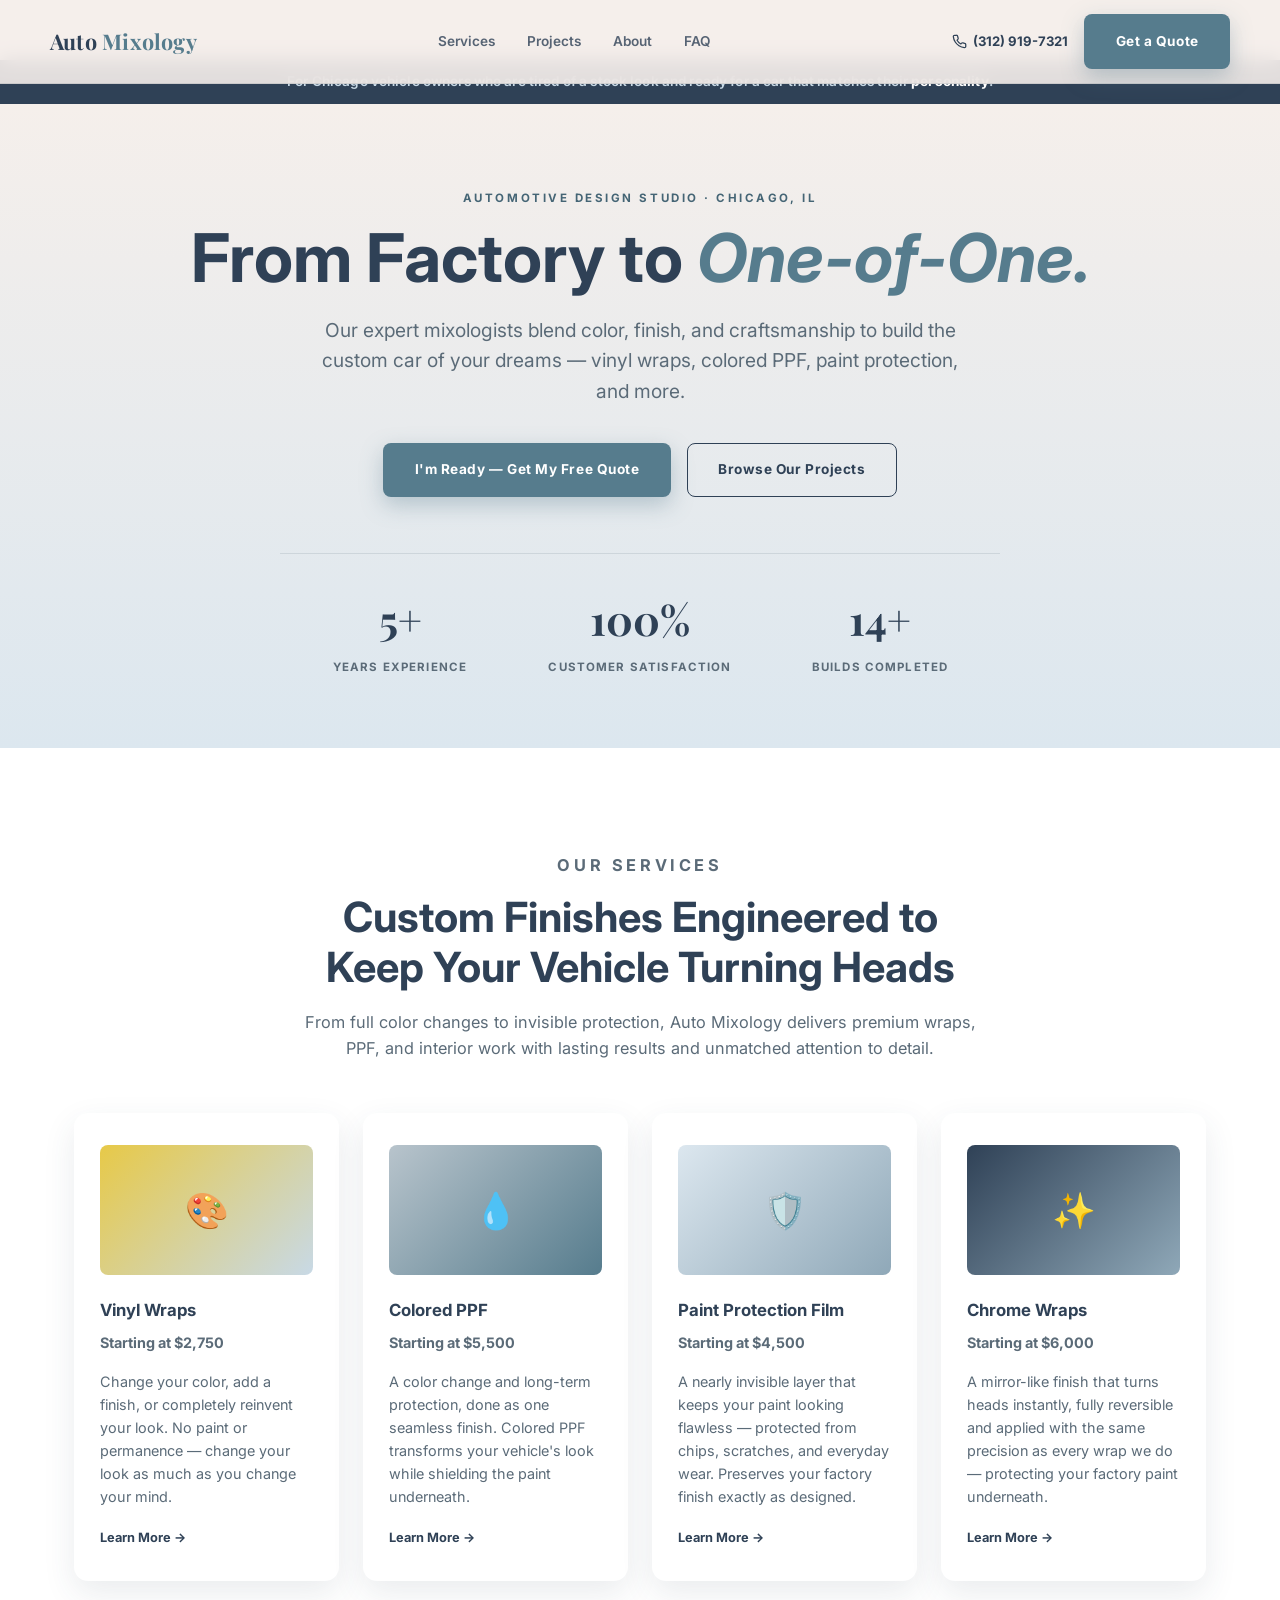
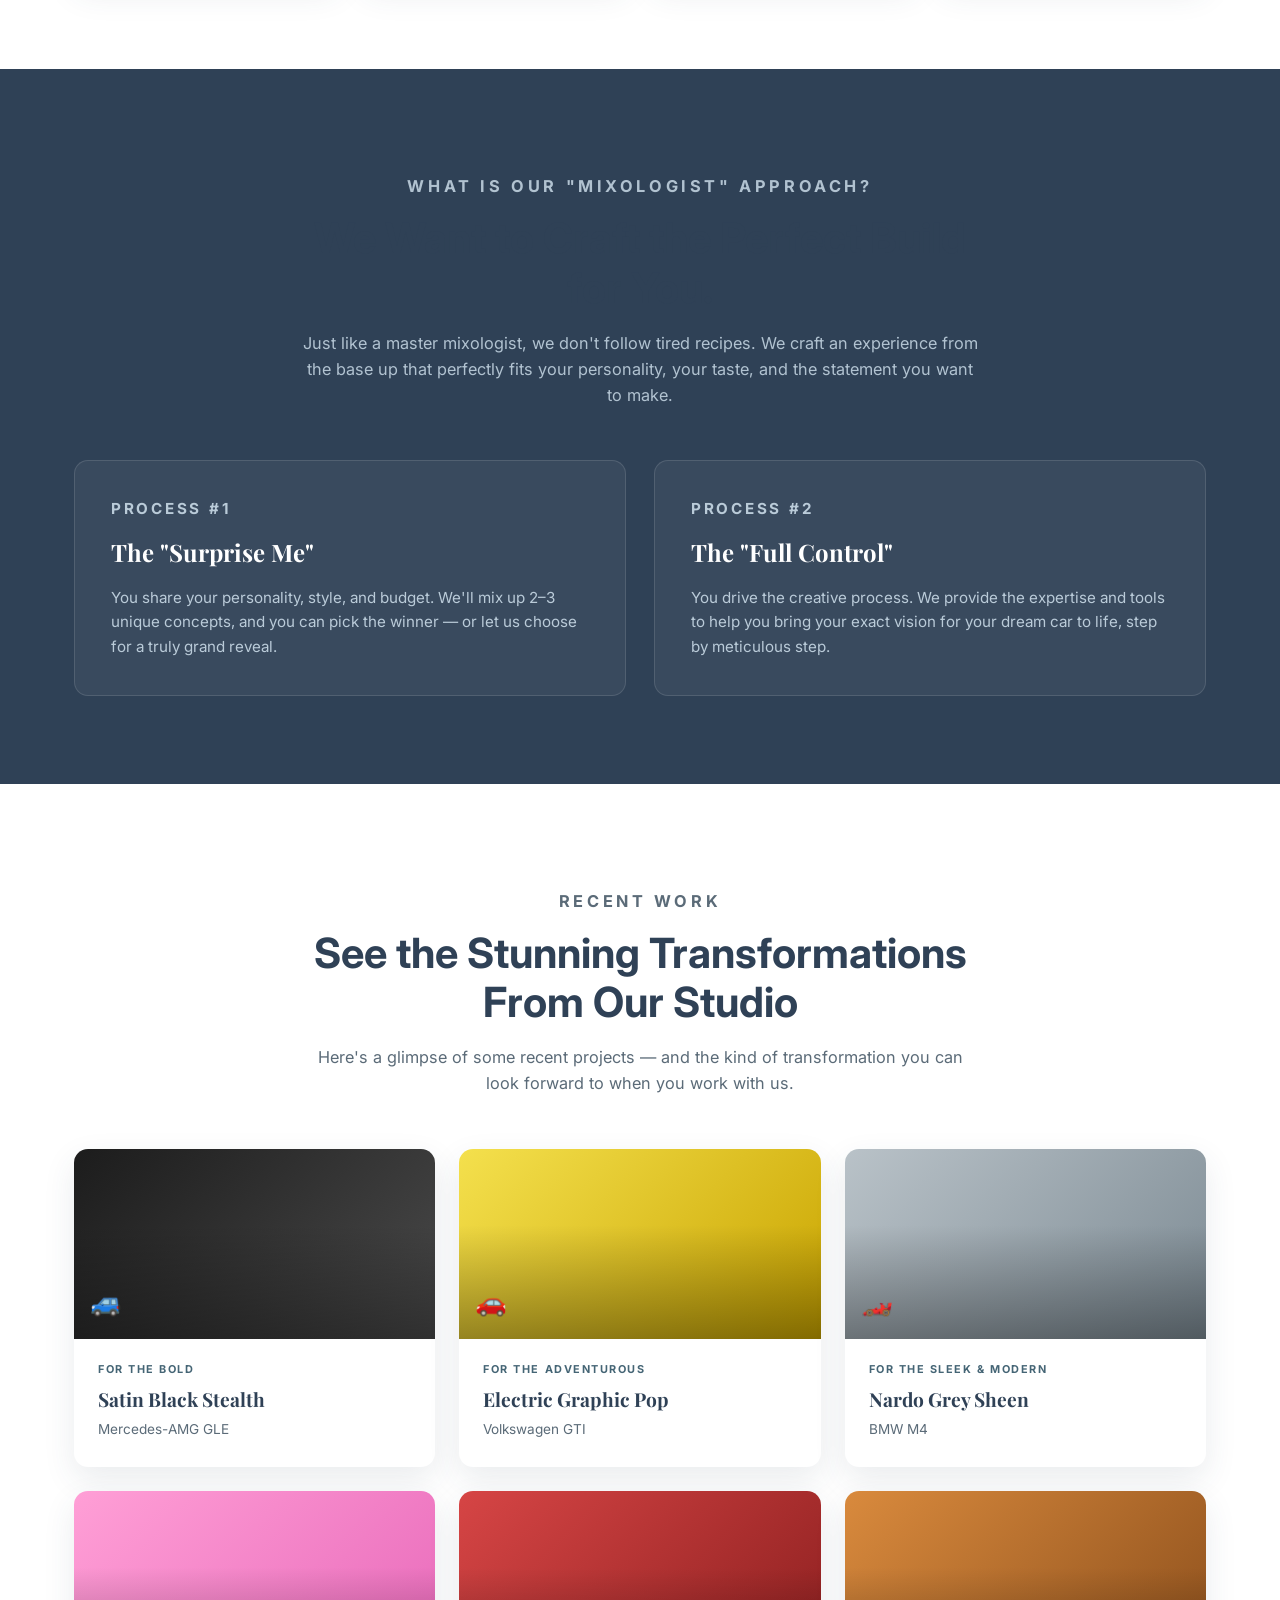
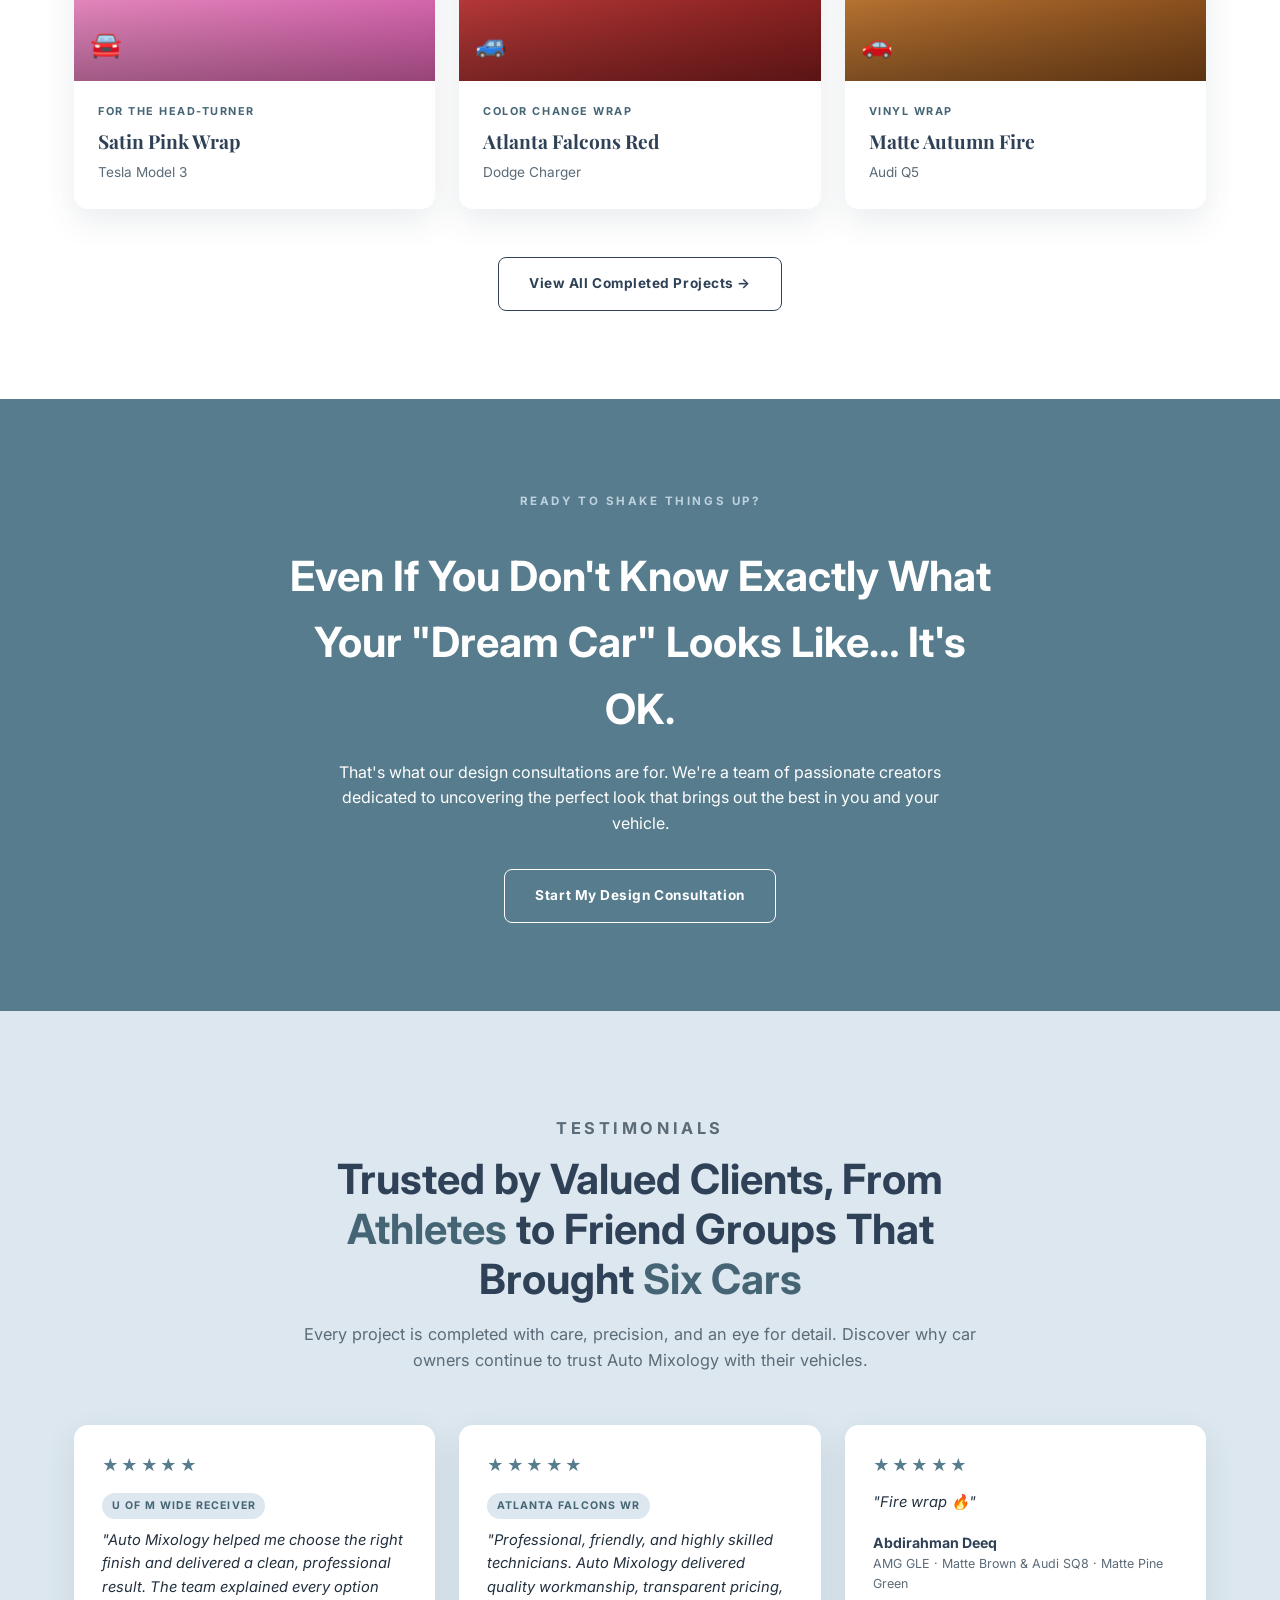
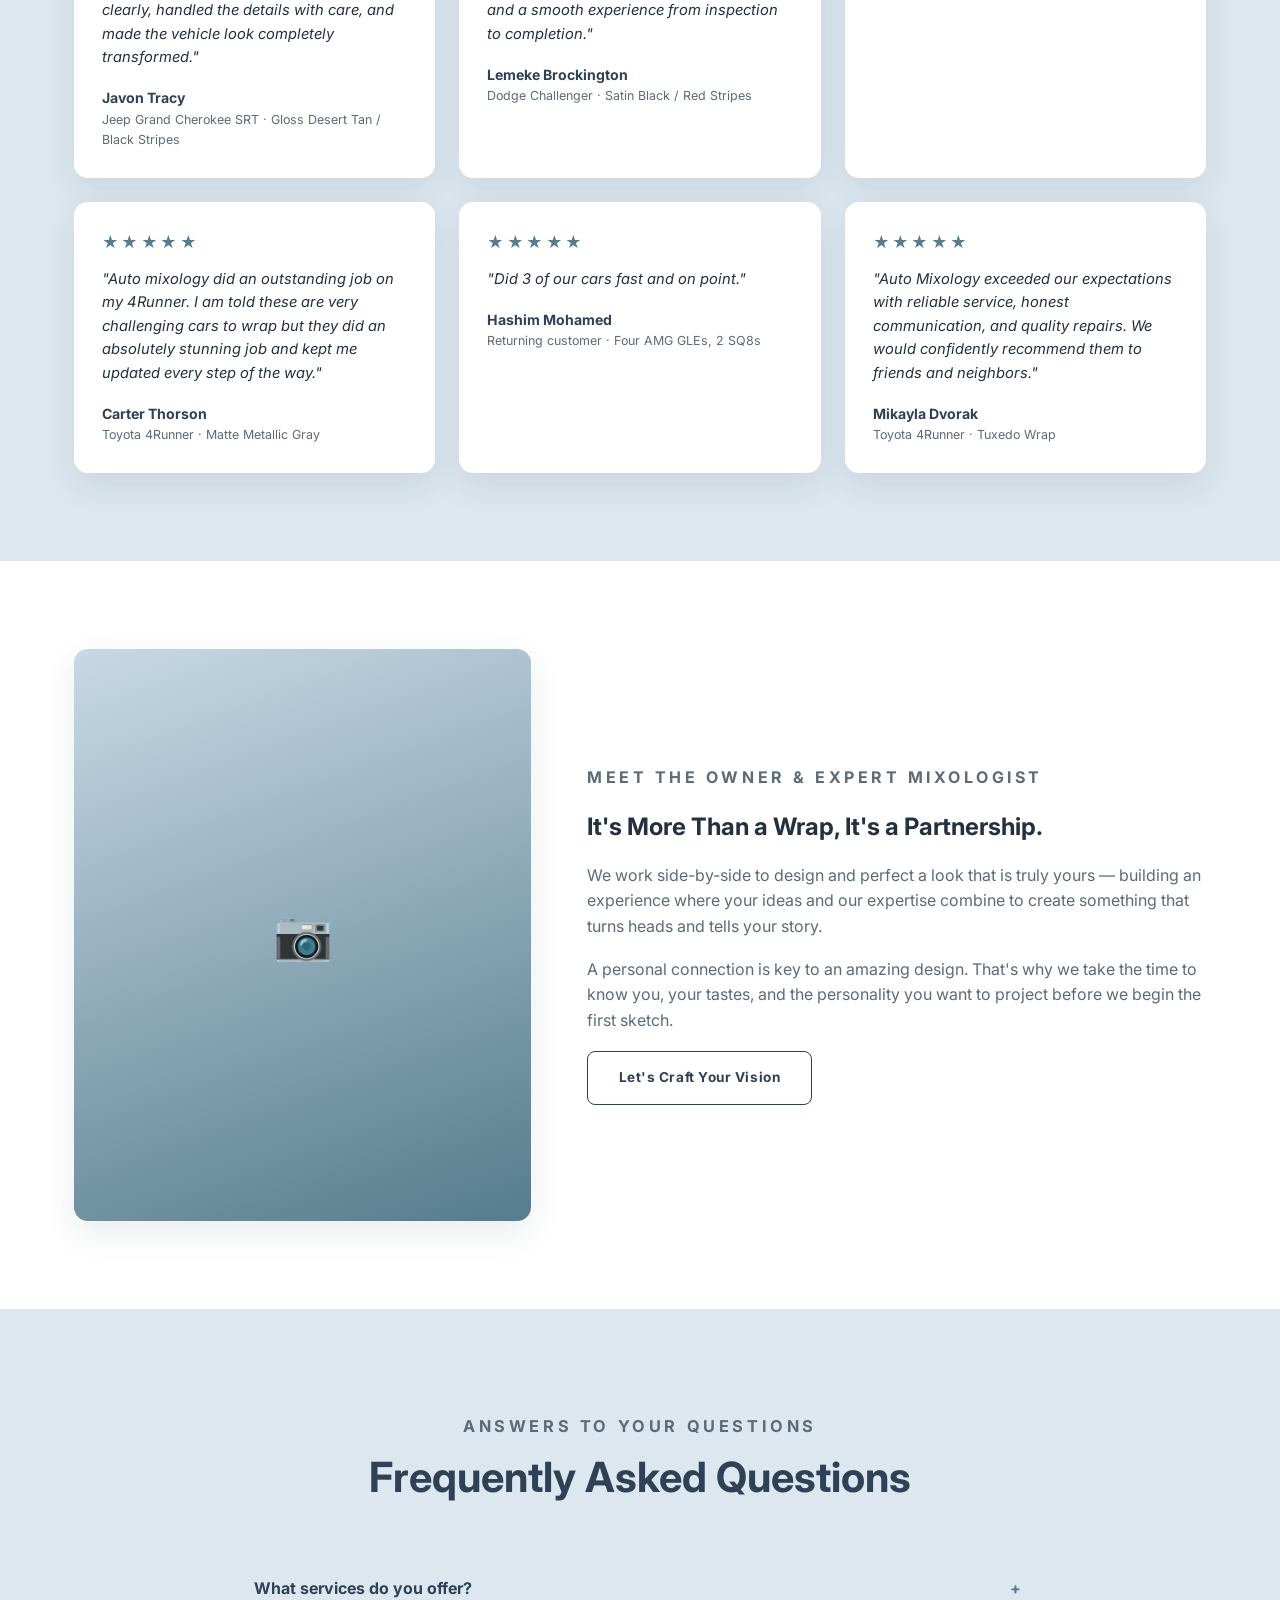
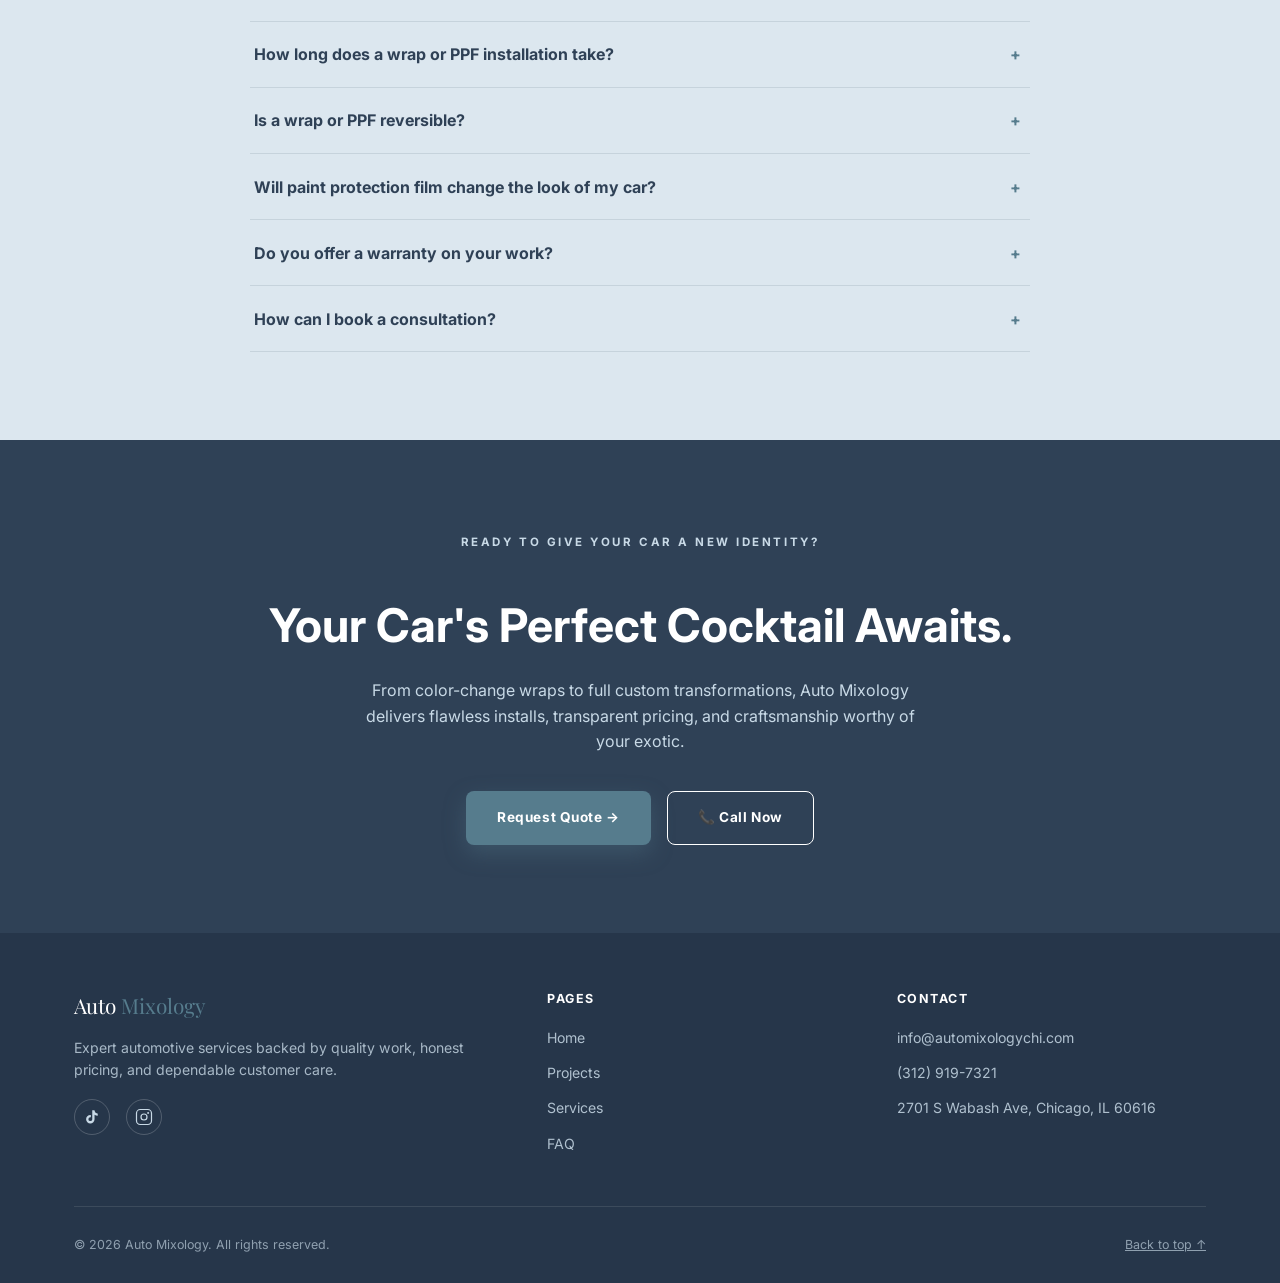
==== commit 414ee9bc: "Replace placeholder testimonials with real client reviews Swaps the three placeholder testimonial ca" ====
--- a/index.html
+++ b/index.html
@@ -229,28 +229,49 @@
 <section class="bg-sky">
   <div class="container">
     <div class="section-head fade-up">
-      <p class="eyebrow">Don't Just Take Our Word for It</p>
-      <h2>Trusted by Valued Clients</h2>
+      <p class="eyebrow">Testimonials</p>
+      <h2>Trusted by Valued Clients, From <em style="font-style:normal;color:var(--teal-dark);">Athletes</em> to Friend Groups That Brought <em style="font-style:normal;color:var(--teal-dark);">Six Cars</em></h2>
+      <p>Every project is completed with care, precision, and an eye for detail. Discover why car owners continue to trust Auto Mixology with their vehicles.</p>
     </div>
 
     <div class="testimonials__grid">
       <div class="testimonial-card fade-up">
         <div class="testimonial-card__stars">★★★★★</div>
-        <p class="quote">"[Add Javon's testimonial quote here]"</p>
+        <span class="testimonial-card__badge">U of M Wide Receiver</span>
+        <p class="quote">"Auto Mixology helped me choose the right finish and delivered a clean, professional result. The team explained every option clearly, handled the details with care, and made the vehicle look completely transformed."</p>
         <p class="testimonial-card__name">Javon Tracy</p>
-        <p class="testimonial-card__vehicle">Jeep Grand Cherokee SRT</p>
-      </div>
-      <div class="testimonial-card fade-up">
-        <div class="testimonial-card__stars">★★★★★</div>
-        <p class="quote">"[Add Lameta's testimonial quote here]"</p>
-        <p class="testimonial-card__name">Lameta Brockington</p>
-        <p class="testimonial-card__vehicle">Dodge Charger</p>
-      </div>
-      <div class="testimonial-card fade-up">
-        <div class="testimonial-card__stars">★★★★★</div>
-        <p class="quote">"[Add a third client testimonial quote here]"</p>
-        <p class="testimonial-card__name">Auto Mixology Client</p>
-        <p class="testimonial-card__vehicle">Toyota 4Runner</p>
+        <p class="testimonial-card__vehicle">Jeep Grand Cherokee SRT · Gloss Desert Tan / Black Stripes</p>
+      </div>
+      <div class="testimonial-card fade-up">
+        <div class="testimonial-card__stars">★★★★★</div>
+        <span class="testimonial-card__badge">Atlanta Falcons WR</span>
+        <p class="quote">"Professional, friendly, and highly skilled technicians. Auto Mixology delivered quality workmanship, transparent pricing, and a smooth experience from inspection to completion."</p>
+        <p class="testimonial-card__name">Lemeke Brockington</p>
+        <p class="testimonial-card__vehicle">Dodge Challenger · Satin Black / Red Stripes</p>
+      </div>
+      <div class="testimonial-card fade-up">
+        <div class="testimonial-card__stars">★★★★★</div>
+        <p class="quote">"Fire wrap 🔥"</p>
+        <p class="testimonial-card__name">Abdirahman Deeq</p>
+        <p class="testimonial-card__vehicle">AMG GLE · Matte Brown &amp; Audi SQ8 · Matte Pine Green</p>
+      </div>
+      <div class="testimonial-card fade-up">
+        <div class="testimonial-card__stars">★★★★★</div>
+        <p class="quote">"Auto mixology did an outstanding job on my 4Runner. I am told these are very challenging cars to wrap but they did an absolutely stunning job and kept me updated every step of the way."</p>
+        <p class="testimonial-card__name">Carter Thorson</p>
+        <p class="testimonial-card__vehicle">Toyota 4Runner · Matte Metallic Gray</p>
+      </div>
+      <div class="testimonial-card fade-up">
+        <div class="testimonial-card__stars">★★★★★</div>
+        <p class="quote">"Did 3 of our cars fast and on point."</p>
+        <p class="testimonial-card__name">Hashim Mohamed</p>
+        <p class="testimonial-card__vehicle">Returning customer · Four AMG GLEs, 2 SQ8s</p>
+      </div>
+      <div class="testimonial-card fade-up">
+        <div class="testimonial-card__stars">★★★★★</div>
+        <p class="quote">"Auto Mixology exceeded our expectations with reliable service, honest communication, and quality repairs. We would confidently recommend them to friends and neighbors."</p>
+        <p class="testimonial-card__name">Mikayla Dvorak</p>
+        <p class="testimonial-card__vehicle">Toyota 4Runner · Tuxedo Wrap</p>
       </div>
     </div>
   </div>
--- a/assets/style.css
+++ b/assets/style.css
@@ -517,6 +517,19 @@
 
 .testimonial-card__stars { color: var(--teal); margin-bottom: 0.75rem; letter-spacing: 0.15em; }
 
+.testimonial-card__badge {
+  display: inline-block;
+  font-size: 0.66rem;
+  font-weight: 700;
+  letter-spacing: 0.1em;
+  text-transform: uppercase;
+  color: var(--teal-dark);
+  background: var(--sky-2);
+  padding: 0.28rem 0.6rem;
+  border-radius: 100px;
+  margin-bottom: 0.6rem;
+}
+
 .testimonial-card p.quote {
   font-size: 0.92rem;
   color: var(--text);
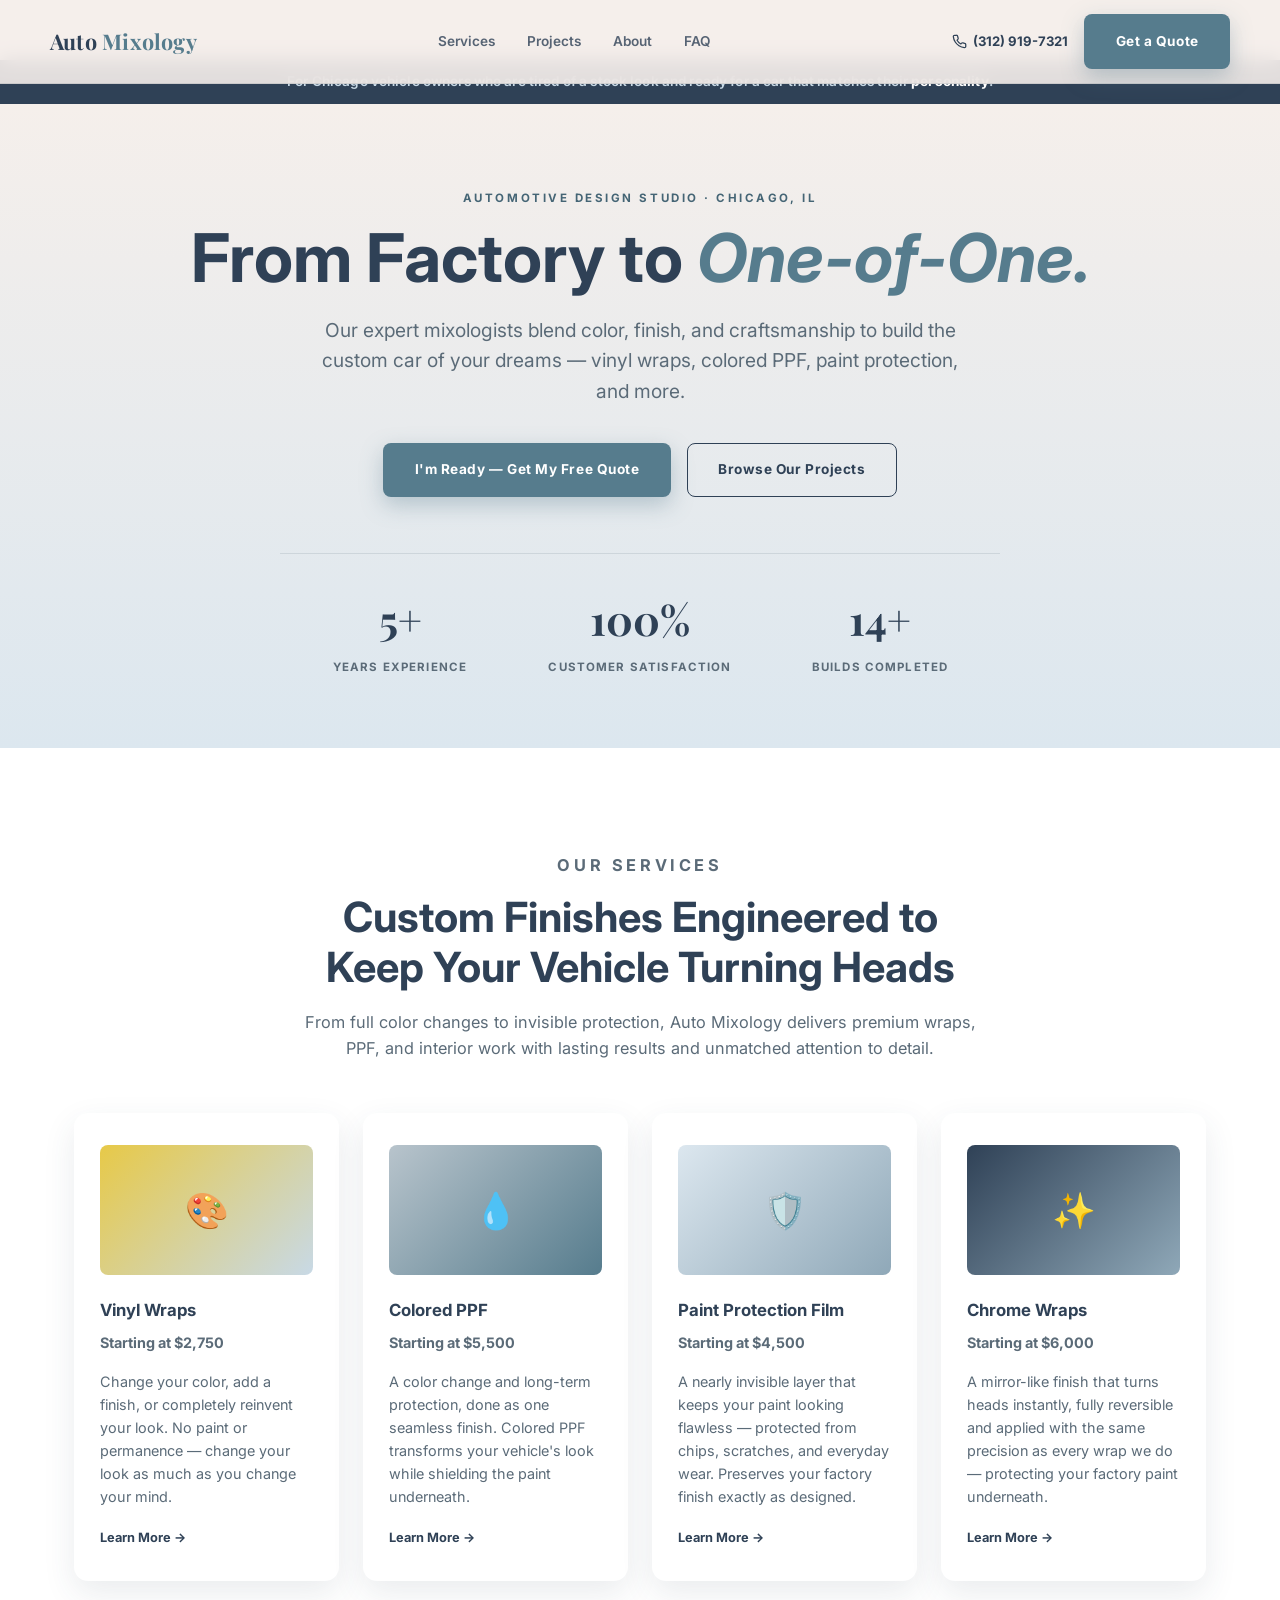
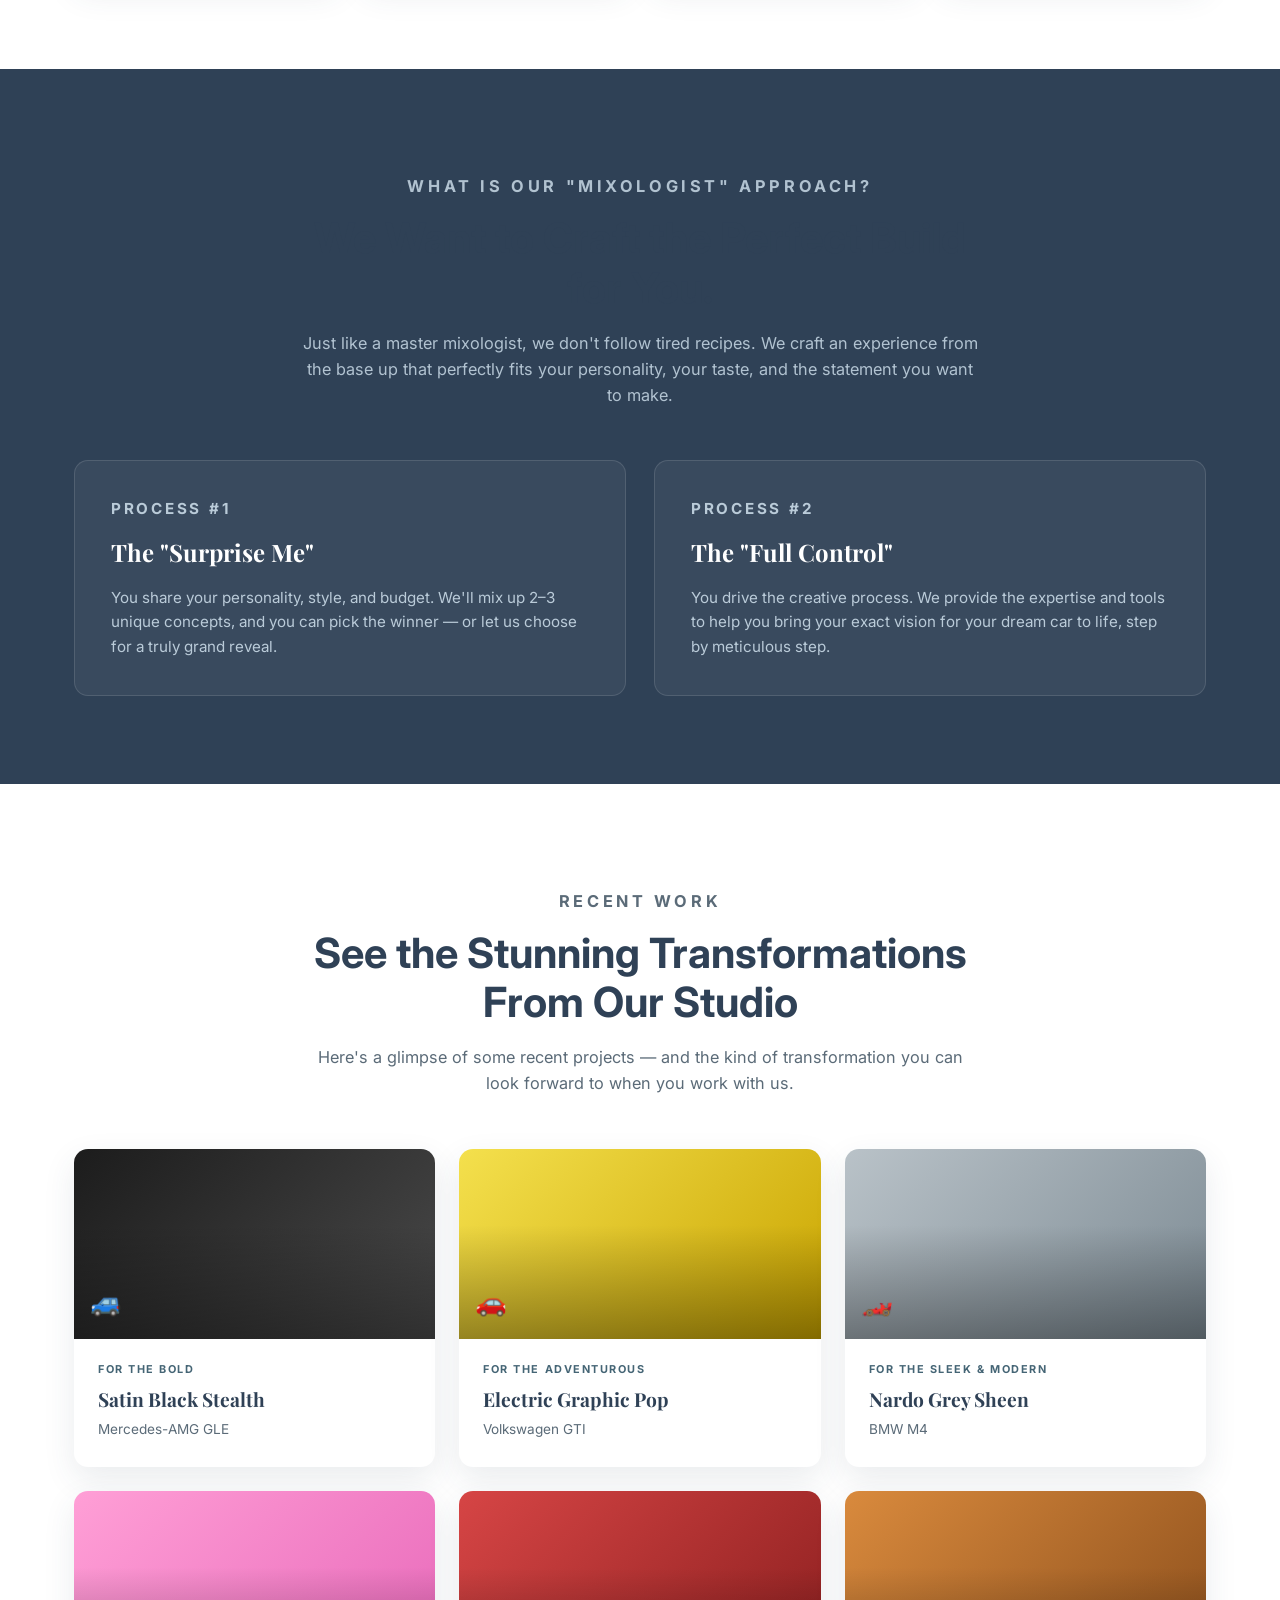
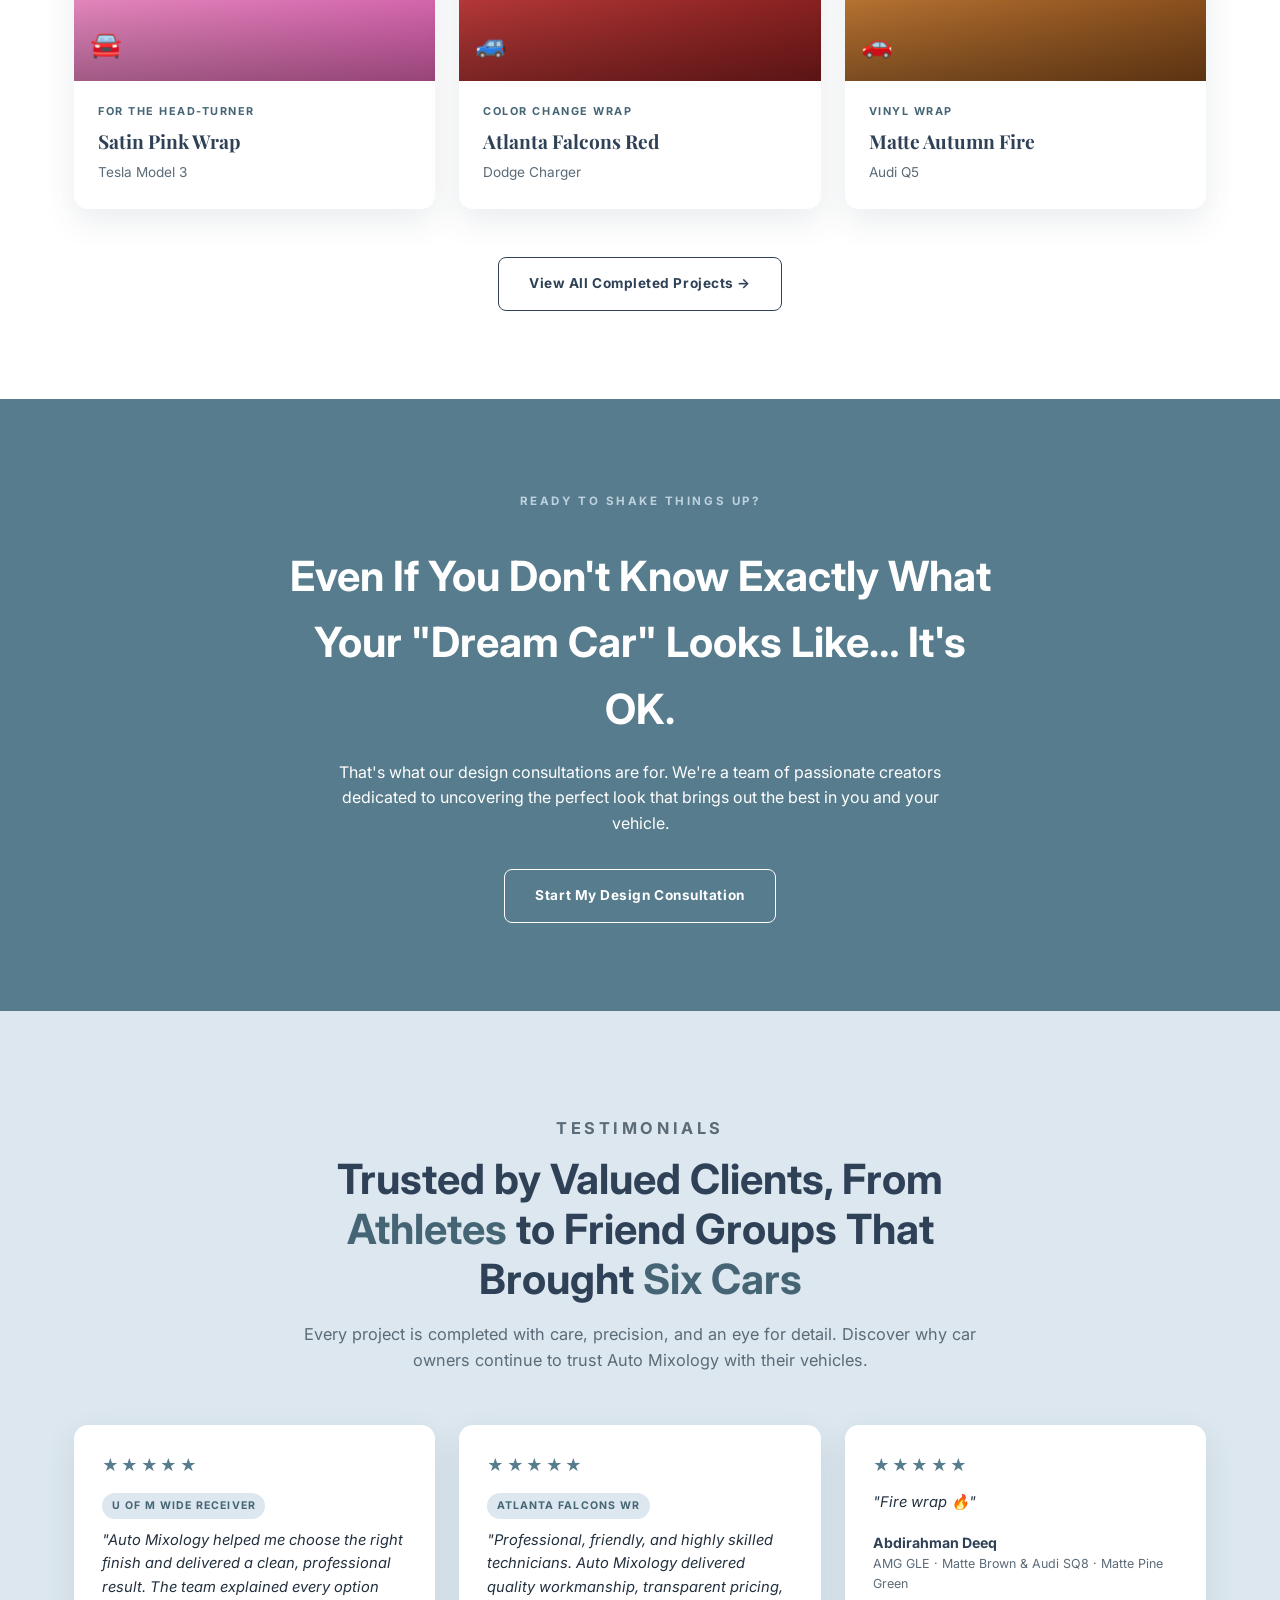
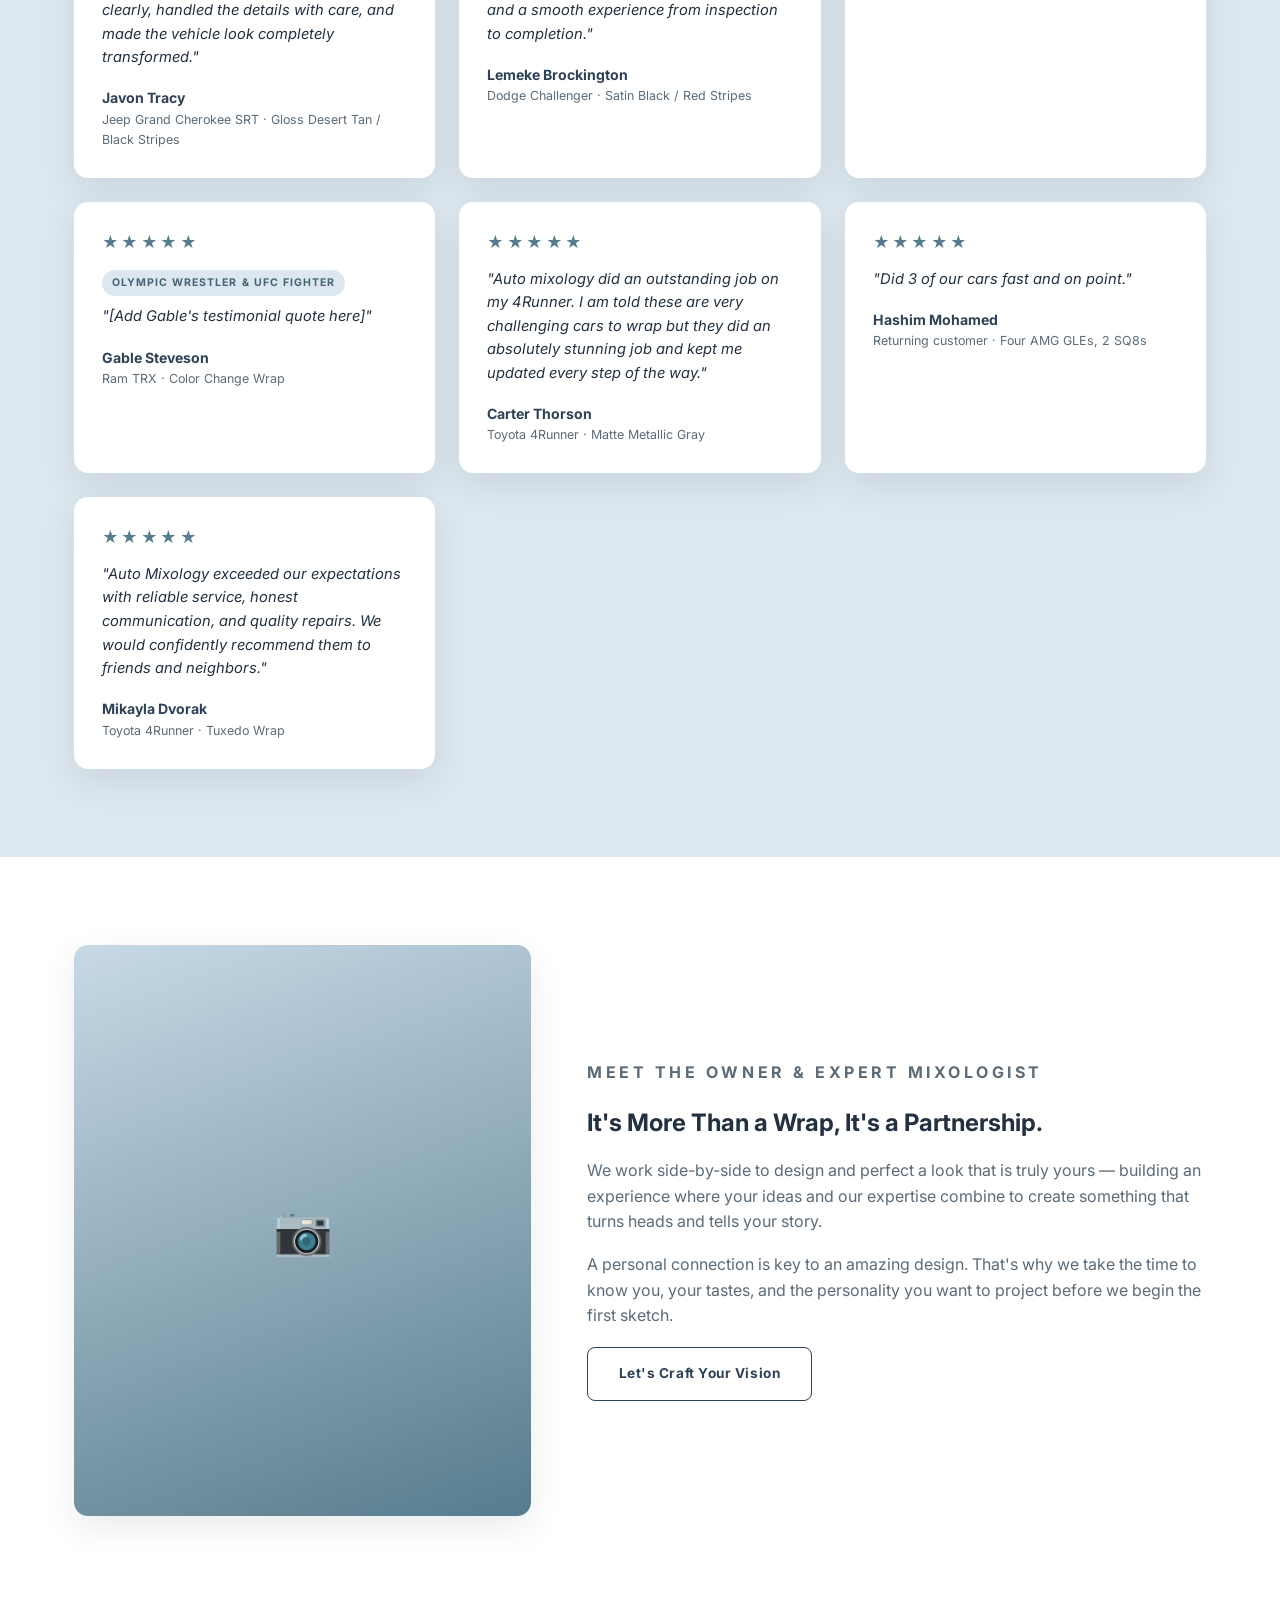
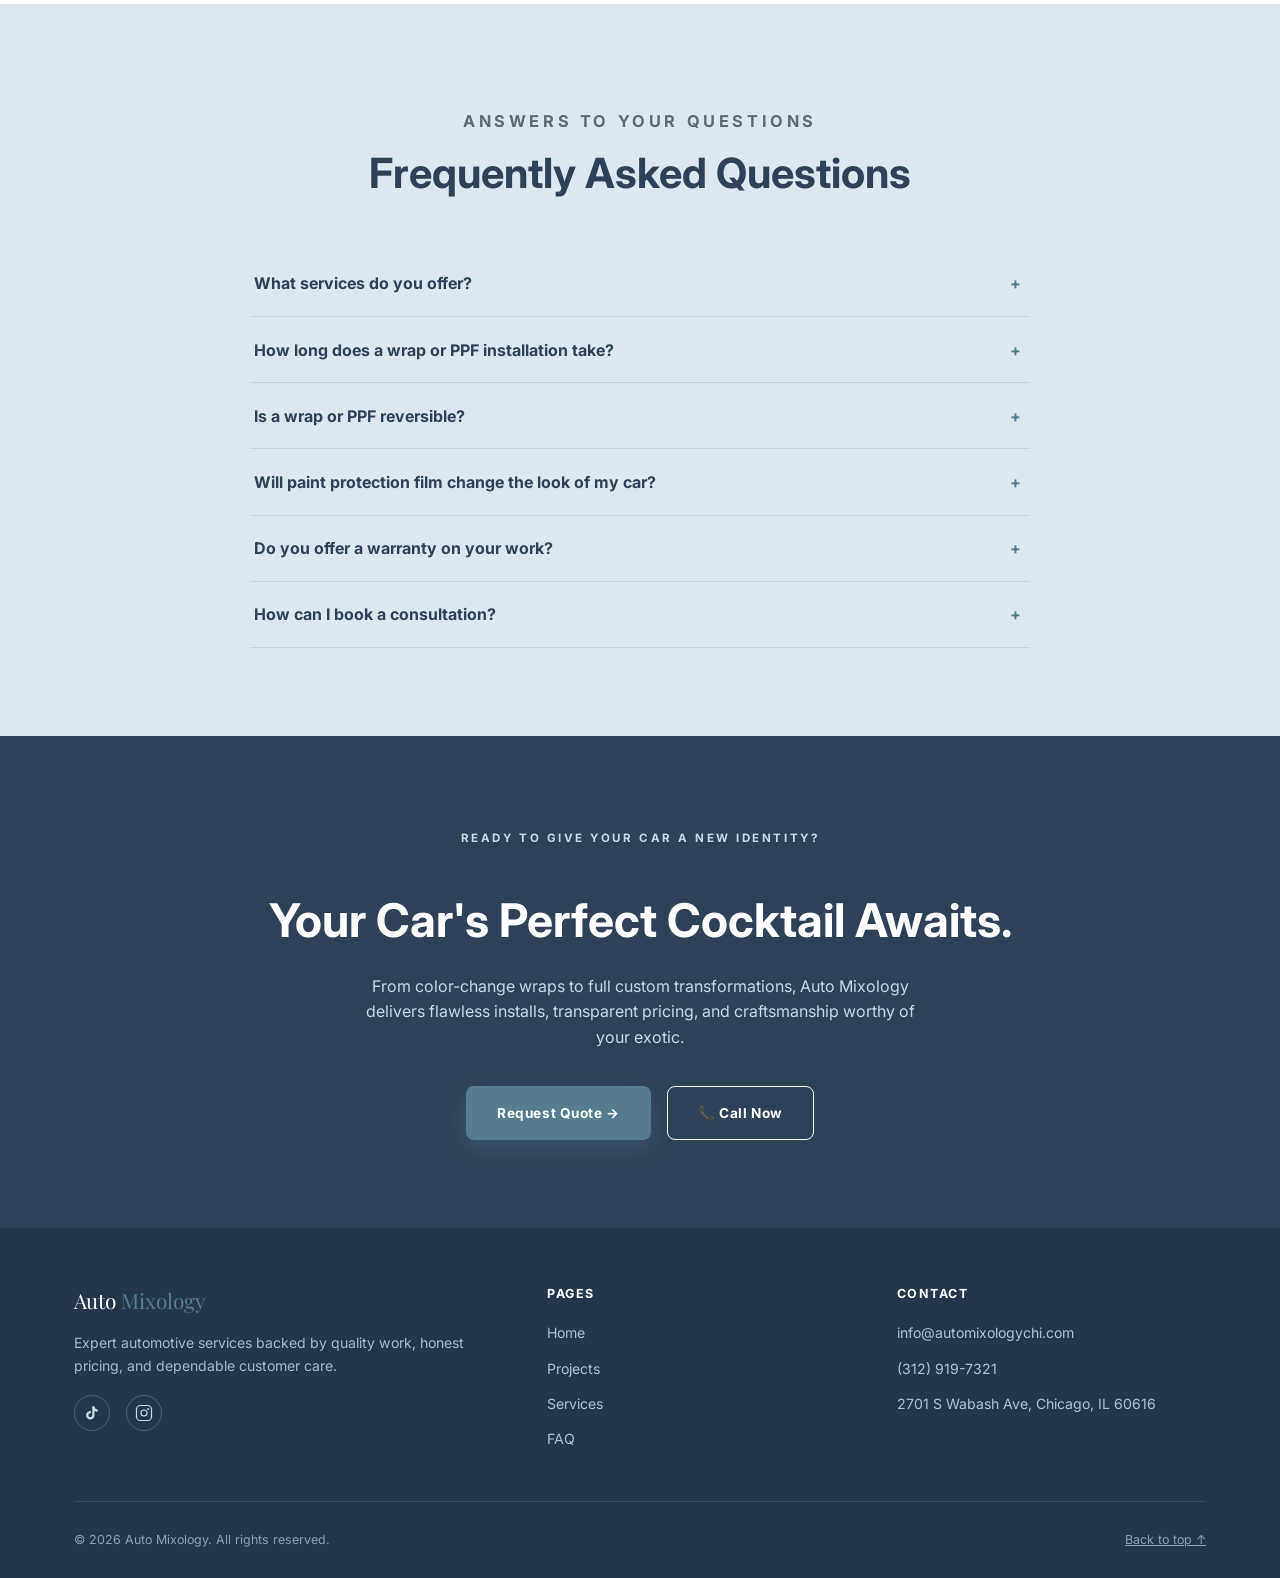
==== commit 5c93e4f3: "Add Gable Steveson athlete testimonial slot Adds a placeholder card for Gable Steveson (Olympic Wres" ====
--- a/index.html
+++ b/index.html
@@ -257,6 +257,13 @@
       </div>
       <div class="testimonial-card fade-up">
         <div class="testimonial-card__stars">★★★★★</div>
+        <span class="testimonial-card__badge">Olympic Wrestler &amp; UFC Fighter</span>
+        <p class="quote">"[Add Gable's testimonial quote here]"</p>
+        <p class="testimonial-card__name">Gable Steveson</p>
+        <p class="testimonial-card__vehicle">Ram TRX · Color Change Wrap</p>
+      </div>
+      <div class="testimonial-card fade-up">
+        <div class="testimonial-card__stars">★★★★★</div>
         <p class="quote">"Auto mixology did an outstanding job on my 4Runner. I am told these are very challenging cars to wrap but they did an absolutely stunning job and kept me updated every step of the way."</p>
         <p class="testimonial-card__name">Carter Thorson</p>
         <p class="testimonial-card__vehicle">Toyota 4Runner · Matte Metallic Gray</p>
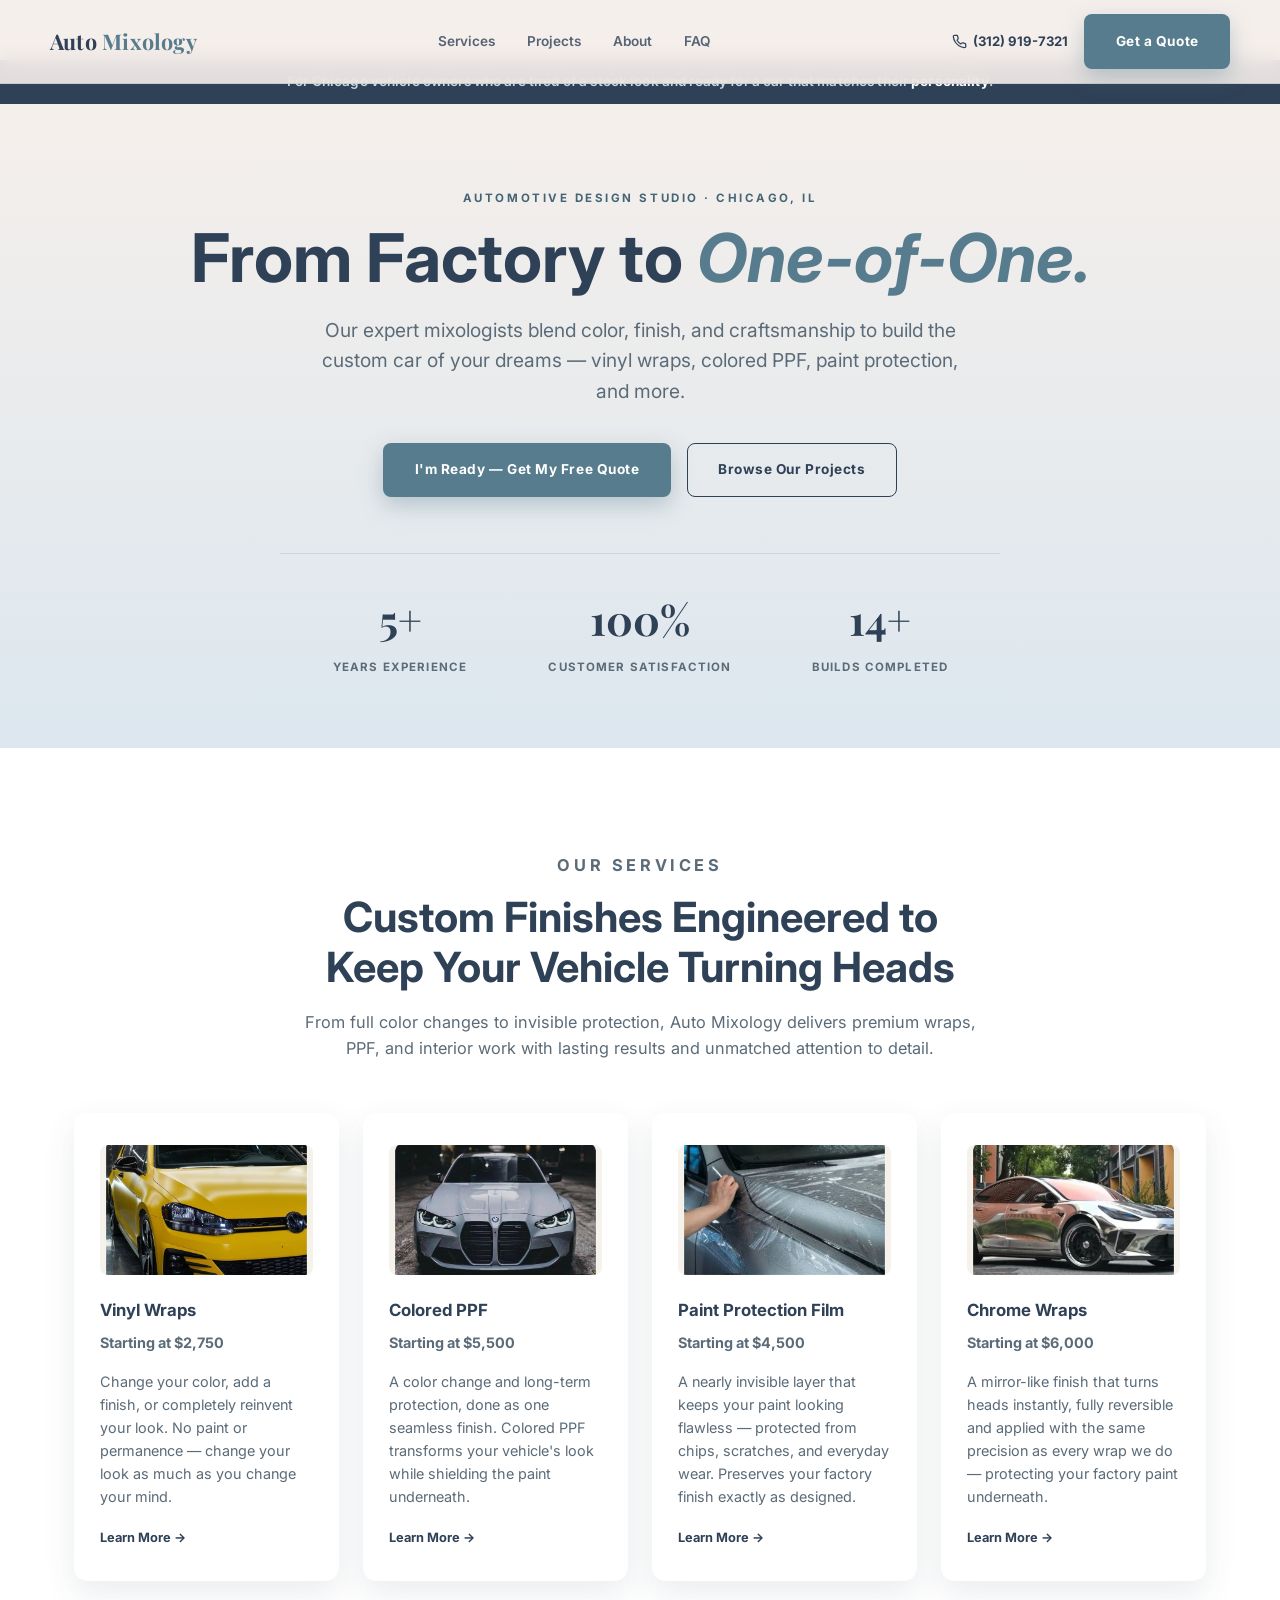
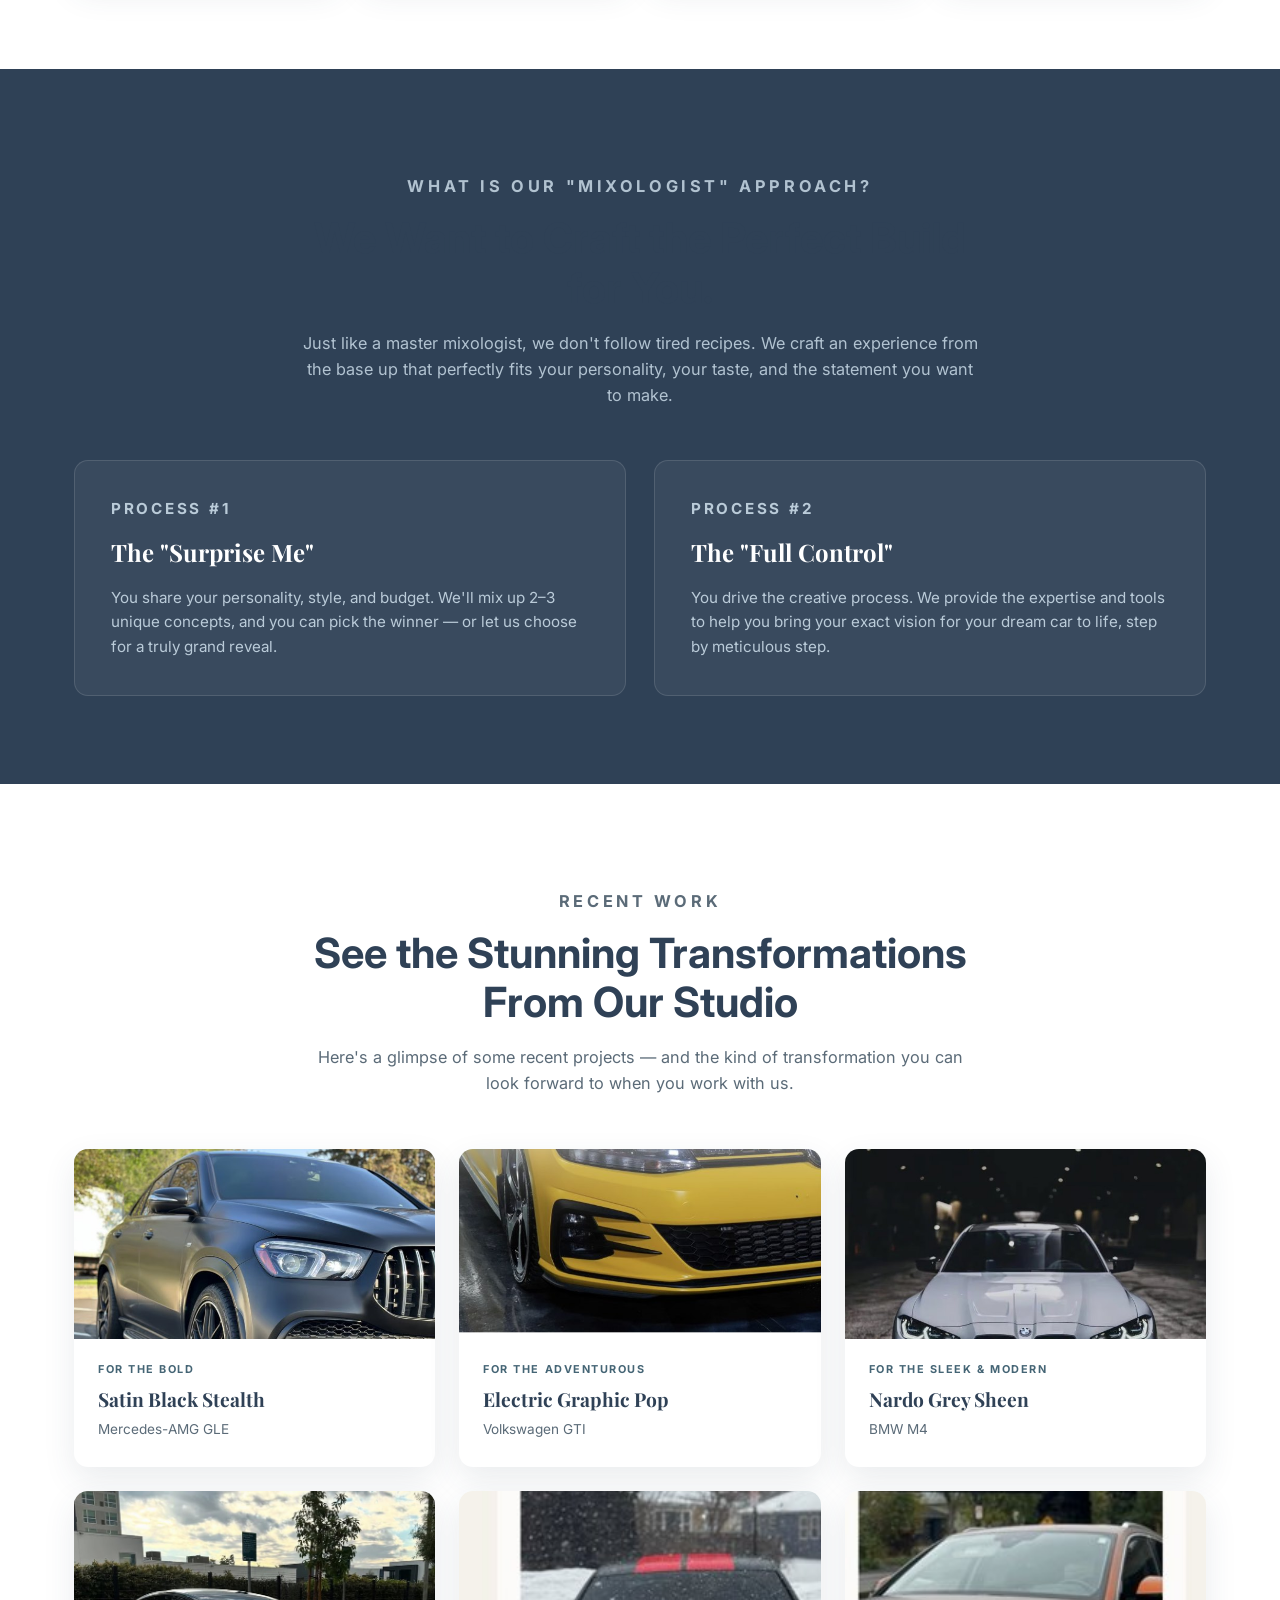
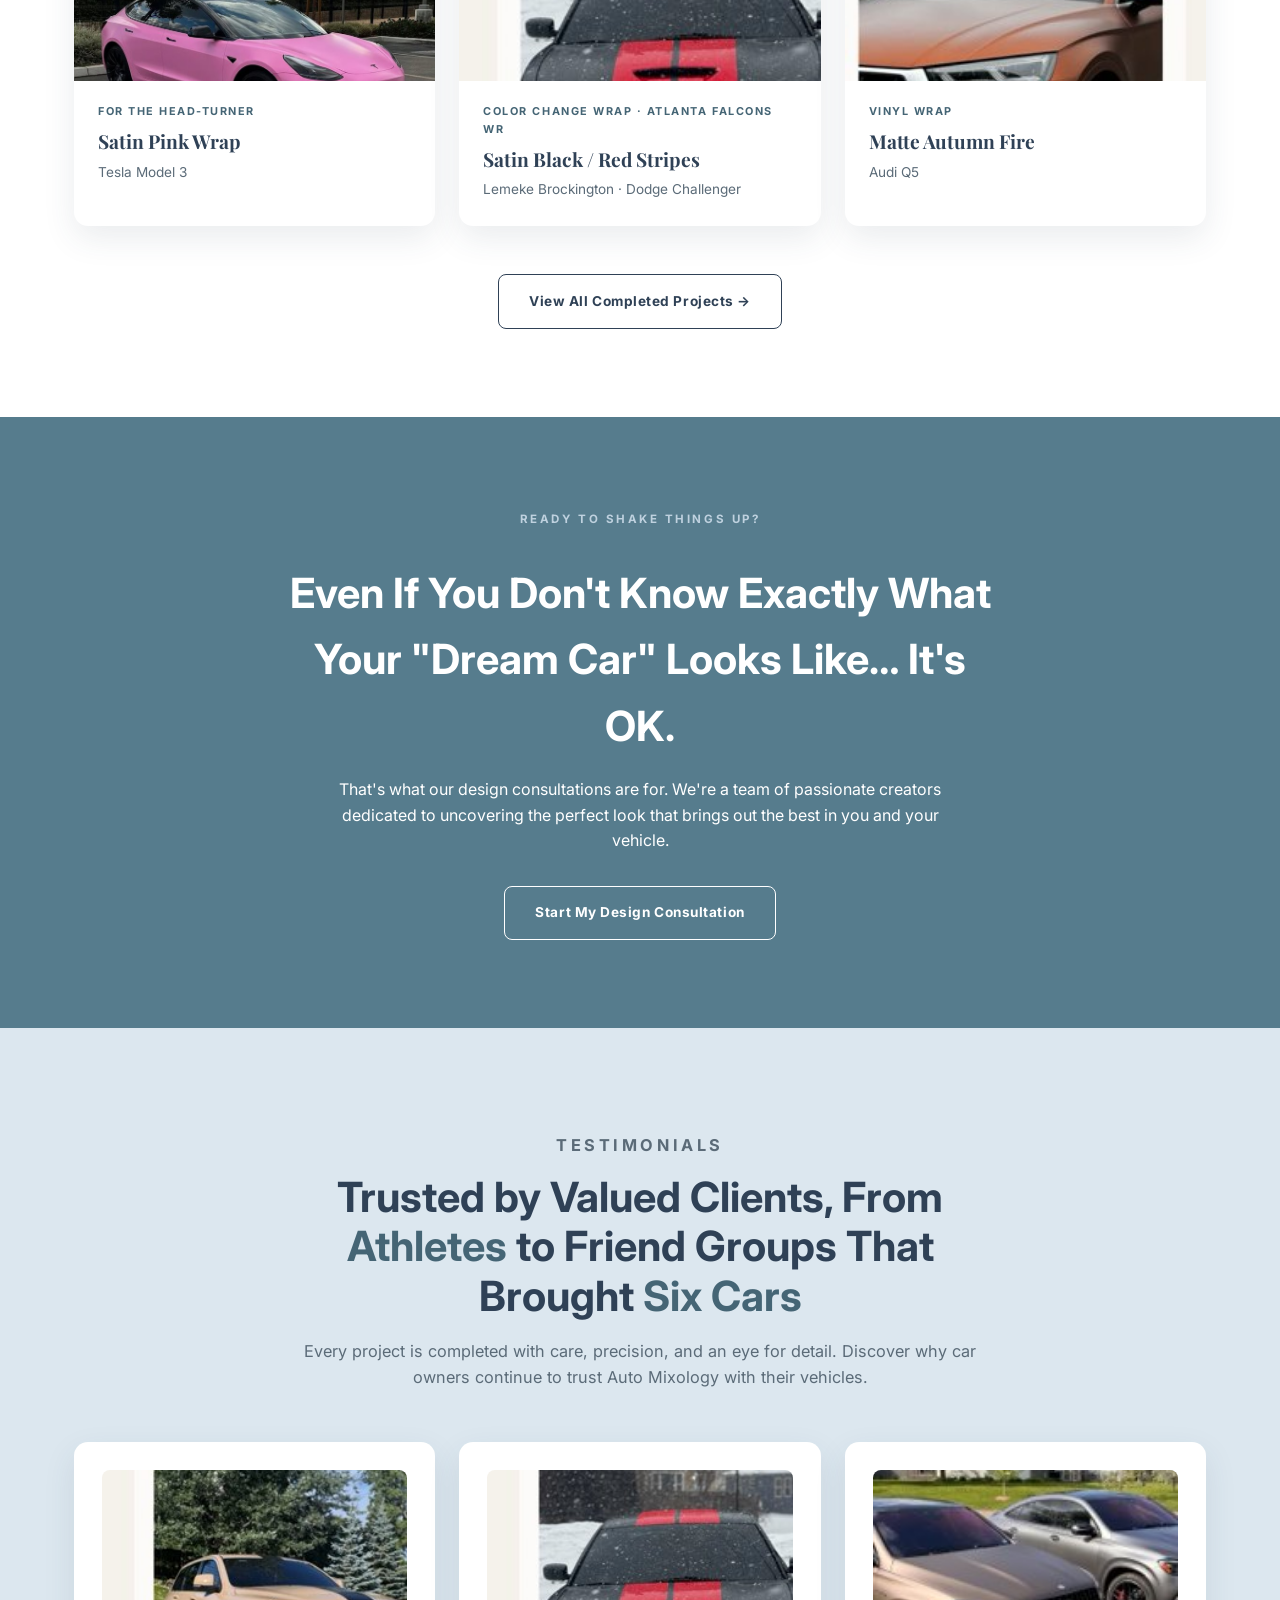
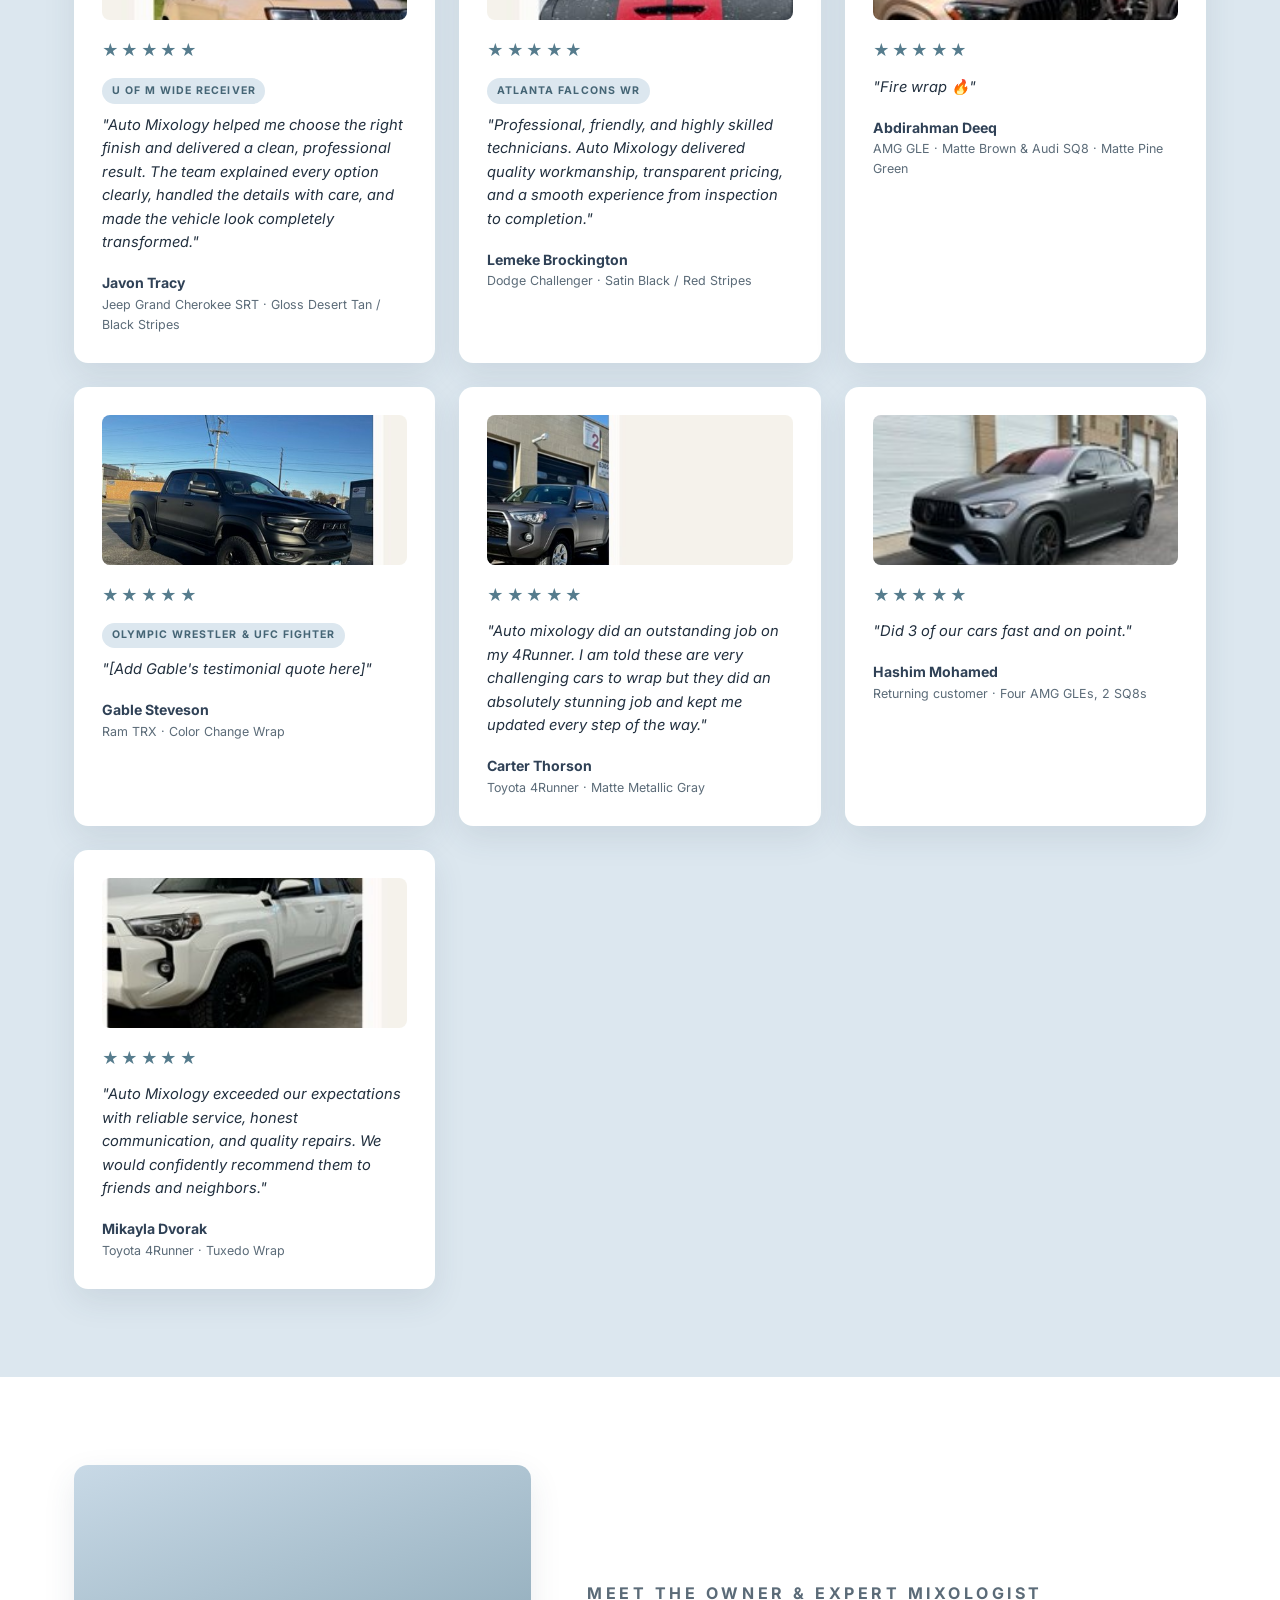
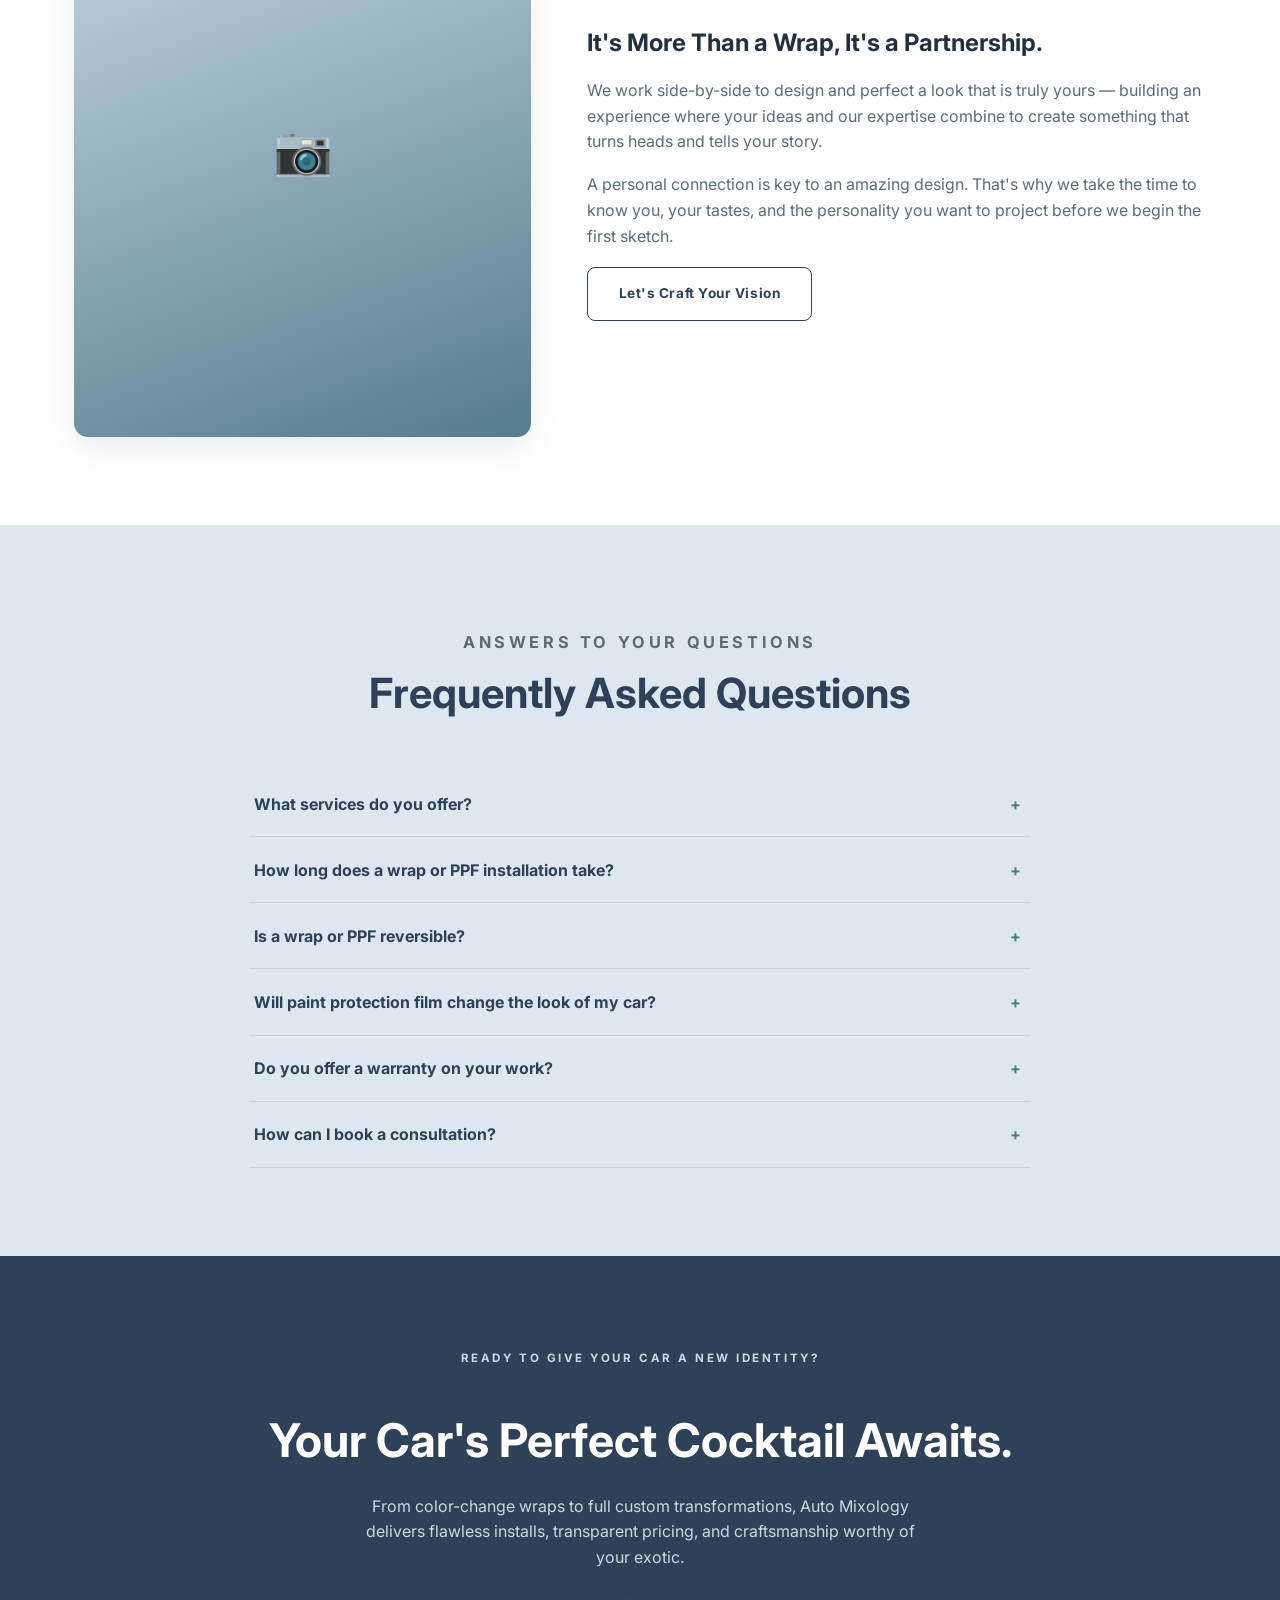
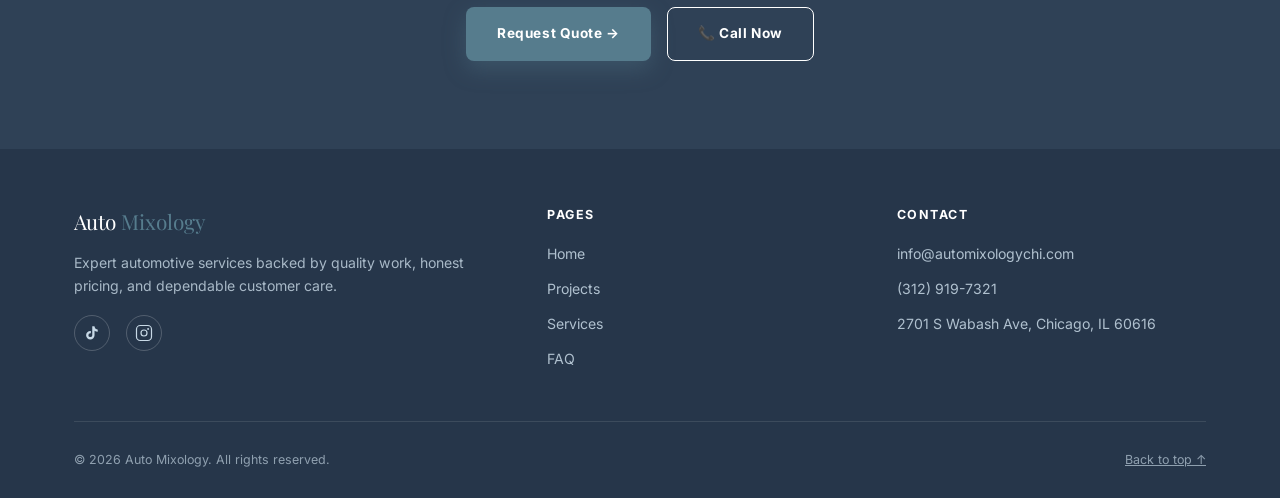
==== commit dfd36bf8: "Add real project and testimonial photos throughout the site Extracts and crops actual client/project" ====
--- a/index.html
+++ b/index.html
@@ -86,7 +86,7 @@
 
     <div class="services__grid">
       <div class="service-card fade-up">
-        <div class="service-card__swatch" style="background:linear-gradient(135deg,#E7C948,#C8D9E6);">🎨</div>
+        <div class="service-card__swatch"><img src="images/svc-vinyl-wraps.jpg" alt="Satin yellow vinyl wrap on a Volkswagen GTI" loading="lazy" /></div>
         <h3>Vinyl Wraps</h3>
         <p class="service-card__price">Starting at $2,750</p>
         <p>Change your color, add a finish, or completely reinvent your look. No paint or permanence — change your look as much as you change your mind.</p>
@@ -94,7 +94,7 @@
       </div>
 
       <div class="service-card fade-up">
-        <div class="service-card__swatch" style="background:linear-gradient(135deg,#B8C4CC,#567C8D);">💧</div>
+        <div class="service-card__swatch"><img src="images/svc-colored-ppf.jpg" alt="Colored paint protection film on a BMW M4" loading="lazy" /></div>
         <h3>Colored PPF</h3>
         <p class="service-card__price">Starting at $5,500</p>
         <p>A color change and long-term protection, done as one seamless finish. Colored PPF transforms your vehicle's look while shielding the paint underneath.</p>
@@ -102,7 +102,7 @@
       </div>
 
       <div class="service-card fade-up">
-        <div class="service-card__swatch" style="background:linear-gradient(135deg,#DCE7EF,#8FA8B8);">🛡️</div>
+        <div class="service-card__swatch"><img src="images/svc-paint-protection-film.jpg" alt="Clear paint protection film being installed on a vehicle" loading="lazy" /></div>
         <h3>Paint Protection Film</h3>
         <p class="service-card__price">Starting at $4,500</p>
         <p>A nearly invisible layer that keeps your paint looking flawless — protected from chips, scratches, and everyday wear. Preserves your factory finish exactly as designed.</p>
@@ -110,7 +110,7 @@
       </div>
 
       <div class="service-card fade-up">
-        <div class="service-card__swatch" style="background:linear-gradient(135deg,#2F4156,#8FA8B8);">✨</div>
+        <div class="service-card__swatch"><img src="images/svc-chrome-wraps.jpg" alt="Chrome wrap finish on a Tesla" loading="lazy" /></div>
         <h3>Chrome Wraps</h3>
         <p class="service-card__price">Starting at $6,000</p>
         <p>A mirror-like finish that turns heads instantly, fully reversible and applied with the same precision as every wrap we do — protecting your factory paint underneath.</p>
@@ -155,7 +155,7 @@
 
     <div class="projects__grid">
       <div class="project-card fade-up">
-        <div class="project-card__swatch" style="background:linear-gradient(135deg,#1c1c1c,#4a4a4a);"><span class="project-card__tag-icon">🚙</span></div>
+        <div class="project-card__swatch"><img src="images/satin-black-stealth-gle.jpg" alt="Satin black stealth wrap on a Mercedes-AMG GLE" loading="lazy" /></div>
         <div class="project-card__body">
           <p class="project-card__eyebrow">For the Bold</p>
           <h3 class="project-card__title">Satin Black Stealth</h3>
@@ -164,7 +164,7 @@
       </div>
 
       <div class="project-card fade-up">
-        <div class="project-card__swatch" style="background:linear-gradient(135deg,#F4E04D,#C9A400);"><span class="project-card__tag-icon">🚗</span></div>
+        <div class="project-card__swatch"><img src="images/electric-graphic-pop-gti.jpg" alt="Electric yellow graphic wrap on a Volkswagen GTI" loading="lazy" /></div>
         <div class="project-card__body">
           <p class="project-card__eyebrow">For the Adventurous</p>
           <h3 class="project-card__title">Electric Graphic Pop</h3>
@@ -173,7 +173,7 @@
       </div>
 
       <div class="project-card fade-up">
-        <div class="project-card__swatch" style="background:linear-gradient(135deg,#B9C2C8,#7C8A93);"><span class="project-card__tag-icon">🏎️</span></div>
+        <div class="project-card__swatch"><img src="images/nardo-grey-sheen-bmw.jpg" alt="Nardo grey wrap on a BMW M4" loading="lazy" /></div>
         <div class="project-card__body">
           <p class="project-card__eyebrow">For the Sleek &amp; Modern</p>
           <h3 class="project-card__title">Nardo Grey Sheen</h3>
@@ -182,7 +182,7 @@
       </div>
 
       <div class="project-card fade-up">
-        <div class="project-card__swatch" style="background:linear-gradient(135deg,#FF9FD6,#E869BA);"><span class="project-card__tag-icon">🚘</span></div>
+        <div class="project-card__swatch"><img src="images/satin-pink-tesla.jpg" alt="Satin pink wrap on a Tesla Model 3" loading="lazy" /></div>
         <div class="project-card__body">
           <p class="project-card__eyebrow">For the Head-Turner</p>
           <h3 class="project-card__title">Satin Pink Wrap</h3>
@@ -191,16 +191,16 @@
       </div>
 
       <div class="project-card fade-up">
-        <div class="project-card__swatch" style="background:linear-gradient(135deg,#D64545,#8C1F1F);"><span class="project-card__tag-icon">🚙</span></div>
-        <div class="project-card__body">
-          <p class="project-card__eyebrow">Color Change Wrap</p>
-          <h3 class="project-card__title">Atlanta Falcons Red</h3>
-          <p class="project-card__vehicle">Dodge Charger</p>
-        </div>
-      </div>
-
-      <div class="project-card fade-up">
-        <div class="project-card__swatch" style="background:linear-gradient(135deg,#D98A3D,#8C4F1C);"><span class="project-card__tag-icon">🚗</span></div>
+        <div class="project-card__swatch"><img src="images/lemeke-challenger.jpg" alt="Satin black wrap with red stripes on a Dodge Challenger" loading="lazy" /></div>
+        <div class="project-card__body">
+          <p class="project-card__eyebrow">Color Change Wrap · Atlanta Falcons WR</p>
+          <h3 class="project-card__title">Satin Black / Red Stripes</h3>
+          <p class="project-card__vehicle">Lemeke Brockington · Dodge Challenger</p>
+        </div>
+      </div>
+
+      <div class="project-card fade-up">
+        <div class="project-card__swatch"><img src="images/matte-autumn-fire-q5.jpg" alt="Matte copper wrap on an Audi Q5" loading="lazy" /></div>
         <div class="project-card__body">
           <p class="project-card__eyebrow">Vinyl Wrap</p>
           <h3 class="project-card__title">Matte Autumn Fire</h3>
@@ -236,6 +236,7 @@
 
     <div class="testimonials__grid">
       <div class="testimonial-card fade-up">
+        <div class="testimonial-card__photo"><img src="images/javon-jeep-srt.jpg" alt="Javon Tracy's Jeep Grand Cherokee SRT, gloss desert tan with black stripes" loading="lazy" /></div>
         <div class="testimonial-card__stars">★★★★★</div>
         <span class="testimonial-card__badge">U of M Wide Receiver</span>
         <p class="quote">"Auto Mixology helped me choose the right finish and delivered a clean, professional result. The team explained every option clearly, handled the details with care, and made the vehicle look completely transformed."</p>
@@ -243,6 +244,7 @@
         <p class="testimonial-card__vehicle">Jeep Grand Cherokee SRT · Gloss Desert Tan / Black Stripes</p>
       </div>
       <div class="testimonial-card fade-up">
+        <div class="testimonial-card__photo"><img src="images/lemeke-challenger.jpg" alt="Lemeke Brockington's Dodge Challenger, satin black with red stripes" loading="lazy" /></div>
         <div class="testimonial-card__stars">★★★★★</div>
         <span class="testimonial-card__badge">Atlanta Falcons WR</span>
         <p class="quote">"Professional, friendly, and highly skilled technicians. Auto Mixology delivered quality workmanship, transparent pricing, and a smooth experience from inspection to completion."</p>
@@ -250,12 +252,14 @@
         <p class="testimonial-card__vehicle">Dodge Challenger · Satin Black / Red Stripes</p>
       </div>
       <div class="testimonial-card fade-up">
+        <div class="testimonial-card__photo"><img src="images/abdirahman-deeq-gle-sq8.jpg" alt="Abdirahman Deeq's AMG GLE and Audi SQ8" loading="lazy" /></div>
         <div class="testimonial-card__stars">★★★★★</div>
         <p class="quote">"Fire wrap 🔥"</p>
         <p class="testimonial-card__name">Abdirahman Deeq</p>
         <p class="testimonial-card__vehicle">AMG GLE · Matte Brown &amp; Audi SQ8 · Matte Pine Green</p>
       </div>
       <div class="testimonial-card fade-up">
+        <div class="testimonial-card__photo"><img src="images/gable-ram-trx.jpg" alt="Gable Steveson's Ram TRX color change wrap" loading="lazy" /></div>
         <div class="testimonial-card__stars">★★★★★</div>
         <span class="testimonial-card__badge">Olympic Wrestler &amp; UFC Fighter</span>
         <p class="quote">"[Add Gable's testimonial quote here]"</p>
@@ -263,18 +267,21 @@
         <p class="testimonial-card__vehicle">Ram TRX · Color Change Wrap</p>
       </div>
       <div class="testimonial-card fade-up">
+        <div class="testimonial-card__photo"><img src="images/metallic-gray-4runner.jpg" alt="Carter Thorson's Toyota 4Runner, matte metallic gray" loading="lazy" /></div>
         <div class="testimonial-card__stars">★★★★★</div>
         <p class="quote">"Auto mixology did an outstanding job on my 4Runner. I am told these are very challenging cars to wrap but they did an absolutely stunning job and kept me updated every step of the way."</p>
         <p class="testimonial-card__name">Carter Thorson</p>
         <p class="testimonial-card__vehicle">Toyota 4Runner · Matte Metallic Gray</p>
       </div>
       <div class="testimonial-card fade-up">
+        <div class="testimonial-card__photo"><img src="images/hashim-mohamed-gle.jpg" alt="Hashim Mohamed's Mercedes-AMG GLE" loading="lazy" /></div>
         <div class="testimonial-card__stars">★★★★★</div>
         <p class="quote">"Did 3 of our cars fast and on point."</p>
         <p class="testimonial-card__name">Hashim Mohamed</p>
         <p class="testimonial-card__vehicle">Returning customer · Four AMG GLEs, 2 SQ8s</p>
       </div>
       <div class="testimonial-card fade-up">
+        <div class="testimonial-card__photo"><img src="images/tuxedo-wrap-4runner.jpg" alt="Mikayla Dvorak's Toyota 4Runner tuxedo wrap" loading="lazy" /></div>
         <div class="testimonial-card__stars">★★★★★</div>
         <p class="quote">"Auto Mixology exceeded our expectations with reliable service, honest communication, and quality repairs. We would confidently recommend them to friends and neighbors."</p>
         <p class="testimonial-card__name">Mikayla Dvorak</p>
--- a/assets/style.css
+++ b/assets/style.css
@@ -333,10 +333,14 @@
   height: 130px;
   border-radius: var(--radius-sm);
   margin-bottom: 1.4rem;
-  display: flex;
-  align-items: center;
-  justify-content: center;
-  font-size: 2.2rem;
+  overflow: hidden;
+}
+
+.service-card__swatch img {
+  width: 100%;
+  height: 100%;
+  object-fit: cover;
+  object-position: center 35%;
 }
 
 .service-card h3 {
@@ -431,25 +435,19 @@
 
 .project-card__swatch {
   height: 190px;
-  display: flex;
-  align-items: flex-end;
-  padding: 1rem;
+  overflow: hidden;
   position: relative;
 }
 
-.project-card__swatch::after {
-  content: '';
-  position: absolute;
-  inset: 0;
-  background: linear-gradient(180deg, rgba(0,0,0,0) 40%, rgba(0,0,0,0.35) 100%);
-}
-
-.project-card__tag-icon {
-  position: relative;
-  z-index: 1;
-  color: rgba(255,255,255,0.9);
-  font-size: 1.6rem;
-}
+.project-card__swatch img {
+  width: 100%;
+  height: 100%;
+  object-fit: cover;
+  object-position: center 30%;
+  transition: transform 0.4s ease;
+}
+
+.project-card:hover .project-card__swatch img { transform: scale(1.05); }
 
 .project-card__body { padding: 1.4rem 1.5rem 1.6rem; }
 
@@ -513,6 +511,21 @@
   border-radius: var(--radius);
   padding: 1.75rem;
   box-shadow: var(--shadow);
+}
+
+.testimonial-card__photo {
+  width: 100%;
+  height: 150px;
+  border-radius: var(--radius-sm);
+  overflow: hidden;
+  margin-bottom: 1.1rem;
+}
+
+.testimonial-card__photo img {
+  width: 100%;
+  height: 100%;
+  object-fit: cover;
+  object-position: center 35%;
 }
 
 .testimonial-card__stars { color: var(--teal); margin-bottom: 0.75rem; letter-spacing: 0.15em; }
